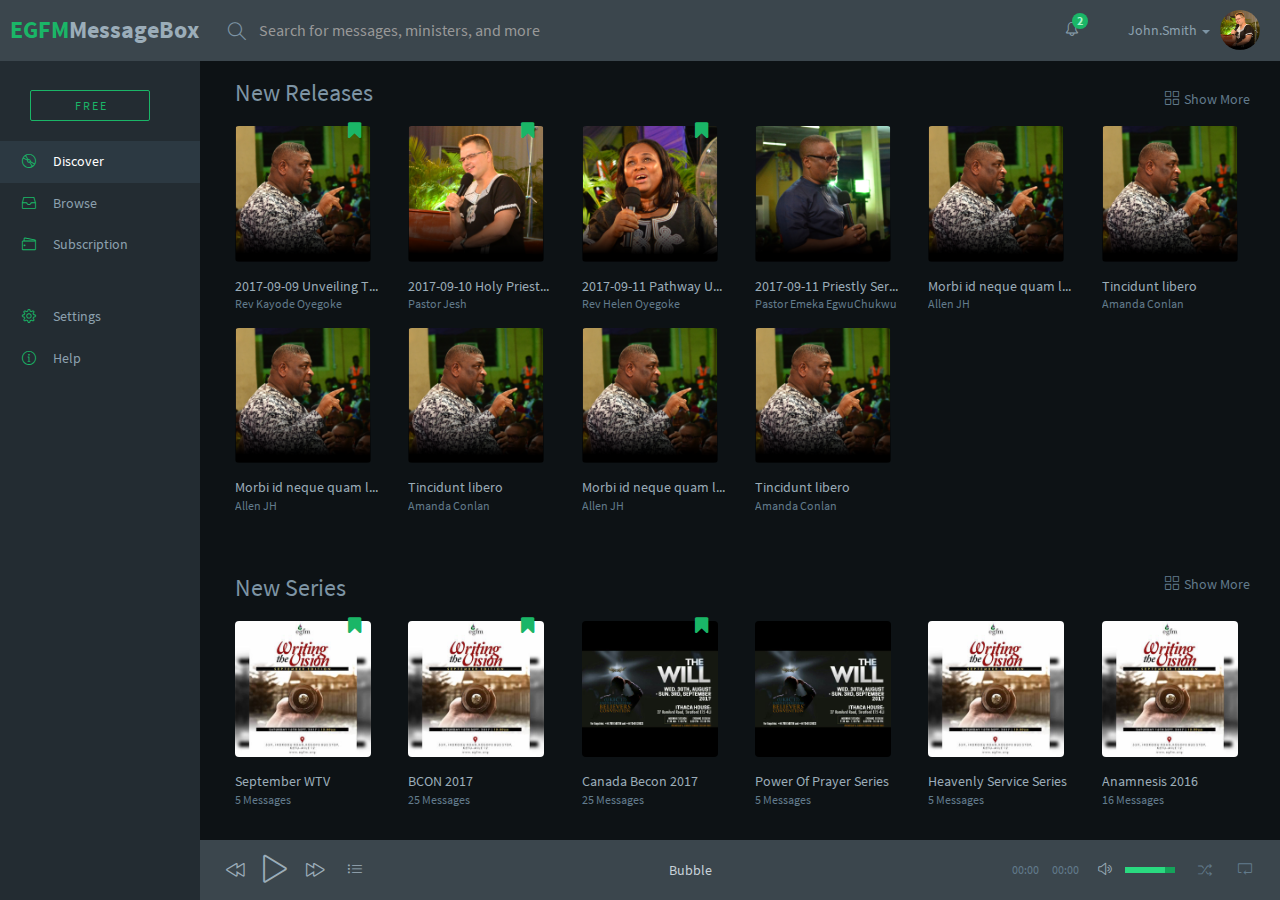
==== dashboard.html @ afb223a4 "Dashboard,browse and subscription pages" ====
<!DOCTYPE html>
<html lang="en" class="app">

<head>
  <meta charset="utf-8" />
  <title>Musik | Web Application</title>
  <meta name="description" content="app, web app, responsive, admin dashboard, admin, flat, flat ui, ui kit, off screen nav"
  />
  <meta name="viewport" content="width=device-width, initial-scale=1, maximum-scale=1" />
  <link rel="stylesheet" href="js/jPlayer/jplayer.flat.css" type="text/css" />
  <link rel="stylesheet" href="css/bootstrap.css" type="text/css" />
  <link rel="stylesheet" href="css/animate.css" type="text/css" />
  <link rel="stylesheet" href="css/eomp.css" type="text/css" />
  <link rel="stylesheet" href="css/font-awesome.min.css" type="text/css" />
  <link rel="stylesheet" href="css/simple-line-icons.css" type="text/css" />
  <link rel="stylesheet" href="css/font.css" type="text/css" />
  <link rel="stylesheet" href="css/app.css" type="text/css" />
  <!--[if lt IE 9]>
    <script src="js/ie/html5shiv.js"></script>
    <script src="js/ie/respond.min.js"></script>
    <script src="js/ie/excanvas.js"></script>
  <![endif]-->
</head>

<body class="">
  <section class="vbox">
    <header class="bg-black lter header header-md navbar navbar-fixed-top-xs">
    
      <form class="navbar-form navbar-left input-s-xl m-t m-l-n-xs hidden-xs" role="search">

        <div class="form-group block">
          <div class="input-group">
            <a class=" input-group-btn" href="index.html">
      <span class="h3 font-bold text-success">EGFM</span>
      <span class="h3 font-bold ">MessageBox</span>
      </a>
            <span class="input-group-btn">
                <button type="submit" class="btn btn-lg bg-empty btn-icon rounded m-t-xs m-l" style="
                padding: 0px;
            "><i class="icon-magnifier"></i></button>
            </span>
            <input type="text" class="form-control input-sm no-border rounded bg-empty text-md text-white p-l-0" placeholder="Search for messages, ministers, and more">
          </div>
        </div>
      </form>
      <div class="navbar-right ">
        <ul class="nav navbar-nav m-n hidden-xs nav-user user">
          <li class="hidden-xs">
            <a href="#" class="dropdown-toggle " data-toggle="dropdown">
              <i class="icon-bell"></i>
              <span class="badge badge-sm up bg-success count">2</span>
            </a>
            <section class="dropdown-menu aside-xl animated fadeInUp">
              <section class="panel bg-white">
                <div class="panel-heading b-light bg-light">
                  <strong>You have <span class="count">2</span> notifications</strong>
                </div>
                <div class="list-group list-group-alt">
                  <a href="#" class="media list-group-item">
                    <span class="pull-left thumb-sm">
                      <img src="images/a0.png" alt="..." class="img-circle">
                    </span>
                    <span class="media-body block m-b-none">
                      Use awesome animate.css<br>
                      <small class="text-muted">10 minutes ago</small>
                    </span>
                  </a>
                  <a href="#" class="media list-group-item">
                    <span class="media-body block m-b-none">
                      1.0 initial released<br>
                      <small class="text-muted">1 hour ago</small>
                    </span>
                  </a>
                </div>
                <div class="panel-footer text-sm">
                  <a href="#" class="pull-right"><i class="fa fa-cog"></i></a>
                  <a href="#notes" data-toggle="class:show animated fadeInRight">See all the notifications</a>
                </div>
              </section>
            </section>
          </li>
          <li class="dropdown">
            <a href="#" class="dropdown-toggle  clear" data-toggle="dropdown">
              <span class="thumb-sm avatar pull-right m-t-n-sm m-b-n-sm m-l-sm">
                <img src="images/a0.png" alt="...">
              </span>
              John.Smith <b class="caret"></b>
            </a>
            <ul class="dropdown-menu animated fadeInRight">            
              <li>
                <span class="arrow top"></span>
                <a href="#">Settings</a>
              </li>
              <li>
                <a href="profile.html">Profile</a>
              </li>
              <li>
                <a href="#">
                  <span class="badge bg-danger pull-right">3</span>
                  Notifications
                </a>
              </li>
              <li>
                <a href="docs.html">Help</a>
              </li>
              <li class="divider"></li>
              <li>
                <a href="modal.lockme.html" data-toggle="ajaxModal" >Logout</a>
              </li>
            </ul>
          </li>
        </ul>
      </div>  
    </header>
    <section>
      <section class="hbox stretch">
        <!-- .aside -->
        <aside class="bg-black bg  aside hidden-print" id="nav">
          <section class="vbox">
            <section class="w-f-md scrollable">
              <div class="slim-scroll" data-height="auto" data-disable-fade-out="true" data-distance="0" data-size="10px" data-railOpacity="0.2">



                <!-- nav -->
                <nav class="nav-primary hidden-xs">
                  <ul class="nav bg clearfix">
                    <a href="subscription.html" class="btn btn-s-md btn-success m-t-lg m-l-lg btn-transparent text-success text-xs">F R E E</a> 
                    <li class="m-t-md active">
                      <a href="index.html">
                        <i class="icon-disc icon text-success"></i>
                        <span >Discover</span>
                      </a>
                    </li>
                    <li>
                      <a href="browse.html">
                        <i class="icon-drawer icon text-success"></i>
                        <span class="font-normal">Browse</span>
                      </a>
                    </li>
                    <li>
                      <a href="subscription.html" data-target="#content" data-el="#bjax-el" data-replace="true">
                        <i class="icon-wallet icon  text-success"></i>
                        <span ></span>Subscription</span>
                      </a>
                    </li>
                    <li class="m-t-lg">
                      <a href="video.html" data-target="#content" data-el="#bjax-el" data-replace="true">
                        <i class="icon-settings icon  text-success"></i>
                        <span ></span>Settings</span>
                      </a>
                    </li>
                    <li>
                      <a href="video.html" data-target="#content" data-el="#bjax-el" data-replace="true">
                        <i class="icon-info icon  text-success"></i>
                        <span ></span>Help</span>
                      </a>
                    </li>
                    <li class="m-b hidden-nav-xs"></li>
                  </ul>
                </nav>
                <!-- / nav -->
              </div>
            </section>

            <footer class="footer hidden-xs no-padder text-center-nav-xs">
              <div class="bg hidden-xs ">

              </div>
            </footer>
          </section>
        </aside>
        <!-- /.aside -->
        <section id="content">
          <section class="hbox stretch">
            <section>
              <section class="vbox bg-black dker">
                <section class="scrollable padder-lg w-f-md" id="bjax-target">
                  <a href="#" class="pull-right text-muted m-t-lg" data-toggle="class:fa-spin"> <i class="icon-grid icon text-muted"></i><span class="text-muted m-l-xs m-b-lg" >Show More</span></i></a>
                  <h3 class="font-normal m-b-md m-t-md" style="margin-left: 5px;">New Releases </h3>
                  <div class="row row-sm">
                    <div class="col-xs-6 col-sm-4 col-md-3 col-lg-2">
                      <div class="item">
                        <div class="pos-rlt w-95p ">
                          <div class="item-overlay opacity animated fadeInUp r r-2x bg-black">

                            <div class="center text-center m-t-n">
                              <a href="#" data-toggle="class">
                                <i class="icon-control-play i-2x text"></i>
                                <i class="icon-control-pause i-2x text-active"></i>                                
                              </a>
                            </div>
                            <div class="bottom padder m-b-sm">
                              <a href="#" class="pull-right">
                                    <i class="icon-cloud-download"></i>
                                  </a>
                              <a href="#">
                                    <span class="text-ellipsis text-xs">Free</span>
                                  </a>
                            </div>
                          </div>
                          <div class="top">
                            <span class="pull-right m-t-n-xs m-r-sm text-success">
                                    <i class="fa fa-bookmark i-lg"></i>
                                  </span>
                          </div>
                          <a href="#"><img src="images/a2.png" alt="" class="r r-2x img-full"></a>
                        </div>
                        <div class="padder-v">
                          <a href="#" class="text-ellipsis">2017-09-09 Unveiling The Mysteries Of God</a>
                          <a href="#" class="text-ellipsis text-xs text-muted">Rev Kayode Oyegoke</a>
                        </div>
                      </div>
                    </div>
                    <div class="col-xs-6 col-sm-4 col-md-3 col-lg-2">
                      <div class="item">
                        <div class="pos-rlt w-95p">
                          <div class="item-overlay opacity animated fadeInUp r r-2x bg-black">

                            <div class="center text-center m-t-n">
                              <a href="#"><i class="icon-control-play i-2x"></i></a>
                            </div>
                            <div class="bottom padder m-b-sm">
                              <a href="#" class="pull-right">
                                             <i class="icon-cloud-download"></i>
                                           </a>
                              <a href="#">
                                             <span class="text-ellipsis text-xs">Paid</span>
                                           </a>
                            </div>
                          </div>
                          <div class="top">
                            <span class="pull-right m-t-n-xs m-r-sm text-success">
                                  <i class="fa fa-bookmark i-lg"></i>
                                </span>
                          </div>
                          <a href="#"><img src="images/a0.png" alt="" class="r r-2x img-full"></a>
                        </div>
                        <div class="padder-v">
                          <a href="#" class="text-ellipsis">2017-09-10 Holy Priesthood</a>
                          <a href="#" class="text-ellipsis text-xs text-muted">Pastor Jesh</a>
                        </div>
                      </div>
                    </div>
                    <div class="clearfix visible-xs"></div>
                    <div class="col-xs-6 col-sm-4 col-md-3 col-lg-2">
                      <div class="item">
                        <div class="pos-rlt w-95p">
                          <div class="item-overlay opacity animated fadeInUp r r-2x bg-black">

                            <div class="center text-center m-t-n">
                              <a href="#"><i class="icon-control-play i-2x"></i></a>
                            </div>
                            <div class="bottom padder m-b-sm">
                              <a href="#" class="pull-right">
                                             <i class="icon-cloud-download"></i>
                                           </a>
                              <a href="#">
                                             <span class="text-ellipsis text-xs">Free</span>
                                           </a>
                            </div>
                          </div>
                          <div class="top">
                            <span class="pull-right m-t-n-xs m-r-sm text-success">
                                    <i class="fa fa-bookmark i-lg"></i>
                                  </span>
                          </div>
                          <a href="#"><img src="images/a1.png" alt="" class="r r-2x img-full"></a>
                        </div>
                        <div class="padder-v">
                          <a href="#" class="text-ellipsis">2017-09-11 Pathway Unto Righteousness</a>
                          <a href="#" class="text-ellipsis text-xs text-muted">Rev Helen Oyegoke</a>
                        </div>
                      </div>
                    </div>
                    <div class="col-xs-6 col-sm-4 col-md-3 col-lg-2">
                      <div class="item">
                        <div class="pos-rlt w-95p">
                          <div class="item-overlay opacity animated fadeInUp r r-2x bg-black">

                            <div class="center text-center m-t-n">
                              <a href="#"><i class="icon-control-play i-2x"></i></a>
                            </div>
                            <div class="bottom padder m-b-sm">
                              <a href="#" class="pull-right">
                                             <i class="icon-cloud-download"></i>
                                           </a>
                              <a href="#">
                                             <span class="text-ellipsis text-xs">Paid</span>
                                           </a>
                            </div>
                          </div>
                          <a href="#"><img src="images/a3.png" alt="" class="r r-2x img-full"></a>
                        </div>
                        <div class="padder-v">
                          <a href="#" class="text-ellipsis">2017-09-11 Priestly Service 1</a>
                          <a href="#" class="text-ellipsis text-xs text-muted">Pastor Emeka EgwuChukwu</a>
                        </div>
                      </div>
                    </div>
                    <div class="clearfix visible-xs"></div>
                    <div class="col-xs-6 col-sm-4 col-md-3 col-lg-2">
                      <div class="item">
                        <div class="pos-rlt w-95p">
                          <div class="item-overlay opacity animated fadeInUp r r-2x bg-black">

                            <div class="center text-center m-t-n">
                              <a href="#"><i class="icon-control-play i-2x"></i></a>
                            </div>
                            <div class="bottom padder m-b-sm">
                              <a href="#" class="pull-right">
                                             <i class="icon-cloud-download"></i>
                                           </a>
                              <a href="#">
                                             <span class="text-ellipsis text-xs">Free</span>
                                           </a>
                            </div>
                          </div>
                          <a href="#"><img src="images/a2.png" alt="" class="r r-2x img-full"></a>
                        </div>
                        <div class="padder-v">
                          <a href="#" class="text-ellipsis">Morbi id neque quam liquam sollicitudin</a>
                          <a href="#" class="text-ellipsis text-xs text-muted">Allen JH</a>
                        </div>
                      </div>
                    </div>
                    <div class="col-xs-6 col-sm-4 col-md-3 col-lg-2">
                      <div class="item">
                        <div class="pos-rlt w-95p">
                          <div class="item-overlay opacity animated fadeInUp r r-2x bg-black">

                            <div class="center text-center m-t-n">
                              <a href="#"><i class="icon-control-play i-2x"></i></a>
                            </div>
                            <div class="bottom padder m-b-sm">
                              <a href="#" class="pull-right">
                                             <i class="icon-cloud-download"></i>
                                           </a>
                              <a href="#">
                                             <span class="text-ellipsis text-xs">Paid</span>
                                           </a>
                            </div>
                          </div>
                          <a href="#"><img src="images/a2.png" alt="" class="r r-2x img-full"></a>
                        </div>
                        <div class="padder-v">
                          <a href="#" class="text-ellipsis">Tincidunt libero</a>
                          <a href="#" class="text-ellipsis text-xs text-muted">Amanda Conlan</a>
                        </div>
                      </div>
                    </div>
                    <div class="clearfix visible-xs"></div>
                    <div class="col-xs-6 col-sm-4 col-md-3 col-lg-2">
                      <div class="item">
                        <div class="pos-rlt w-95p">
                          <div class="item-overlay opacity animated fadeInUp r r-2x bg-black">

                            <div class="center text-center m-t-n">
                              <a href="#"><i class="icon-control-play i-2x"></i></a>
                            </div>
                            <div class="bottom padder m-b-sm">
                              <a href="#" class="pull-right">
                                             <i class="icon-cloud-download"></i>
                                           </a>
                              <a href="#">
                                             <span class="text-ellipsis text-xs">Free</span>
                                           </a>
                            </div>
                          </div>
                          <a href="#"><img src="images/a2.png" alt="" class="r r-2x img-full"></a>
                        </div>
                        <div class="padder-v">
                          <a href="#" class="text-ellipsis">Morbi id neque quam liquam sollicitudin</a>
                          <a href="#" class="text-ellipsis text-xs text-muted">Allen JH</a>
                        </div>
                      </div>
                    </div>
                    <div class="col-xs-6 col-sm-4 col-md-3 col-lg-2">
                      <div class="item">
                        <div class="pos-rlt w-95p">
                          <div class="item-overlay opacity animated fadeInUp r r-2x bg-black">

                            <div class="center text-center m-t-n">
                              <a href="#"><i class="icon-control-play i-2x"></i></a>
                            </div>
                            <div class="bottom padder m-b-sm">
                              <a href="#" class="pull-right">
                                             <i class="icon-cloud-download"></i>
                                           </a>
                              <a href="#">
                                             <span class="text-ellipsis text-xs">Paid</span>
                                           </a>
                            </div>
                          </div>
                          <a href="#"><img src="images/a2.png" alt="" class="r r-2x img-full"></a>
                        </div>
                        <div class="padder-v">
                          <a href="#" class="text-ellipsis">Tincidunt libero</a>
                          <a href="#" class="text-ellipsis text-xs text-muted">Amanda Conlan</a>
                        </div>
                      </div>
                    </div>
                    <div class="clearfix visible-xs"></div>
                    <div class="col-xs-6 col-sm-4 col-md-3 col-lg-2">
                      <div class="item">
                        <div class="pos-rlt w-95p">
                          <div class="item-overlay opacity animated fadeInUp r r-2x bg-black">

                            <div class="center text-center m-t-n">
                              <a href="#"><i class="icon-control-play i-2x"></i></a>
                            </div>
                            <div class="bottom padder m-b-sm">
                              <a href="#" class="pull-right">
                                             <i class="icon-cloud-download"></i>
                                           </a>
                              <a href="#">
                                             <span class="text-ellipsis text-xs">Free</span>
                                           </a>
                            </div>
                          </div>
                          <a href="#"><img src="images/a2.png" alt="" class="r r-2x img-full"></a>
                        </div>
                        <div class="padder-v">
                          <a href="#" class="text-ellipsis">Morbi id neque quam liquam sollicitudin</a>
                          <a href="#" class="text-ellipsis text-xs text-muted">Allen JH</a>
                        </div>
                      </div>
                    </div>
                    <div class="col-xs-6 col-sm-4 col-md-3 col-lg-2">
                      <div class="item">
                        <div class="pos-rlt w-95p">
                          <div class="item-overlay opacity animated fadeInUp r r-2x bg-black">

                            <div class="center text-center m-t-n">
                              <a href="#"><i class="icon-control-play i-2x"></i></a>
                            </div>
                            <div class="bottom padder m-b-sm">
                              <a href="#" class="pull-right">
                                             <i class="icon-cloud-download"></i>
                                           </a>
                              <a href="#">
                                             <span class="text-ellipsis text-xs">Free</span>
                                           </a>
                            </div>
                          </div>
                          <a href="#"><img src="images/a2.png" alt="" class="r r-2x img-full"></a>
                        </div>
                        <div class="padder-v">
                          <a href="#" class="text-ellipsis">Tincidunt libero</a>
                          <a href="#" class="text-ellipsis text-xs text-muted">Amanda Conlan</a>
                        </div>
                      </div>
                    </div>
                    <div class="clearfix visible-xs"></div>

                  </div>
                  <div class="row m-t">
                    <div class="col-md-12">
                        <a href="#" class="pull-right text-muted m-t-lg" data-toggle="class:fa-spin"> <i class="icon-grid icon text-muted"></i><span class="text-muted m-l-xs m-b-lg" >Show More</span></i></a>                        
                      <h3 class="font-normal m-b-md m-t-lg " style="margin-left: 5px;">New Series </h3>
                      <div class="row row-sm">
                        <div class="col-xs-6 col-sm-4 col-md-3 col-lg-2">
                          <div class="item">
                            <div class="pos-rlt w-95p">
                              <div class="item-overlay opacity animated fadeInUp r r-2x bg-black">

                                <div class="center text-center m-t-n">
                                    <a href="#"><i class="icon-cloud-download i-2x"></i></a>
                                    
                                </div>
                              </div>
                              <div class="top">
                                <span class="pull-right m-t-n-xs m-r-sm text-success">
                                          <i class="fa fa-bookmark i-lg"></i>
                                        </span>
                              </div>
                              <a href="#"><img src="images/s0.jpeg" alt="" class="r r-2x img-full"></a>
                            </div>
                            <div class="padder-v">
                              <a href="#" class="text-ellipsis">September WTV</a>
                              <a href="#" class="text-ellipsis text-xs text-muted">5 Messages</a>                              
                              
                            </div>
                          </div>
                        </div>
                        <div class="col-xs-6 col-sm-4 col-md-3 col-lg-2">
                          <div class="item">
                            <div class="pos-rlt w-95p">
                              <div class="item-overlay opacity animated fadeInUp r r-2x bg-black">

                                <div class="center text-center m-t-n">
                                    <a href="#"><i class="icon-cloud-download i-2x"></i></a>
                                  </div>
                              </div>
                              <div class="top">
                                <span class="pull-right m-t-n-xs m-r-sm text-success">
                                        <i class="fa fa-bookmark i-lg"></i>
                                      </span>
                              </div>
                              <a href="#"><img src="images/s0.jpeg" alt="" class="r r-2x img-full"></a>
                            </div>
                            <div class="padder-v">
                              <a href="#" class="text-ellipsis">BCON 2017</a>
                              <a href="#" class="text-ellipsis text-xs text-muted">25 Messages</a>                              
                            </div>
                          </div>
                        </div>
                        <div class="clearfix visible-xs"></div>
                        <div class="col-xs-6 col-sm-4 col-md-3 col-lg-2">
                          <div class="item">
                            <div class="pos-rlt w-95p">
                              <div class="item-overlay opacity animated fadeInUp r r-2x bg-black">

                                <div class="center text-center m-t-n">
                                    <a href="#"><i class="icon-cloud-download i-2x"></i></a>
                                  </div>
                              </div>
                              <div class="top">
                                <span class="pull-right m-t-n-xs m-r-sm text-success">
                                          <i class="fa fa-bookmark i-lg"></i>
                                        </span>
                              </div>
                              <a href="#"><img src="images/s1.jpeg" alt="" class="r r-2x img-full"></a>
                            </div>
                            <div class="padder-v">
                              <a href="#" class="text-ellipsis">Canada Becon 2017</a>
                              <a href="#" class="text-ellipsis text-xs text-muted">25 Messages</a>
                            </div>
                          </div>
                        </div>
                        <div class="col-xs-6 col-sm-4 col-md-3 col-lg-2">
                          <div class="item">
                            <div class="pos-rlt w-95p">
                              <div class="item-overlay opacity animated fadeInUp r r-2x bg-black">

                                <div class="center text-center m-t-n">
                                  <a href="#"><i class="icon-cloud-download i-2x"></i></a>
                                </div>
                              </div>
                              <a href="#"><img src="images/s1.jpeg" alt="" class="r r-2x img-full"></a>
                            </div>
                            <div class="padder-v">
                                <a href="#" class="text-ellipsis">Power Of Prayer Series</a>
                                <a href="#" class="text-ellipsis text-xs text-muted">5 Messages</a>
                            </div>
                          </div>
                        </div>
                        <div class="clearfix visible-xs"></div>
                        <div class="col-xs-6 col-sm-4 col-md-3 col-lg-2">
                          <div class="item">
                            <div class="pos-rlt w-95p">
                              <div class="item-overlay opacity animated fadeInUp r r-2x bg-black">

                                <div class="center text-center m-t-n">
                                    <a href="#"><i class="icon-cloud-download i-2x"></i></a>
                                  </div>
                              </div>
                              <a href="#"><img src="images/s0.jpeg" alt="" class="r r-2x img-full"></a>
                            </div>
                            <div class="padder-v">
                                <a href="#" class="text-ellipsis">Heavenly Service Series</a>
                                <a href="#" class="text-ellipsis text-xs text-muted">5 Messages</a>
                            </div>
                          </div>
                        </div>
                        <div class="col-xs-6 col-sm-4 col-md-3 col-lg-2">
                          <div class="item">
                            <div class="pos-rlt w-95p">
                              <div class="item-overlay opacity animated fadeInUp r r-2x bg-black">

                                <div class="center text-center m-t-n">
                                    <a href="#"><i class="icon-cloud-download i-2x"></i></a>
                                  </div>
                              </div>
                              <a href="#"><img src="images/s0.jpeg" alt="" class="r r-2x img-full"></a>
                            </div>
                            <div class="padder-v">
                                <a href="#" class="text-ellipsis">Anamnesis 2016</a>
                                <a href="#" class="text-ellipsis text-xs text-muted">16 Messages</a>
                            </div>
                          </div>
                        </div>
                        <div class="clearfix visible-xs"></div>

                      </div>
                    </div>
                  </div>
                  <div class="row m-t m-b-lg">
                      <div class="col-md-12">
                        <div class="row row-sm">
                          <div class="col-sm-6 no-padder">
                            <h3 class="font-normal m-b-md m-t-lg " style="margin-left: 5px;">Top Downloads </h3>
                            <ul class="list-group list-group-lg no-bg auto m-b-none m-t-n-xxs">
                              <li class="list-group-item clearfix">
  
                                <a href="#" class="pull-right m-t-sm m-l text-md">
                                    <i class="icon-cloud-download"></i>
                                  </a>
                                <a href="#" class="jp-play-me pull-right m-t-sm m-l text-md">
                                      <i class="icon-control-play text"></i>
                                      <i class="icon-control-pause text-active"></i>
                                    </a>
                                <a class="pull-right m-t-sm m-r-sm m-l-lg">
                                        <small class="text-muted">52:71</small>
                                      </a>
                                <a class="pull-left m-t-sm m-r-sm">
                                          <small class="text-muted">01</small>
                                        </a>
                                <a href="#" class="pull-left thumb-sm m-r">
                                  <img src="images/a2.png" alt="...">
                                </a>
                                <a class="clear" href="#">
                                  <span class="block text-ellipsis">2017-09-09 Unveiling The Mysteries Of God</span>
                                  <small class="text-muted">Rev Kayode Oyegoke</small>
                                </a>
                              </li>
                              <li class="list-group-item clearfix">
  
                                <a href="#" class="pull-right m-t-sm m-l text-md">
                                                                    <i class="icon-cloud-download"></i>
                                                                  </a>
                                <a href="#" class="jp-play-me pull-right m-t-sm m-l text-md">
                                                                      <i class="icon-control-play text"></i>
                                                                      <i class="icon-control-pause text-active"></i>
                                                                    </a>
                                <a class="pull-right m-t-sm m-r-sm m-l-lg">
                                                                        <small class="text-muted">72:41</small>
                                                                      </a>
                                <a class="pull-left m-t-sm m-r-sm">
                                                                          <small class="text-muted">02</small>
                                                                        </a>
                                <a href="#" class="pull-left thumb-sm m-r">
                                                                  <img src="images/a0.png" alt="...">
                                                                </a>
                                <a class="clear" href="#">
                                                                  <span class="block text-ellipsis">2016-06-09 Sounding The Mysteries Of God</span>
                                                                  <small class="text-muted">Pastor Jesh</small>
                                                                </a>
                              </li>
                              <li class="list-group-item clearfix">
  
                                <a href="#" class="pull-right m-t-sm m-l text-md">
                                                                                                    <i class="icon-cloud-download"></i>
                                                                                                  </a>
                                <a href="#" class="jp-play-me pull-right m-t-sm m-l text-md">
                                                                                                      <i class="icon-control-play text"></i>
                                                                                                      <i class="icon-control-pause text-active"></i>
                                                                                                    </a>
                                <a class="pull-right m-t-sm m-r-sm m-l-lg">
                                                                                                        <small class="text-muted">92:71</small>
                                                                                                      </a>
                                <a class="pull-left m-t-sm m-r-sm">
                                                                                                          <small class="text-muted">03</small>
                                                                                                        </a>
                                <a href="#" class="pull-left thumb-sm m-r">
                                                                                                  <img src="images/a2.png" alt="...">
                                                                                                </a>
                                <a class="clear" href="#">
                                                                                                  <span class="block text-ellipsis">2017-01-05 Sons of Thunder</span>
                                                                                                  <small class="text-muted">Rev Kayode Oyegoke</small>
                                                                                                </a>
                              </li>
                              <li class="list-group-item clearfix">
  
                                <a href="#" class="pull-right m-t-sm m-l text-md">
                                                                                                                                    <i class="icon-cloud-download"></i>
                                                                                                                                  </a>
                                <a href="#" class="jp-play-me pull-right m-t-sm m-l text-md">
                                                                                                                                      <i class="icon-control-play text"></i>
                                                                                                                                      <i class="icon-control-pause text-active"></i>
                                                                                                                                    </a>
                                <a class="pull-right m-t-sm m-r-sm m-l-lg">
                                                                                                                                        <small class="text-muted">68:71</small>
                                                                                                                                      </a>
                                <a class="pull-left m-t-sm m-r-sm">
                                                                                                                                          <small class="text-muted">04</small>
                                                                                                                                        </a>
                                <a href="#" class="pull-left thumb-sm m-r">
                                                                                                                                  <img src="images/a1.png" alt="...">
                                                                                                                                </a>
                                <a class="clear" href="#">
                                                                                                                                  <span class="block text-ellipsis">2017-09-09 The process of faith</span>
                                                                                                                                  <small class="text-muted">Rev Helen Oyegoke</small>
                                                                                                                                </a>
                              </li>
                              <li class="list-group-item clearfix">
  
                                <a href="#" class="pull-right m-t-sm m-l text-md">
                                                                                                                                                                    <i class="icon-cloud-download"></i>
                                                                                                                                                                  </a>
                                <a href="#" class="jp-play-me pull-right m-t-sm m-l text-md">
                                                                                                                                                                      <i class="icon-control-play text"></i>
                                                                                                                                                                      <i class="icon-control-pause text-active"></i>
                                                                                                                                                                    </a>
                                <a class="pull-right m-t-sm m-r-sm m-l-lg">
                                                                                                                                                                        <small class="text-muted">52:71</small>
                                                                                                                                                                      </a>
                                <a class="pull-left m-t-sm m-r-sm">
                                                                                                                                                                          <small class="text-muted">05</small>
                                                                                                                                                                        </a>
                                <a href="#" class="pull-left thumb-sm m-r">
                                                                                                                                                                  <img src="images/a2.png" alt="...">
                                                                                                                                                                </a>
                                <a class="clear" href="#">
                                                                                                                                                                  <span class="block text-ellipsis">2017-09-09 Unveiling The Mysteries Of God</span>
                                                                                                                                                                  <small class="text-muted">Rev Kayode Oyegoke</small>
                                                                                                                                                                </a>
                              </li>
                            </ul>
                            <!-- <a href="#" class="text-center text-muted m-t-lg"> <span class="text-muted m-l-xs m-b-lg" >Show More</span><i class="icon-arrow-down icon text-muted"></i></a>                                                     -->
                          </div>
                          <div class="col-sm-6 no-padder">
                              <h3 class="font-normal m-b-md m-t-lg " style="margin-left: 5px;">Most Recommended </h3>
                              <ul class="list-group list-group-lg no-bg auto m-b-none m-t-n-xxs">
                                <li class="list-group-item clearfix">
    
                                  <a href="#" class="pull-right m-t-sm m-l text-md">
                                      <i class="icon-cloud-download"></i>
                                    </a>
                                  <a href="#" class="jp-play-me pull-right m-t-sm m-l text-md">
                                        <i class="icon-control-play text"></i>
                                        <i class="icon-control-pause text-active"></i>
                                      </a>
                                  <a class="pull-right m-t-sm m-r-sm m-l-lg">
                                          <small class="text-muted">52:71</small>
                                        </a>
                                  <a class="pull-left m-t-sm m-r-sm">
                                            <small class="text-muted">01</small>
                                          </a>
                                  <a href="#" class="pull-left thumb-sm m-r">
                                    <img src="images/a2.png" alt="...">
                                  </a>
                                  <a class="clear" href="#">
                                    <span class="block text-ellipsis">2017-09-09 Unveiling The Mysteries Of God</span>
                                    <small class="text-muted">Rev Kayode Oyegoke</small>
                                  </a>
                                </li>
                                <li class="list-group-item clearfix">
    
                                  <a href="#" class="pull-right m-t-sm m-l text-md">
                                                                      <i class="icon-cloud-download"></i>
                                                                    </a>
                                  <a href="#" class="jp-play-me pull-right m-t-sm m-l text-md">
                                                                        <i class="icon-control-play text"></i>
                                                                        <i class="icon-control-pause text-active"></i>
                                                                      </a>
                                  <a class="pull-right m-t-sm m-r-sm m-l-lg">
                                                                          <small class="text-muted">72:41</small>
                                                                        </a>
                                  <a class="pull-left m-t-sm m-r-sm">
                                                                            <small class="text-muted">02</small>
                                                                          </a>
                                  <a href="#" class="pull-left thumb-sm m-r">
                                                                    <img src="images/a0.png" alt="...">
                                                                  </a>
                                  <a class="clear" href="#">
                                                                    <span class="block text-ellipsis">2016-06-09 Sounding The Mysteries Of God</span>
                                                                    <small class="text-muted">Pastor Jesh</small>
                                                                  </a>
                                </li>
                                <li class="list-group-item clearfix">
    
                                  <a href="#" class="pull-right m-t-sm m-l text-md">
                                                                                                      <i class="icon-cloud-download"></i>
                                                                                                    </a>
                                  <a href="#" class="jp-play-me pull-right m-t-sm m-l text-md">
                                                                                                        <i class="icon-control-play text"></i>
                                                                                                        <i class="icon-control-pause text-active"></i>
                                                                                                      </a>
                                  <a class="pull-right m-t-sm m-r-sm m-l-lg">
                                                                                                          <small class="text-muted">92:71</small>
                                                                                                        </a>
                                  <a class="pull-left m-t-sm m-r-sm">
                                                                                                            <small class="text-muted">03</small>
                                                                                                          </a>
                                  <a href="#" class="pull-left thumb-sm m-r">
                                                                                                    <img src="images/a2.png" alt="...">
                                                                                                  </a>
                                  <a class="clear" href="#">
                                                                                                    <span class="block text-ellipsis">2017-01-05 Sons of Thunder</span>
                                                                                                    <small class="text-muted">Rev Kayode Oyegoke</small>
                                                                                                  </a>
                                </li>
                                <li class="list-group-item clearfix">
    
                                  <a href="#" class="pull-right m-t-sm m-l text-md">
                                                                                                                                      <i class="icon-cloud-download"></i>
                                                                                                                                    </a>
                                  <a href="#" class="jp-play-me pull-right m-t-sm m-l text-md">
                                                                                                                                        <i class="icon-control-play text"></i>
                                                                                                                                        <i class="icon-control-pause text-active"></i>
                                                                                                                                      </a>
                                  <a class="pull-right m-t-sm m-r-sm m-l-lg">
                                                                                                                                          <small class="text-muted">68:71</small>
                                                                                                                                        </a>
                                  <a class="pull-left m-t-sm m-r-sm">
                                                                                                                                            <small class="text-muted">04</small>
                                                                                                                                          </a>
                                  <a href="#" class="pull-left thumb-sm m-r">
                                                                                                                                    <img src="images/a1.png" alt="...">
                                                                                                                                  </a>
                                  <a class="clear" href="#">
                                                                                                                                    <span class="block text-ellipsis">2017-09-09 The process of faith</span>
                                                                                                                                    <small class="text-muted">Rev Helen Oyegoke</small>
                                                                                                                                  </a>
                                </li>
                                <li class="list-group-item clearfix">
    
                                  <a href="#" class="pull-right m-t-sm m-l text-md">
                                                                                                                                                                      <i class="icon-cloud-download"></i>
                                                                                                                                                                    </a>
                                  <a href="#" class="jp-play-me pull-right m-t-sm m-l text-md">
                                                                                                                                                                        <i class="icon-control-play text"></i>
                                                                                                                                                                        <i class="icon-control-pause text-active"></i>
                                                                                                                                                                      </a>
                                  <a class="pull-right m-t-sm m-r-sm m-l-lg">
                                                                                                                                                                          <small class="text-muted">52:71</small>
                                                                                                                                                                        </a>
                                  <a class="pull-left m-t-sm m-r-sm">
                                                                                                                                                                            <small class="text-muted">05</small>
                                                                                                                                                                          </a>
                                  <a href="#" class="pull-left thumb-sm m-r">
                                                                                                                                                                    <img src="images/a2.png" alt="...">
                                                                                                                                                                  </a>
                                  <a class="clear" href="#">
                                                                                                                                                                    <span class="block text-ellipsis">2017-09-09 Unveiling The Mysteries Of God</span>
                                                                                                                                                                    <small class="text-muted">Rev Kayode Oyegoke</small>
                                                                                                                                                                  </a>
                                </li>
                              </ul>
                            </div>
                        </div>
                      </div>
                    </div>
                 
                </section>
                <footer class="footer bg-dark lter">
                  <div id="jp_container_N">
                    <div class="jp-type-playlist">
                      <div id="jplayer_N" class="jp-jplayer hide"></div>
                      <div class="jp-gui">
                        <div class="jp-video-play hide">
                          <a class="jp-video-play-icon">play</a>
                        </div>
                        <div class="jp-interface">
                          <div class="jp-controls">
                            <div><a class="jp-previous"><i class="icon-control-rewind i-lg"></i></a></div>
                            <div>
                              <a class="jp-play"><i class="icon-control-play i-2x"></i></a>
                              <a class="jp-pause hid"><i class="icon-control-pause i-2x"></i></a>
                            </div>
                            <div><a class="jp-next"><i class="icon-control-forward i-lg"></i></a></div>
                            <div class="hide"><a class="jp-stop"><i class="fa fa-stop"></i></a></div>
                            <div><a class="" data-toggle="dropdown" data-target="#playlist"><i class="icon-list"></i></a></div>
                            <div class="jp-progress hidden-xs">
                              <div class="jp-seek-bar lter">
                                <div class="jp-play-bar bg-success">
                                </div>
                                <div class="jp-title text-lt">
                                  <ul>
                                    <li></li>
                                  </ul>
                                </div>
                              </div>
                            </div>
                            <div class="hidden-xs hidden-sm jp-current-time text-xs text-muted"></div>
                            <div class="hidden-xs hidden-sm jp-duration text-xs text-muted"></div>
                            <div class="hidden-xs hidden-sm">
                              <a class="jp-mute" title="mute"><i class="icon-volume-2"></i></a>
                              <a class="jp-unmute hid" title="unmute"><i class="icon-volume-off"></i></a>
                            </div>
                            <div class="hidden-xs hidden-sm jp-volume bg-success bg-empty">
                              <div class="jp-volume-bar dk">
                                <div class="jp-volume-bar-value lter"></div>
                              </div>
                            </div>
                            <div>
                              <a class="jp-shuffle" title="shuffle"><i class="icon-shuffle text-muted"></i></a>
                              <a class="jp-shuffle-off hid" title="shuffle off"><i class="icon-shuffle text-lt"></i></a>
                            </div>
                            <div>
                              <a class="jp-repeat" title="repeat"><i class="icon-loop text-muted"></i></a>
                              <a class="jp-repeat-off hid" title="repeat off"><i class="icon-loop text-lt"></i></a>
                            </div>
                            <div class="hide">
                              <a class="jp-full-screen" title="full screen"><i class="fa fa-expand"></i></a>
                              <a class="jp-restore-screen" title="restore screen"><i class="fa fa-compress text-lt"></i></a>
                            </div>
                          </div>
                        </div>
                      </div>
                      <div class="jp-playlist dropup" id="playlist">
                        <ul class="dropdown-menu aside-xl dker">
                          <!-- The method Playlist.displayPlaylist() uses this unordered list -->
                          <li class="list-group-item"></li>
                        </ul>
                      </div>
                      <div class="jp-no-solution hide">
                        <span>Update Required</span> To play the media you will need to either update your browser to a recent
                        version or update your <a href="http://get.adobe.com/flashplayer/" target="_blank">Flash plugin</a>.
                      </div>
                    </div>
                  </div>
                </footer>
              </section>
            </section>
            
          </section>
          <a href="#" class="hide nav-off-screen-block" data-toggle="class:nav-off-screen,open" data-target="#nav,html"></a>
        </section>
      </section>
    </section>
  </section>
  <script src="js/jquery.min.js"></script>
  <!-- Bootstrap -->
  <script src="js/bootstrap.js"></script>
  <!-- App -->
  <script src="js/app.js"></script>
  <script src="js/slimscroll/jquery.slimscroll.min.js"></script>
  <script src="js/app.plugin.js"></script>
  <script type="text/javascript" src="js/jPlayer/jquery.jplayer.min.js"></script>
  <script type="text/javascript" src="js/jPlayer/add-on/jplayer.playlist.min.js"></script>
  <script type="text/javascript" src="js/jPlayer/demo.js"></script>
</body>

</html>
---- js/jPlayer/jplayer.flat.css ----
/*controls*/
.jp-controls {
	display: table;
	table-layout: fixed;
	border-spacing: 0;
	width: 100%;
}
.jp-controls a{
	cursor: pointer;
	display: inline-block;
	padding: 10px 5px;
}

.jp-controls a i{
	line-height: inherit;
}
.jp-controls > div{
	display: table-cell;
	vertical-align: middle;
	text-align: center;
	width: 40px;
	height: 60px;
}
div.jp-progress{
	width: auto;
	padding: 0 15px;
	vertical-align: top;
	position: relative;
}
.jp-seek-bar{
	position: relative;
}
.jp-title{
	position: absolute;
	left: 25px;
	top: 0;
	right: 25px;
	display: block !important;
	line-height: 60px;
}
.jp-title ul{
	list-style: none;
	margin: 0;
	padding: 0;	
}

.jp-title li{
	overflow: hidden;
	text-overflow: ellipsis;
	white-space: nowrap;
}
.jp-artist{
	opacity: 0.6;
}

.jp-play-bar{
	height: 60px;
}
.jp-volume{
	width: 60px !important;
	padding-right:10px !important;
}
.jp-volume-bar-value{
  height: 6px;
}
a.hid{
	display: none;
}

/*video*/
.jp-video{
	font-size: 0;
	line-height: 0;
	min-height: 160px;
}
.jp-video-play{
	display: inline-block;
	position: absolute;
	left: 50%;
	top: 50%;
	cursor: pointer;
	margin-left: -30px;
	margin-top: -65px;
}
.jp-video-full {
	/* Rules for IE6 (full-screen) */
	width:480px;
	height:270px;
	/* Rules for IE7 (full-screen) - Otherwise the relative container causes other page items that are not position:static (default) to appear over the video/gui. */
	position:static !important; position:relative;
}

/* The z-index rule is defined in this manner to enable Popcorn plugins that add overlays to video area. EG. Subtitles. */
.jp-video-full div div {
	z-index:1000;
}

.jp-video-full .jp-jplayer {
	top: 0;
	left: 0;
	position: fixed !important; position: relative; /* Rules for IE6 (full-screen) */
	overflow: hidden;
}

.jp-video-full .jp-gui {
	position: fixed !important; position: static; /* Rules for IE6 (full-screen) */
	top: 0;
	left: 0;
	width:100%;
	height:100%;
	z-index:1001; /* 1 layer above the others. */
}

.jp-video-full .jp-interface {
	position: absolute !important; position: relative; /* Rules for IE6 (full-screen) */
	bottom: 0;
	left: 0;
}


/*playlist*/

.jp-playlist ul{
	max-height: 320px;
	overflow-x: hidden;
	overflow-y: auto; 
	padding: 0;
	display: none !important;
}

.jp-playlist.open ul{
	display: block !important;
	bottom: 60px;
	left: 180px;
}

.jp-playlist li{
	list-style: none;
	position: relative;
}

.jp-playlist-item{	
	display: block;
	overflow: hidden;
	text-overflow: ellipsis;
	white-space: nowrap;
	border-top: 1px solid rgba(255, 255, 255, .1);
	padding: 12px 40px 12px 8px;
}
.jp-playlist-item:focus{
	outline: 0;
}

.jp-playlist-item:before{
	display: inline-block;
	text-align: center;
	width: 30px;
	font-family: FontAwesome;
	content:"\f0da";
	opacity: 0.6;
}

a.jp-playlist-current:before{
	content:"\f144";
	opacity: 1;
}

.jp-playlist li:first-child .jp-playlist-item{
	border-width: 0;
}

.jp-playlist-item-remove{
	font-size: 15px;
	display: block;
	position: absolute;
	right: 0;
	top: 0;
	padding: 11px 18px;
	opacity: 0.6;
}


@media (max-width: 767px) {
	.footer .jp-gui{
		margin: 0 -10px;
	}
	div.jp-progress{
		padding: 0 10px;
	}
	.jp-playlist.open ul{
		display: block !important;
		bottom: 60px;
		left: 0px;
		right: 0px;
	}
}
---- css/eomp.css ----
.animated{
    animation-duration:0.2s;
}
@media (min-width: 1200px)
{
    .row-5 .col-lg-2 {
        width: 20%;
    }
}

/* @media (min-width: 768px)
{
.nav-xs {
    width: 100px !important;
}
} */
.row-sm > div {
    padding-left: 15px !important;
    padding-right: 15px !important;
}
.list-group-item {
    padding: 15px 15px;
}


.btn-transparent {
    color:  white ;
    background-color: transparent !important;
    border-color: #dbe2e7;
    border-bottom-color: #d5dde3;
  }
  .btn-transparent:hover,
  .btn-transparent:focus,
  .btn-transparent:active,
  .btn-transparent.active,
  .open .dropdown-toggle.btn-transparent {
    color: #D8DAED !important;
    background-color: #f2f2f2;
    border-color: #c2ced6;
  }
  .btn-transparent:active,
  .btn-transparent.active,
  .open .dropdown-toggle.btn-transparent {
    background-image: none;
  }

  .w-95p{
      width: 95%;
  }
 
  .input-s-xl {
    width: 800px;
  }

  .block
  {
      display: block !important
  }


.p-l-0
{
  padding-left: 0px;
}

.list-group-item {
    border: none;
    border-bottom: 1px solid #ddd;
}
.list-group-item.clear {
    border: none;
}

.list-group-item:last-child,
.list-group-item:first-child  {
    border-bottom-right-radius: 0px;
    border-bottom-left-radius: 0px;
}


.minister-pic{
width:81px !important;
}

@media (min-width: 768px)
{
.col-sm-2.fit {
    width: 18.66666667%;
}
}

.left-column{
border-right: 1px solid #232c32 ;
}

.border-top{
    border-top: 1px solid #232c32 ;
}

.border{
    border: 1px solid #232c32 ;
}

.item > img {
    height: 220px;
}

.btn-muted {
    color: #788188 !important;
    background-color: #627b8c;
    border-color: #627b8c;
    border-bottom-color: #627b8c;
    -webkit-box-shadow: 0 1px 1px rgba(90,90,90,0.1);
    box-shadow: 0 1px 1px rgba(90,90,90,0.1);
  }
  .btn-muted:hover,
  .btn-muted:focus,
  .btn-muted:active,
  .btn-muted.active,
  .open .dropdown-toggle.btn-muted {
    color: #788188 !important;
    background-color: #f2f2f2;
    border-color: #c2ced6;
  }
  .btn-muted:active,
  .btn-muted.active,
  .open .dropdown-toggle.btn-muted {
    background-image: none;
  }

  .btn-xs, .btn-group-xs > .btn {
    padding: 5px 8px;
    font-size: 10px;
    line-height: 1.0;
    border-radius: 3px;
}


.bg-info .text-muted {
    color: #627b8c !important; 
  }

.border-muted-light{
    border-color: #232c32 !important;
}

.bg-info .caret {
    border-top-color: #788188 !important;
    border-bottom-color: #788188 !important;
}

.pagination > li > a, .pagination > li > span {
    color: #7d93a3 !important;
}
---- css/simple-line-icons.css ----
@font-face {
	font-family: 'Simple-Line-Icons';
	src:url('../fonts/Simple-Line-Icons.eot');
	src:url('../fonts/Simple-Line-Icons.eot?#iefix') format('embedded-opentype'),
		url('../fonts/Simple-Line-Icons.woff') format('woff'),
		url('../fonts/Simple-Line-Icons.ttf') format('truetype'),
		url('../fonts/Simple-Line-Icons.svg#Simple-Line-Icons') format('svg');
	font-weight: normal;
	font-style: normal;
}

/* Use the following CSS code if you want to use data attributes for inserting your icons */
[data-icon]:before {
	font-family: 'Simple-Line-Icons';
	content: attr(data-icon);
	speak: none;
	font-weight: normal;
	font-variant: normal;
	text-transform: none;
	line-height: 1;
	-webkit-font-smoothing: antialiased;
	-moz-osx-font-smoothing: grayscale;
}

/* Use the following CSS code if you want to have a class per icon */
/*
Instead of a list of all class selectors,
you can use the generic selector below, but it's slower:
[class*="icon-"] {
*/
.icon-user-female, .icon-user-follow, .icon-user-following, .icon-user-unfollow, .icon-trophy, .icon-screen-smartphone, .icon-screen-desktop, .icon-plane, .icon-notebook, .icon-moustache, .icon-mouse, .icon-magnet, .icon-energy, .icon-emoticon-smile, .icon-disc, .icon-cursor-move, .icon-crop, .icon-credit-card, .icon-chemistry, .icon-user, .icon-speedometer, .icon-social-youtube, .icon-social-twitter, .icon-social-tumblr, .icon-social-facebook, .icon-social-dropbox, .icon-social-dribbble, .icon-shield, .icon-screen-tablet, .icon-magic-wand, .icon-hourglass, .icon-graduation, .icon-ghost, .icon-game-controller, .icon-fire, .icon-eyeglasses, .icon-envelope-open, .icon-envelope-letter, .icon-bell, .icon-badge, .icon-anchor, .icon-wallet, .icon-vector, .icon-speech, .icon-puzzle, .icon-printer, .icon-present, .icon-playlist, .icon-pin, .icon-picture, .icon-map, .icon-layers, .icon-handbag, .icon-globe-alt, .icon-globe, .icon-frame, .icon-folder-alt, .icon-film, .icon-feed, .icon-earphones-alt, .icon-earphones, .icon-drop, .icon-drawer, .icon-docs, .icon-directions, .icon-direction, .icon-diamond, .icon-cup, .icon-compass, .icon-call-out, .icon-call-in, .icon-call-end, .icon-calculator, .icon-bubbles, .icon-briefcase, .icon-book-open, .icon-basket-loaded, .icon-basket, .icon-bag, .icon-action-undo, .icon-action-redo, .icon-wrench, .icon-umbrella, .icon-trash, .icon-tag, .icon-support, .icon-size-fullscreen, .icon-size-actual, .icon-shuffle, .icon-share-alt, .icon-share, .icon-rocket, .icon-question, .icon-pie-chart, .icon-pencil, .icon-note, .icon-music-tone-alt, .icon-music-tone, .icon-microphone, .icon-loop, .icon-logout, .icon-login, .icon-list, .icon-like, .icon-home, .icon-grid, .icon-graph, .icon-equalizer, .icon-dislike, .icon-cursor, .icon-control-start, .icon-control-rewind, .icon-control-play, .icon-control-pause, .icon-control-forward, .icon-control-end, .icon-calendar, .icon-bulb, .icon-bar-chart, .icon-arrow-up, .icon-arrow-right, .icon-arrow-left, .icon-arrow-down, .icon-ban, .icon-bubble, .icon-camcorder, .icon-camera, .icon-check, .icon-clock, .icon-close, .icon-cloud-download, .icon-cloud-upload, .icon-doc, .icon-envelope, .icon-eye, .icon-flag, .icon-folder, .icon-heart, .icon-info, .icon-key, .icon-link, .icon-lock, .icon-lock-open, .icon-magnifier, .icon-magnifier-add, .icon-magnifier-remove, .icon-paper-clip, .icon-paper-plane, .icon-plus, .icon-pointer, .icon-power, .icon-refresh, .icon-reload, .icon-settings, .icon-star, .icon-symbol-female, .icon-symbol-male, .icon-target, .icon-volume-1, .icon-volume-2, .icon-volume-off, .icon-users {
	font-family: 'Simple-Line-Icons';
	speak: none;
	font-style: normal;
	font-weight: normal;
	font-variant: normal;
	text-transform: none;
	line-height: 1;
	-webkit-font-smoothing: antialiased;
}
.icon-user-female:before {
	content: "\e000";
}
.icon-user-follow:before {
	content: "\e002";
}
.icon-user-following:before {
	content: "\e003";
}
.icon-user-unfollow:before {
	content: "\e004";
}
.icon-trophy:before {
	content: "\e006";
}
.icon-screen-smartphone:before {
	content: "\e010";
}
.icon-screen-desktop:before {
	content: "\e011";
}
.icon-plane:before {
	content: "\e012";
}
.icon-notebook:before {
	content: "\e013";
}
.icon-moustache:before {
	content: "\e014";
}
.icon-mouse:before {
	content: "\e015";
}
.icon-magnet:before {
	content: "\e016";
}
.icon-energy:before {
	content: "\e020";
}
.icon-emoticon-smile:before {
	content: "\e021";
}
.icon-disc:before {
	content: "\e022";
}
.icon-cursor-move:before {
	content: "\e023";
}
.icon-crop:before {
	content: "\e024";
}
.icon-credit-card:before {
	content: "\e025";
}
.icon-chemistry:before {
	content: "\e026";
}
.icon-user:before {
	content: "\e005";
}
.icon-speedometer:before {
	content: "\e007";
}
.icon-social-youtube:before {
	content: "\e008";
}
.icon-social-twitter:before {
	content: "\e009";
}
.icon-social-tumblr:before {
	content: "\e00a";
}
.icon-social-facebook:before {
	content: "\e00b";
}
.icon-social-dropbox:before {
	content: "\e00c";
}
.icon-social-dribbble:before {
	content: "\e00d";
}
.icon-shield:before {
	content: "\e00e";
}
.icon-screen-tablet:before {
	content: "\e00f";
}
.icon-magic-wand:before {
	content: "\e017";
}
.icon-hourglass:before {
	content: "\e018";
}
.icon-graduation:before {
	content: "\e019";
}
.icon-ghost:before {
	content: "\e01a";
}
.icon-game-controller:before {
	content: "\e01b";
}
.icon-fire:before {
	content: "\e01c";
}
.icon-eyeglasses:before {
	content: "\e01d";
}
.icon-envelope-open:before {
	content: "\e01e";
}
.icon-envelope-letter:before {
	content: "\e01f";
}
.icon-bell:before {
	content: "\e027";
}
.icon-badge:before {
	content: "\e028";
}
.icon-anchor:before {
	content: "\e029";
}
.icon-wallet:before {
	content: "\e02a";
}
.icon-vector:before {
	content: "\e02b";
}
.icon-speech:before {
	content: "\e02c";
}
.icon-puzzle:before {
	content: "\e02d";
}
.icon-printer:before {
	content: "\e02e";
}
.icon-present:before {
	content: "\e02f";
}
.icon-playlist:before {
	content: "\e030";
}
.icon-pin:before {
	content: "\e031";
}
.icon-picture:before {
	content: "\e032";
}
.icon-map:before {
	content: "\e033";
}
.icon-layers:before {
	content: "\e034";
}
.icon-handbag:before {
	content: "\e035";
}
.icon-globe-alt:before {
	content: "\e036";
}
.icon-globe:before {
	content: "\e037";
}
.icon-frame:before {
	content: "\e038";
}
.icon-folder-alt:before {
	content: "\e039";
}
.icon-film:before {
	content: "\e03a";
}
.icon-feed:before {
	content: "\e03b";
}
.icon-earphones-alt:before {
	content: "\e03c";
}
.icon-earphones:before {
	content: "\e03d";
}
.icon-drop:before {
	content: "\e03e";
}
.icon-drawer:before {
	content: "\e03f";
}
.icon-docs:before {
	content: "\e040";
}
.icon-directions:before {
	content: "\e041";
}
.icon-direction:before {
	content: "\e042";
}
.icon-diamond:before {
	content: "\e043";
}
.icon-cup:before {
	content: "\e044";
}
.icon-compass:before {
	content: "\e045";
}
.icon-call-out:before {
	content: "\e046";
}
.icon-call-in:before {
	content: "\e047";
}
.icon-call-end:before {
	content: "\e048";
}
.icon-calculator:before {
	content: "\e049";
}
.icon-bubbles:before {
	content: "\e04a";
}
.icon-briefcase:before {
	content: "\e04b";
}
.icon-book-open:before {
	content: "\e04c";
}
.icon-basket-loaded:before {
	content: "\e04d";
}
.icon-basket:before {
	content: "\e04e";
}
.icon-bag:before {
	content: "\e04f";
}
.icon-action-undo:before {
	content: "\e050";
}
.icon-action-redo:before {
	content: "\e051";
}
.icon-wrench:before {
	content: "\e052";
}
.icon-umbrella:before {
	content: "\e053";
}
.icon-trash:before {
	content: "\e054";
}
.icon-tag:before {
	content: "\e055";
}
.icon-support:before {
	content: "\e056";
}
.icon-size-fullscreen:before {
	content: "\e057";
}
.icon-size-actual:before {
	content: "\e058";
}
.icon-shuffle:before {
	content: "\e059";
}
.icon-share-alt:before {
	content: "\e05a";
}
.icon-share:before {
	content: "\e05b";
}
.icon-rocket:before {
	content: "\e05c";
}
.icon-question:before {
	content: "\e05d";
}
.icon-pie-chart:before {
	content: "\e05e";
}
.icon-pencil:before {
	content: "\e05f";
}
.icon-note:before {
	content: "\e060";
}
.icon-music-tone-alt:before {
	content: "\e061";
}
.icon-music-tone:before {
	content: "\e062";
}
.icon-microphone:before {
	content: "\e063";
}
.icon-loop:before {
	content: "\e064";
}
.icon-logout:before {
	content: "\e065";
}
.icon-login:before {
	content: "\e066";
}
.icon-list:before {
	content: "\e067";
}
.icon-like:before {
	content: "\e068";
}
.icon-home:before {
	content: "\e069";
}
.icon-grid:before {
	content: "\e06a";
}
.icon-graph:before {
	content: "\e06b";
}
.icon-equalizer:before {
	content: "\e06c";
}
.icon-dislike:before {
	content: "\e06d";
}
.icon-cursor:before {
	content: "\e06e";
}
.icon-control-start:before {
	content: "\e06f";
}
.icon-control-rewind:before {
	content: "\e070";
}
.icon-control-play:before {
	content: "\e071";
}
.icon-control-pause:before {
	content: "\e072";
}
.icon-control-forward:before {
	content: "\e073";
}
.icon-control-end:before {
	content: "\e074";
}
.icon-calendar:before {
	content: "\e075";
}
.icon-bulb:before {
	content: "\e076";
}
.icon-bar-chart:before {
	content: "\e077";
}
.icon-arrow-up:before {
	content: "\e078";
}
.icon-arrow-right:before {
	content: "\e079";
}
.icon-arrow-left:before {
	content: "\e07a";
}
.icon-arrow-down:before {
	content: "\e07b";
}
.icon-ban:before {
	content: "\e07c";
}
.icon-bubble:before {
	content: "\e07d";
}
.icon-camcorder:before {
	content: "\e07e";
}
.icon-camera:before {
	content: "\e07f";
}
.icon-check:before {
	content: "\e080";
}
.icon-clock:before {
	content: "\e081";
}
.icon-close:before {
	content: "\e082";
}
.icon-cloud-download:before {
	content: "\e083";
}
.icon-cloud-upload:before {
	content: "\e084";
}
.icon-doc:before {
	content: "\e085";
}
.icon-envelope:before {
	content: "\e086";
}
.icon-eye:before {
	content: "\e087";
}
.icon-flag:before {
	content: "\e088";
}
.icon-folder:before {
	content: "\e089";
}
.icon-heart:before {
	content: "\e08a";
}
.icon-info:before {
	content: "\e08b";
}
.icon-key:before {
	content: "\e08c";
}
.icon-link:before {
	content: "\e08d";
}
.icon-lock:before {
	content: "\e08e";
}
.icon-lock-open:before {
	content: "\e08f";
}
.icon-magnifier:before {
	content: "\e090";
}
.icon-magnifier-add:before {
	content: "\e091";
}
.icon-magnifier-remove:before {
	content: "\e092";
}
.icon-paper-clip:before {
	content: "\e093";
}
.icon-paper-plane:before {
	content: "\e094";
}
.icon-plus:before {
	content: "\e095";
}
.icon-pointer:before {
	content: "\e096";
}
.icon-power:before {
	content: "\e097";
}
.icon-refresh:before {
	content: "\e098";
}
.icon-reload:before {
	content: "\e099";
}
.icon-settings:before {
	content: "\e09a";
}
.icon-star:before {
	content: "\e09b";
}
.icon-symbol-female:before {
	content: "\e09c";
}
.icon-symbol-male:before {
	content: "\e09d";
}
.icon-target:before {
	content: "\e09e";
}
.icon-volume-1:before {
	content: "\e09f";
}
.icon-volume-2:before {
	content: "\e0a0";
}
.icon-volume-off:before {
	content: "\e0a1";
}
.icon-users:before {
	content: "\e001";
}
---- css/font.css ----
@font-face {
  font-family: 'Source Sans Pro';
  font-style: normal;
  font-weight: 300;
  src: local('Source Sans Pro Light'), local('SourceSansPro-Light'), url('../fonts/sourcesanspro/sourcesanspro-light.woff') format('woff');
}
@font-face {
  font-family: 'Source Sans Pro';
  font-style: normal;
  font-weight: 400;
  src: local('Source Sans Pro'), local('SourceSansPro-Regular'), url('../fonts/sourcesanspro/sourcesanspro.woff') format('woff');
}
@font-face {
  font-family: 'Source Sans Pro';
  font-style: normal;
  font-weight: 700;
  src: local('Source Sans Pro Bold'), local('SourceSansPro-Bold'), url('../fonts/sourcesanspro/sourcesanspro-bold.woff') format('woff');
}
---- css/app.css ----
html {
  background-color: #f2f4f8;
  overflow-x: hidden;
}
body {
  font-family: "Source Sans Pro", "Helvetica Neue", Helvetica, Arial, sans-serif;
  font-size: 14px;
  color: #788188;
  background-color: transparent;
  -webkit-font-smoothing: antialiased;
  line-height: 1.40;
}
.h1,
.h2,
.h3,
.h4,
.h5,
.h6 {
  margin: 0;
}
a {
  color: #545a5f;
  text-decoration: none;
}
a:hover,
a:focus {
  color: #303437;
  text-decoration: none;
}
label {
  font-weight: normal;
}
small,
.small {
  font-size: 13px;
}
.badge,
.label {
  font-weight: bold;
}
.badge {
  background-color: #aac4c8;
}
.badge.up {
  position: relative;
  top: -10px;
  padding: 3px 6px;
  margin-left: -10px;
}
.badge-sm {
  font-size: 85%;
  padding: 2px 5px !important;
}
.label-sm {
  padding-top: 0;
  padding-bottom: 0;
}
.badge-white {
  background-color: transparent;
  border: 1px solid rgba(255,255,255,0.35);
  padding: 2px 6px;
}
.badge-empty {
  background-color: transparent;
  border: 1px solid rgba(0,0,0,0.15);
  color: inherit;
}
.caret-white {
  border-top-color: #fff;
  border-top-color: rgba(255,255,255,0.65);
}
a:hover .caret-white {
  border-top-color: #fff;
}
.tooltip-inner {
  background-color: rgba(0,0,0,0.9);
  background-color: #5a6a7a;
}
.tooltip.top .tooltip-arrow {
  border-top-color: rgba(0,0,0,0.9);
  border-top-color: #5a6a7a;
}
.tooltip.right .tooltip-arrow {
  border-right-color: rgba(0,0,0,0.9);
  border-right-color: #5a6a7a;
}
.tooltip.bottom .tooltip-arrow {
  border-bottom-color: rgba(0,0,0,0.9);
  border-bottom-color: #5a6a7a;
}
.tooltip.left .tooltip-arrow {
  border-left-color: rgba(0,0,0,0.9);
  border-left-color: #5a6a7a;
}
.thumbnail {
  border-color: #eaeef1;
}
.popover-content {
  font-size: 12px;
  line-height: 1.5;
}
.progress-xs {
  height: 6px;
}
.progress-sm {
  height: 10px;
}
.progress-sm .progress-bar {
  font-size: 10px;
  line-height: 1em;
}
.progress,
.progress-bar {
  -webkit-box-shadow: none;
  box-shadow: none;
}
.breadcrumb {
  background-color: #fff;
  border: 1px solid #eaeef1;
  padding-left: 10px;
  margin-bottom: 10px;
}
.breadcrumb > li + li:before,
.breadcrumb > .active {
  color: inherit;
}
.accordion-group,
.accordion-inner {
  border-color: #eaeef1;
  border-radius: 2px;
}
.alert {
  font-size: 13px;
  box-shadow: inset 0 1px 0 rgba(255,255,255,0.2);
}
.alert .close i {
  font-size: 12px;
  font-weight: normal;
  display: block;
}
.form-control {
  border-color: #cbd5dd;
  border-radius: 2px;
}
.form-control,
.form-control:focus {
  -webkit-box-shadow: none;
  box-shadow: none;
}
.form-control:focus {
  border-color: #545ca6;
}
.input-s-sm {
  width: 120px;
}
.input-s {
  width: 200px;
}
.input-s-lg {
  width: 250px;
}
.input-lg {
  height: 45px;
}
.input-group-addon {
  border-color: #cbd5dd;
  background-color: #f1f5f6;
}
.list-group {
  border-radius: 2px;
}
.list-group.no-radius .list-group-item {
  border-radius: 0 !important;
}
.list-group.no-borders .list-group-item {
  border: none;
}
.list-group.no-border .list-group-item {
  border-width: 1px 0;
}
.list-group.no-bg .list-group-item {
  background-color: transparent;
}
.list-group-item {
  border-color: #eaeef1;
  padding-right: 15px;
}
a.list-group-item:hover,
a.list-group-item:focus {
  background-color: #eef3f4;
}
.list-group-item.media {
  margin-top: 0;
}
.list-group-item.active {
  color: #fff;
  border-color: #4cb6cb !important;
  background-color: #4cb6cb !important;
}
.list-group-item.active .text-muted {
  color: #c3e6ed;
}
.list-group-item.active a {
  color: #fff;
}
.list-group-alt .list-group-item:nth-child(2n+2) {
  background-color: rgba(0,0,0,0.02) !important;
}
.list-group-lg .list-group-item {
  padding-top: 15px;
  padding-bottom: 15px;
}
.list-group-sp .list-group-item {
  margin-bottom: 5px;
  border-radius: 3px;
}
.list-group-item > .badge {
  margin-right: 0;
}
.list-group-item > .fa-chevron-right {
  float: right;
  margin-top: 4px;
  margin-right: -5px;
}
.list-group-item > .fa-chevron-right + .badge {
  margin-right: 5px;
}
.nav-pills.no-radius > li > a {
  border-radius: 0;
}
.nav-pills > li.active > a {
  color: #fff !important;
  background-color: #4cb6cb;
}
.nav > li > a:hover,
.nav > li > a:focus {
  background-color: #edf2f3;
}
.nav.nav-sm > li > a {
  padding: 6px 8px;
}
.nav .open > a,
.nav .open > a:hover,
.nav .open > a:focus {
  background-color: #edf2f3;
}
.nav-tabs {
  border-color: #eaeef1;
}
.nav-tabs > li > a {
  border-radius: 2px 2px 0 0;
  border-bottom-color: #eaeef1 !important;
}
.nav-tabs > li.active > a {
  border-color: #eaeef1 !important;
  border-bottom-color: #fff !important;
}
.pagination > li > a {
  border-color: #eaeef1;
}
.pagination > li > a:hover,
.pagination > li > a:focus {
  border-color: #eaeef1;
  background-color: #e8eff0;
}
.panel {
  border-radius: 2px;
}
.panel.panel-default {
  border-color: #eaeef1;
}
.panel.panel-default > .panel-heading,
.panel.panel-default > .panel-footer {
  border-color: #eaeef1;
}
.panel .list-group-item {
  border-color: #f3f5f7;
}
.panel.no-borders {
  border-width: 0;
}
.panel.no-borders .panel-heading,
.panel.no-borders .panel-footer {
  border-width: 0;
}
.panel .table td,
.panel .table th {
  padding: 8px 15px;
  border-top: 1px solid #eaeef1;
}
.panel .table thead > tr > th {
  border-bottom: 1px solid #eaeef1;
}
.panel .table-striped > tbody > tr:nth-child(odd) > td,
.panel .table-striped > tbody > tr:nth-child(odd) > th {
  background-color: #f7fafa;
}
.panel .table-striped > thead th {
  background-color: #f7fafa;
  border-right: 1px solid #eaeef1;
}
.panel .table-striped > thead th:last-child {
  border-right: none;
}
.panel-heading {
  border-radius: 2px 2px 0 0;
}
.panel-default .panel-heading {
  background-color: #f7fafa;
}
.panel-heading.no-border {
  margin: -1px -1px 0 -1px;
  border: none;
}
.panel-heading .nav {
  margin: -10px -15px;
}
.panel-heading .nav-tabs {
  margin: -11px -16px;
}
.panel-heading .nav-tabs.nav-justified {
  width: auto;
}
.panel-heading .nav-tabs > li > a {
  margin: 0;
  padding-top: 9px;
}
.panel-heading .list-group {
  background: transparent;
}
.panel-footer {
  border-color: #eaeef1;
  border-radius: 0 0 2px 2px;
  background-color: #f7fafa;
}
.panel-group .panel-heading + .panel-collapse .panel-body {
  border-top: 1px solid #eaedef;
}
.open {
  z-index: 1050;
  position: relative;
}
.dropdown-menu {
  border-radius: 2px;
  -webkit-box-shadow: 0 2px 6px rgba(0,0,0,0.1);
  box-shadow: 0 2px 6px rgba(0,0,0,0.1);
  border: 1px solid #ddd;
  border: 1px solid rgba(0,0,0,0.1);
}
.dropdown-menu.pull-left {
  left: 100%;
}
.dropdown-menu > .panel {
  border: none;
  margin: -5px 0;
}
.dropdown-menu > li > a {
  padding: 5px 15px;
}
.dropdown-menu > li > a:hover,
.dropdown-menu > li > a:focus,
.dropdown-menu > .active > a,
.dropdown-menu > .active > a:hover,
.dropdown-menu > .active > a:focus {
  background-image: none;
  filter: none;
  background-color: #e8eff0 !important;
  color: #303437;
}
.dropdown-header {
  padding: 5px 15px;
}
.dropdown-submenu {
  position: relative;
}
.dropdown-submenu:hover > a,
.dropdown-submenu:focus > a {
  background-color: #e8eff0 !important;
  color: #788188;
}
.dropdown-submenu:hover > .dropdown-menu,
.dropdown-submenu:focus > .dropdown-menu {
  display: block;
}
.dropdown-submenu.pull-left {
  float: none !important;
}
.dropdown-submenu.pull-left > .dropdown-menu {
  left: -100%;
  margin-left: 10px;
}
.dropdown-submenu .dropdown-menu {
  left: 100%;
  top: 0;
  margin-top: -6px;
  margin-left: -1px;
}
.dropup .dropdown-submenu > .dropdown-menu {
  top: auto;
  bottom: 0;
}
.dropdown-select > li input {
  position: absolute;
  left: -9999em;
}
.carousel-control {
  width: 40px;
  color: #999;
  text-shadow: none;
}
.carousel-control:hover,
.carousel-control:focus {
  color: #ccc;
  text-decoration: none;
  opacity: 0.9;
  filter: alpha(opacity=90);
}
.carousel-control.left,
.carousel-control.right {
  background-image: none;
  filter: none;
}
.carousel-control i {
  position: absolute;
  top: 50%;
  left: 50%;
  z-index: 5;
  display: inline-block;
  width: 20px;
  height: 20px;
  margin-top: -10px;
  margin-left: -10px;
}
.carousel-indicators.out {
  bottom: -5px;
}
.carousel-indicators li {
  -webkit-transition: background-color .25s;
  transition: background-color .25s;
  background: #ddd;
  background-color: rgba(0,0,0,0.2);
  border: none;
}
.carousel-indicators .active {
  background: #f0f0f0;
  background-color: rgba(200,200,200,0.2);
  width: 10px;
  height: 10px;
  margin: 1px;
}
.carousel.carousel-fade .item {
  -webkit-transition: opacity .25s;
  transition: opacity .25s;
  -webkit-backface-visibility: hidden;
  -moz-backface-visibility: hidden;
  backface-visibility: hidden;
  opacity: 0;
  filter: alpha(opacity=0);
}
.carousel.carousel-fade .active {
  opacity: 1;
  filter: alpha(opacity=1);
}
.carousel.carousel-fade .active.left,
.carousel.carousel-fade .active.right {
  left: 0;
  z-index: 2;
  opacity: 0;
  filter: alpha(opacity=0);
}
.carousel.carousel-fade .next,
.carousel.carousel-fade .prev {
  left: 0;
  z-index: 1;
}
.carousel.carousel-fade .carousel-control {
  z-index: 3;
}
.col-lg-2-4 {
  position: relative;
  min-height: 1px;
  padding-left: 15px;
  padding-right: 15px;
}
.col-0 {
  clear: left;
}
.row.no-gutter {
  margin-left: 0;
  margin-right: 0;
}
.no-gutter [class*="col"] {
  padding: 0;
}
.modal-backdrop {
  background-color: #5a6a7a;
}
.modal-backdrop.in {
  opacity: 0.8;
  filter: alpha(opacity=80);
}
.modal-over {
  width: 100%;
  height: 100%;
  position: relative;
  background: #5a6a7a;
}
.modal-center {
  position: absolute;
  left: 50%;
  top: 50%;
}
.modal-content {
  -webkit-box-shadow: 0 2px 10px rgba(0,0,0,0.25);
  box-shadow: 0 2px 10px rgba(0,0,0,0.25);
}
.icon-muted {
  color: #ccc;
}
.navbar-inverse .navbar-collapse,
.navbar-inverse .navbar-form {
  border-color: transparent;
}
.navbar-fixed-top,
.navbar-fixed-bottom {
  position: fixed !important;
}
.navbar-fixed-top + * {
  padding-top: 50px;
}
.navbar-fixed-top.header-md + * {
  padding-top: 60px;
}
.header,
.footer {
  min-height: 50px;
  padding: 0 15px;
}
.header > p,
.footer > p {
  margin-top: 15px;
  display: inline-block;
}
.header > .btn,
.header > .btn-group,
.header > .btn-toolbar,
.footer > .btn,
.footer > .btn-group,
.footer > .btn-toolbar {
  margin-top: 10px;
}
.header > .btn-lg,
.footer > .btn-lg {
  margin-top: 0;
}
.header .nav-tabs,
.footer .nav-tabs {
  border: none;
  margin-left: -15px;
  margin-right: -15px;
}
.header .nav-tabs > li a,
.footer .nav-tabs > li a {
  border: none !important;
  border-radius: 0;
  padding-top: 15px;
  padding-bottom: 15px;
  line-height: 20px;
}
.header .nav-tabs > li a:hover,
.header .nav-tabs > li a:focus,
.footer .nav-tabs > li a:hover,
.footer .nav-tabs > li a:focus {
  background-color: transparent;
}
.header .nav-tabs > li.active a,
.footer .nav-tabs > li.active a {
  color: #788188;
}
.header .nav-tabs > li.active a,
.header .nav-tabs > li.active a:hover,
.footer .nav-tabs > li.active a,
.footer .nav-tabs > li.active a:hover {
  background-color: #f2f4f8;
}
.header .nav-tabs.nav-white > li.active a,
.header .nav-tabs.nav-white > li.active a:hover,
.footer .nav-tabs.nav-white > li.active a,
.footer .nav-tabs.nav-white > li.active a:hover {
  background-color: #fff;
}
.header.navbar,
.footer.navbar {
  border-radius: 0;
  border: none;
  margin-bottom: 0;
  padding: 0;
  position: relative;
  z-index: 1000;
}
body.container {
  padding: 0;
}
@media (orientation: landscape) {
  html.ios7.ipad > body {
    padding-bottom: 20px;
  }
}
@media (min-width: 768px) {
  body.container {
    -webkit-box-shadow: 0 3px 60px rgba(0,0,0,0.3);
    box-shadow: 0 3px 60px rgba(0,0,0,0.3);
    border-left: 1px solid #cbd5dd;
    border-right: 1px solid #cbd5dd;
  }
  .app,
  .app body {
    height: 100%;
    overflow: hidden;
  }
  .app .hbox.stretch {
    height: 100%;
  }
  .app .vbox > section,
  .app .vbox > footer {
    position: absolute;
  }
  .app .vbox.flex > section > section {
    overflow: auto;
  }
  .hbox {
    display: table;
    table-layout: fixed;
    border-spacing: 0;
    width: 100%;
  }
  .hbox > aside,
  .hbox > section {
    display: table-cell;
    vertical-align: top;
    height: 100%;
    float: none;
  }
  .hbox > aside.show,
  .hbox > aside.hidden-sm,
  .hbox > section.show,
  .hbox > section.hidden-sm {
    display: table-cell !important;
  }
  .vbox {
    display: table;
    border-spacing: 0;
    position: relative;
    height: 100%;
    width: 100%;
  }
  .vbox > section,
  .vbox > footer {
    top: 0;
    bottom: 0;
    width: 100%;
  }
  .vbox > header ~ section {
    top: 50px;
  }
  .vbox > header.header-md ~ section {
    top: 60px;
  }
  .vbox > section.w-f {
    bottom: 50px;
  }
  .vbox > section.w-f-md {
    bottom: 60px;
  }
  .vbox > footer {
    top: auto;
    z-index: 1000;
  }
  .vbox.flex > header,
  .vbox.flex > section,
  .vbox.flex > footer {
    position: inherit;
  }
  .vbox.flex > section {
    display: table-row;
    height: 100%;
  }
  .vbox.flex > section > section {
    position: relative;
    height: 100%;
    -webkit-overflow-scrolling: touch;
  }
  .ie .vbox.flex > section > section {
    display: table-cell;
  }
  .vbox.flex > section > section > section {
    position: absolute;
    top: 0;
    bottom: 0;
    left: 0;
    right: 0;
  }
  .aside-xs {
    width: 60px;
  }
  .aside-sm {
    width: 150px;
  }
  .aside {
    width: 200px;
  }
  .aside-md {
    width: 240px;
  }
  .aside-lg {
    width: 300px;
  }
  .aside-xl {
    width: 360px;
  }
  .aside-xxl {
    width: 480px;
  }
  .header-md {
    min-height: 60px;
  }
  .header-md .navbar-form {
    margin-top: 15px;
    margin-bottom: 15px;
  }
  .footer-md {
    min-height: 60px;
  }
  .scrollable {
    -webkit-overflow-scrolling: touch;
  }
  ::-webkit-scrollbar {
    width: 10px;
    height: 10px;
  }
  ::-webkit-scrollbar-thumb {
    background-color: rgba(50,50,50,0.25);
    border: 2px solid transparent;
    border-radius: 10px;
    background-clip: padding-box;
  }
  ::-webkit-scrollbar-thumb:hover {
    background-color: rgba(50,50,50,0.5);
  }
  ::-webkit-scrollbar-track {
    background-color: rgba(50,50,50,0.05);
  }
}
.scrollable {
  overflow-x: hidden;
  overflow-y: auto;
}
.no-touch .scrollable.hover {
  overflow-y: hidden;
}
.no-touch .scrollable.hover:hover {
  overflow: visible;
  overflow-y: auto;
}
.no-touch ::-webkit-scrollbar-button {
  width: 10px;
  height: 6px;
  background-color: rgba(50,50,50,0.05);
}
.slimScrollBar {
  border-radius: 5px;
  border: 2px solid transparent;
  border-radius: 10px;
  background-clip: padding-box !important;
}
@media print {
  html,
  body,
  .hbox,
  .vbox {
    height: auto;
  }
  .vbox > section,
  .vbox > footer {
    position: relative;
  }
}
.navbar-header {
  position: relative;
}
.navbar-header > .btn {
  position: absolute;
  font-size: 1.3em;
  padding: 9px 16px;
  line-height: 30px;
  left: 0;
  text-decoration: none !important;
}
.navbar-header .navbar-brand + .btn {
  right: 0;
  top: 0;
  left: auto;
}
.navbar-brand {
  float: none;
  text-align: center;
  font-size: 20px;
  font-weight: 700;
  height: auto;
  line-height: 50px;
  display: inline-block;
  padding: 0 20px;
}
.navbar-brand:hover {
  text-decoration: none;
}
.navbar-brand img {
  max-height: 20px;
  margin-top: -4px;
  vertical-align: middle;
}
.nav-primary li > a > i {
  margin: -10px -10px;
  line-height: 38px;
  width: 38px;
  float: left;
  margin-right: 5px;
  text-align: center;
  position: relative;
  overflow: hidden;
}
.nav-primary li > a > i:before {
  position: relative;
  z-index: 2;
}
.nav-primary ul.nav > li > a {
  padding: 11px 20px;
  position: relative;
  -webkit-transition: background-color .2s ease-in-out 0s;
  transition: background-color .2s ease-in-out 0s;
}
.no-borders .nav-primary ul.nav > li > a {
  border-width: 0 !important;
}
.nav-primary ul.nav > li > a > .badge {
  font-size: 11px;
  padding: 2px 5px 2px 4px;
  margin-top: 2px;
}
.nav-primary ul.nav > li > a > .text-muted {
  margin: 0 3px;
}
.nav-primary ul.nav > li > a.active .text {
  display: none;
}
.nav-primary ul.nav > li > a.active .text-active {
  display: inline-block !important;
}
.nav-primary ul.nav > li li a {
  font-weight: normal;
  text-transform: none;
}
.nav-primary ul.nav > li.active > ul {
  display: block;
}
.nav-primary ul.nav ul {
  display: none;
}
@media (min-width: 768px) {
  .visible-nav-xs {
    display: none;
  }
  .nav-xs {
    width: 70px;
  }
  .nav-xs .slimScrollDiv,
  .nav-xs .slim-scroll {
    overflow: visible !important;
  }
  .nav-xs .slimScrollBar,
  .nav-xs .slimScrollRail {
    display: none !important;
  }
  .nav-xs .scrollable {
    overflow: visible;
  }
  .nav-xs .nav-primary > ul > li > a {
    position: relative;
    padding: 0;
    font-size: 11px;
    text-align: center;
    height: 50px;
    overflow-y: hidden;
    border: none;
  }
  .nav-xs .nav-primary > ul > li > a span {
    display: table-cell;
    vertical-align: middle;
    height: 50px;
    width: 70px;
    padding: 0 5px;
  }
  .nav-xs .nav-primary > ul > li > a span.pull-right {
    display: none !important;
  }
  .nav-xs .nav-primary > ul > li > a i {
    width: auto;
    float: none;
    display: block;
    font-size: 16px;
    margin: 0;
    line-height: 50px;
    border: none !important;
    -webkit-transition: margin-top 0.2s;
    transition: margin-top 0.2s;
  }
  .nav-xs .nav-primary > ul > li > a i b {
    left: 0 !important;
  }
  .nav-xs .nav-primary > ul > li > a .badge {
    position: absolute;
    right: 10px;
    top: 4px;
    z-index: 3;
  }
  .nav-xs .nav-primary > ul > li:hover > a i,
  .nav-xs .nav-primary > ul > li:focus > a i,
  .nav-xs .nav-primary > ul > li:active > a i,
  .nav-xs .nav-primary > ul > li.active > a i {
    margin-top: -50px;
  }
  .nav-xs .nav-primary > ul ul {
    display: none !important;
    position: absolute;
    left: 100%;
    top: 0;
    z-index: 1050;
    width: 220px;
    -webkit-box-shadow: 0 2px 6px rgba(0,0,0,0.1);
    box-shadow: 0 2px 6px rgba(0,0,0,0.1);
  }
  .nav-xs .nav-primary li:hover > ul,
  .nav-xs .nav-primary li:focus > ul,
  .nav-xs .nav-primary li:active > ul {
    display: block !important;
  }
  .nav-xs.nav-xs-right .nav-primary > ul ul {
    left: auto;
    right: 100%;
  }
  .nav-xs > .vbox > .header,
  .nav-xs > .vbox > .footer {
    padding: 0 20px;
  }
  .nav-xs .hidden-nav-xs {
    display: none;
  }
  .nav-xs .visible-nav-xs {
    display: inherit;
  }
  .nav-xs .text-center-nav-xs {
    text-align: center;
  }
  .nav-xs .nav-user {
    padding-left: 0;
    padding-right: 0;
  }
  .nav-xs .nav-user .avatar {
    float: none !important;
    margin-right: 0;
  }
  .nav-xs .nav-user .dropdown > a {
    display: block;
    text-align: center;
  }
  .nav-xs .navbar-header {
    float: none;
  }
  .nav-xs .navbar-brand {
    display: block;
    padding: 0;
  }
  .nav-xs .navbar-brand img {
    margin-right: 0;
  }
  .nav-xs .navbar {
    padding: 0;
  }
  .header-md .navbar-brand {
    line-height: 60px;
  }
  .header-md .navbar-brand img {
    max-height: 30px;
  }
  .header-md .navbar-nav > li > a {
    padding: 20px;
  }
}
@media (max-width: 767px) {
  .navbar-fixed-top-xs {
    position: fixed !important;
    left: 0;
    width: 100%;
    z-index: 1100;
  }
  .navbar-fixed-top-xs + * {
    padding-top: 50px !important;
  }
  .nav-bar-fixed-bottom {
    position: fixed;
    left: 0;
    bottom: 0;
    width: 100%;
    z-index: 1100;
  }
  html,
  body {
    overflow-x: hidden;
    min-height: 100%;
  }
  .open,
  .open body {
    height: 100%;
  }
  .nav-primary .dropdown-menu {
    position: relative;
    float: none;
    left: 0;
    margin-left: 0;
    padding: 0;
  }
  .nav-primary .dropdown-menu a {
    padding: 15px;
    border-bottom: 1px solid #eee;
  }
  .nav-primary .dropdown-menu li:last-child a {
    border-bottom: none;
  }
  .navbar-header {
    text-align: center;
  }
  .nav-user {
    margin: 0;
    padding: 15px;
  }
  .nav-user.open {
    display: inherit !important;
  }
  .nav-user .dropdown-menu {
    display: block;
    position: static;
    float: none;
  }
  .nav-user .dropdown > a {
    display: block;
    text-align: center;
    font-size: 18px;
    padding-bottom: 10px;
  }
  .nav-user .avatar {
    width: 160px !important;
    float: none !important;
    display: block;
    margin: 20px auto;
    padding: 5px;
    background-color: rgba(255,255,255,0.1);
    position: relative;
  }
  .nav-user .avatar:before {
    content: "";
    position: absolute;
    left: 5px;
    right: 5px;
    bottom: 5px;
    top: 5px;
    border: 4px solid #fff;
    border-radius: 500px;
  }
  .nav-off-screen {
    display: block !important;
    position: absolute;
    left: 0;
    top: 0px;
    bottom: 0;
    width: 75%;
    visibility: visible;
    overflow-x: hidden;
    overflow-y: auto;
    -webkit-overflow-scrolling: touch;
  }
  .nav-off-screen .nav-primary {
    display: block !important;
  }
  .nav-off-screen .navbar-fixed-top-xs {
    width: 75%;
  }
  .nav-off-screen.push-right .navbar-fixed-top-xs {
    left: 25%;
  }
  .nav-off-screen.push-right {
    left: auto;
    right: 0;
  }
  .nav-off-screen.push-right + * {
    -webkit-transform: translate3d(-75%,0px,0px);
    transform: translate3d(-75%,0px,0px);
  }
  .nav-off-screen + * {
    background-color: #f2f4f8;
    -webkit-transition: -webkit-transform 0.2s ease-in-out;
    -moz-transition: -moz-transform 0.2s ease-in-out;
    -o-transition: -o-transform 0.2s ease-in-out;
    transition: transform 0.2s ease-in-out;
    -webkit-transition-delay: 0s;
    transition-delay: 0s;
    -webkit-transform: translate3d(0px,0px,0px);
    transform: translate3d(0px,0px,0px);
    -webkit-backface-visibility: hidden;
    -moz-backface-visibility: hidden;
    backface-visibility: hidden;
    -webkit-transform: translate3d(75%,0px,0px);
    transform: translate3d(75%,0px,0px);
    overflow: hidden;
    position: absolute;
    width: 100%;
    top: 0px;
    bottom: 0;
    left: 0;
    right: 0;
    z-index: 2;
  }
  .nav-off-screen + * .nav-off-screen-block {
    display: block !important;
    position: absolute;
    left: 0;
    right: 0;
    top: 0;
    bottom: 0;
    z-index: 1950;
  }
  .navbar + section .nav-off-screen {
    top: 50px;
  }
  .navbar + section .nav-off-screen + * {
    top: 50px;
  }
  .slimScrollDiv,
  .slim-scroll {
    overflow: visible !important;
    height: auto !important;
  }
  .slimScrollBar,
  .slimScrollRail {
    display: none !important;
  }
}
.arrow {
  border-width: 8px;
  z-index: 10;
}
.arrow,
.arrow:after {
  position: absolute;
  display: block;
  width: 0;
  height: 0;
  border-color: transparent;
  border-style: solid;
}
.arrow:after {
  border-width: 7px;
  content: "";
}
.arrow.top {
  left: 50%;
  margin-left: -8px;
  border-top-width: 0;
  border-bottom-color: #eee;
  border-bottom-color: rgba(0,0,0,0.1);
  top: -8px;
}
.arrow.top:after {
  content: " ";
  top: 1px;
  margin-left: -7px;
  border-top-width: 0;
  border-bottom-color: #fff;
}
.arrow.right {
  top: 50%;
  right: -8px;
  margin-top: -8px;
  border-right-width: 0;
  border-left-color: #eee;
  border-left-color: rgba(0,0,0,0.1);
}
.arrow.right:after {
  content: " ";
  right: 1px;
  border-right-width: 0;
  border-left-color: #fff;
  bottom: -7px;
}
.arrow.bottom {
  left: 50%;
  margin-left: -8px;
  border-bottom-width: 0;
  border-top-color: #eee;
  border-top-color: rgba(0,0,0,0.1);
  bottom: -8px;
}
.arrow.bottom:after {
  content: " ";
  bottom: 1px;
  margin-left: -7px;
  border-bottom-width: 0;
  border-top-color: #fff;
}
.arrow.left {
  top: 50%;
  left: -8px;
  margin-top: -8px;
  border-left-width: 0;
  border-right-color: #eee;
  border-right-color: rgba(0,0,0,0.1);
}
.arrow.left:after {
  content: " ";
  left: 1px;
  border-left-width: 0;
  border-right-color: #fff;
  bottom: -7px;
}
.btn-link {
  color: #788188;
}
.btn-link.active {
  webkit-box-shadow: none;
  box-shadow: none;
}
.btn-default {
  color: #788188 !important;
  background-color: #fff;
  border-color: #dbe2e7;
  border-bottom-color: #d5dde3;
  -webkit-box-shadow: 0 1px 1px rgba(90,90,90,0.1);
  box-shadow: 0 1px 1px rgba(90,90,90,0.1);
}
.btn-default:hover,
.btn-default:focus,
.btn-default:active,
.btn-default.active,
.open .dropdown-toggle.btn-default {
  color: #788188 !important;
  background-color: #f2f2f2;
  border-color: #c2ced6;
}
.btn-default:active,
.btn-default.active,
.open .dropdown-toggle.btn-default {
  background-image: none;
}
.btn-default.disabled,
.btn-default.disabled:hover,
.btn-default.disabled:focus,
.btn-default.disabled:active,
.btn-default.disabled.active,
.btn-default[disabled],
.btn-default[disabled]:hover,
.btn-default[disabled]:focus,
.btn-default[disabled]:active,
.btn-default[disabled].active,
fieldset[disabled] .btn-default,
fieldset[disabled] .btn-default:hover,
fieldset[disabled] .btn-default:focus,
fieldset[disabled] .btn-default:active,
fieldset[disabled] .btn-default.active {
  background-color: #fff;
  border-color: #dbe2e7;
}
.btn-default.btn-bg {
  border-color: rgba(0,0,0,0.1);
  background-clip: padding-box;
}
.btn-primary {
  color: #fff !important;
  background-color: #545ca6;
  border-color: #545ca6;
}
.btn-primary:hover,
.btn-primary:focus,
.btn-primary:active,
.btn-primary.active,
.open .dropdown-toggle.btn-primary {
  color: #fff !important;
  background-color: #4b5395;
  border-color: #464d8b;
}
.btn-primary:active,
.btn-primary.active,
.open .dropdown-toggle.btn-primary {
  background-image: none;
}
.btn-primary.disabled,
.btn-primary.disabled:hover,
.btn-primary.disabled:focus,
.btn-primary.disabled:active,
.btn-primary.disabled.active,
.btn-primary[disabled],
.btn-primary[disabled]:hover,
.btn-primary[disabled]:focus,
.btn-primary[disabled]:active,
.btn-primary[disabled].active,
fieldset[disabled] .btn-primary,
fieldset[disabled] .btn-primary:hover,
fieldset[disabled] .btn-primary:focus,
fieldset[disabled] .btn-primary:active,
fieldset[disabled] .btn-primary.active {
  background-color: #545ca6;
  border-color: #545ca6;
}
.btn-success {
  color: #fff !important;
  background-color: #1ab667;
  border-color: #1ab667;
}
.btn-success:hover,
.btn-success:focus,
.btn-success:active,
.btn-success.active,
.open .dropdown-toggle.btn-success {
  color: #fff !important;
  background-color: #17a05a;
  border-color: #159253;
  outline: none !important;
}
.btn-success:active,
.btn-success.active,
.open .dropdown-toggle.btn-success {
  background-image: none;
  outline: none !important;
}
.btn-success.disabled,
.btn-success.disabled:hover,
.btn-success.disabled:focus,
.btn-success.disabled:active,
.btn-success.disabled.active,
.btn-success[disabled],
.btn-success[disabled]:hover,
.btn-success[disabled]:focus,
.btn-success[disabled]:active,
.btn-success[disabled].active,
fieldset[disabled] .btn-success,
fieldset[disabled] .btn-success:hover,
fieldset[disabled] .btn-success:focus,
fieldset[disabled] .btn-success:active,
fieldset[disabled] .btn-success.active {
  background-color: #1ab667;
  border-color: #1ab667;
}
.btn-info {
  color: #fff !important;
  background-color: #4cb6cb;
  border-color: #4cb6cb;
}
.btn-info:hover,
.btn-info:focus,
.btn-info:active,
.btn-info.active,
.open .dropdown-toggle.btn-info {
  color: #fff !important;
  background-color: #39adc4;
  border-color: #36a3b9;
}
.btn-info:active,
.btn-info.active,
.open .dropdown-toggle.btn-info {
  background-image: none;
}
.btn-info.disabled,
.btn-info.disabled:hover,
.btn-info.disabled:focus,
.btn-info.disabled:active,
.btn-info.disabled.active,
.btn-info[disabled],
.btn-info[disabled]:hover,
.btn-info[disabled]:focus,
.btn-info[disabled]:active,
.btn-info[disabled].active,
fieldset[disabled] .btn-info,
fieldset[disabled] .btn-info:hover,
fieldset[disabled] .btn-info:focus,
fieldset[disabled] .btn-info:active,
fieldset[disabled] .btn-info.active {
  background-color: #4cb6cb;
  border-color: #4cb6cb;
}
.btn-warning {
  color: #fff !important;
  background-color: #fad733;
  border-color: #fad733;
}
.btn-warning:hover,
.btn-warning:focus,
.btn-warning:active,
.btn-warning.active,
.open .dropdown-toggle.btn-warning {
  color: #fff !important;
  background-color: #f9d21a;
  border-color: #f9cf0b;
}
.btn-warning:active,
.btn-warning.active,
.open .dropdown-toggle.btn-warning {
  background-image: none;
}
.btn-warning.disabled,
.btn-warning.disabled:hover,
.btn-warning.disabled:focus,
.btn-warning.disabled:active,
.btn-warning.disabled.active,
.btn-warning[disabled],
.btn-warning[disabled]:hover,
.btn-warning[disabled]:focus,
.btn-warning[disabled]:active,
.btn-warning[disabled].active,
fieldset[disabled] .btn-warning,
fieldset[disabled] .btn-warning:hover,
fieldset[disabled] .btn-warning:focus,
fieldset[disabled] .btn-warning:active,
fieldset[disabled] .btn-warning.active {
  background-color: #fad733;
  border-color: #fad733;
}
.btn-danger {
  color: #fff !important;
  background-color: #f05050;
  border-color: #f05050;
}
.btn-danger:hover,
.btn-danger:focus,
.btn-danger:active,
.btn-danger.active,
.open .dropdown-toggle.btn-danger {
  color: #fff !important;
  background-color: #ee3939;
  border-color: #ed2a2a;
}
.btn-danger:active,
.btn-danger.active,
.open .dropdown-toggle.btn-danger {
  background-image: none;
}
.btn-danger.disabled,
.btn-danger.disabled:hover,
.btn-danger.disabled:focus,
.btn-danger.disabled:active,
.btn-danger.disabled.active,
.btn-danger[disabled],
.btn-danger[disabled]:hover,
.btn-danger[disabled]:focus,
.btn-danger[disabled]:active,
.btn-danger[disabled].active,
fieldset[disabled] .btn-danger,
fieldset[disabled] .btn-danger:hover,
fieldset[disabled] .btn-danger:focus,
fieldset[disabled] .btn-danger:active,
fieldset[disabled] .btn-danger.active {
  background-color: #f05050;
  border-color: #f05050;
}
.btn-dark {
  color: #fff !important;
  background-color: #5a6a7a;
  border-color: #5a6a7a;
}
.btn-dark:hover,
.btn-dark:focus,
.btn-dark:active,
.btn-dark.active,
.open .dropdown-toggle.btn-dark {
  color: #fff !important;
  background-color: #4f5d6b;
  border-color: #495663;
}
.btn-dark:active,
.btn-dark.active,
.open .dropdown-toggle.btn-dark {
  background-image: none;
}
.btn-dark.disabled,
.btn-dark.disabled:hover,
.btn-dark.disabled:focus,
.btn-dark.disabled:active,
.btn-dark.disabled.active,
.btn-dark[disabled],
.btn-dark[disabled]:hover,
.btn-dark[disabled]:focus,
.btn-dark[disabled]:active,
.btn-dark[disabled].active,
fieldset[disabled] .btn-dark,
fieldset[disabled] .btn-dark:hover,
fieldset[disabled] .btn-dark:focus,
fieldset[disabled] .btn-dark:active,
fieldset[disabled] .btn-dark.active {
  background-color: #5a6a7a;
  border-color: #5a6a7a;
}
.btn {
  font-weight: 500;
  border-radius: 2px;
}
.btn-icon {
  padding-left: 0 !important;
  padding-right: 0 !important;
  width: 34px;
  text-align: center;
}
.btn-icon.b-2x {
  width: 36px;
}
.btn-icon.btn-sm {
  width: 30px;
}
.btn-icon.btn-sm.b-2x {
  width: 32px;
}
.btn-icon.btn-lg {
  width: 45px;
}
.btn-icon.btn-lg.b-2x {
  width: 47px;
}
.btn-group-justified {
  border-collapse: separate;
}
.btn-rounded {
  border-radius: 50px;
  padding-left: 15px;
  padding-right: 15px;
}
.btn-rounded.btn-lg {
  padding-left: 25px;
  padding-right: 25px;
}
.btn > i.pull-left,
.btn > i.pull-right {
  line-height: 1.428571429;
}
.btn-block {
  padding-left: 12px;
  padding-right: 12px;
}
.btn-group-vertical > .btn:first-child:not(:last-child) {
  border-top-right-radius: 2px;
}
.btn-group-vertical > .btn:last-child:not(:first-child) {
  border-bottom-left-radius: 2px;
}
.btn-inactive {
  -webkit-box-shadow: none !important;
  box-shadow: none !important;
}
.chat-item:before,
.chat-item:after {
  content: " ";
  display: table;
}
.chat-item:after {
  clear: both;
}
.chat-item .arrow {
  top: 20px;
}
.chat-item .arrow.right:after {
  border-left-color: #e8eff0;
}
.chat-item .chat-body {
  position: relative;
  margin-left: 50px;
  min-height: 30px;
}
.chat-item .chat-body .panel {
  margin: 0 -1px;
}
.chat-item.right .chat-body {
  margin-left: 0;
  margin-right: 50px;
}
.chat-item+.chat-item {
  margin-top: 15px;
}
.comment-list {
  position: relative;
}
.comment-list .comment-item {
  margin-top: 0;
  position: relative;
}
.comment-list .comment-item > .thumb-sm {
  width: 36px;
}
.comment-list .comment-item .arrow.left {
  top: 20px;
  left: 39px;
}
.comment-list .comment-item .comment-body {
  margin-left: 46px;
}
.comment-list .comment-item .panel-body {
  padding: 10px 15px;
}
.comment-list .comment-item .panel-heading,
.comment-list .comment-item .panel-footer {
  position: relative;
  font-size: 12px;
  background-color: #fff;
}
.comment-list .comment-reply {
  margin-left: 46px;
}
.comment-list:before {
  position: absolute;
  top: 0;
  bottom: 35px;
  left: 18px;
  width: 1px;
  background: #e0e4e8;
  content: '';
}
.timeline {
  display: table;
  width: 100%;
  border-spacing: 0;
  table-layout: fixed;
  position: relative;
  border-collapse: collapse;
}
.timeline:before {
  content: "";
  width: 1px;
  margin-left: -1px;
  position: absolute;
  left: 50%;
  top: 0;
  bottom: 30px;
  background-color: #ddd;
  z-index: 0;
}
.timeline .timeline-date {
  position: absolute;
  width: 150px;
  left: -200px;
  top: 50%;
  margin-top: -9px;
  text-align: right;
}
.timeline .timeline-icon {
  position: absolute;
  left: -41px;
  top: -2px;
  top: 50%;
  margin-top: -15px;
}
.timeline .time-icon {
  width: 30px;
  height: 30px;
  line-height: 30px;
  display: inline-block !important;
  z-index: 10;
  border-radius: 20px;
  text-align: center;
}
.timeline .time-icon:before {
  font-size: 14px;
  margin-top: 5px;
}
.timeline-item {
  display: table-row;
}
.timeline-item:before,
.timeline-item.alt:after {
  content: "";
  display: block;
  width: 50%;
}
.timeline-item.alt {
  text-align: right;
}
.timeline-item.alt:before {
  display: none;
}
.timeline-item.alt .panel {
  margin-right: 25px;
  margin-left: 0;
}
.timeline-item.alt .timeline-date {
  left: auto;
  right: -200px;
  text-align: left;
}
.timeline-item.alt .timeline-icon {
  left: auto;
  right: -41px;
}
.timeline-item.active {
  display: table-caption;
  text-align: center;
}
.timeline-item.active:before {
  width: 1%;
}
.timeline-item.active .timeline-caption {
  display: inline-block;
  width: auto;
}
.timeline-item.active .timeline-caption h5 span {
  color: #fff;
}
.timeline-item.active .panel {
  margin-left: 0;
}
.timeline-item.active .timeline-date,
.timeline-item.active .timeline-icon {
  position: static;
  margin-bottom: 10px;
  display: inline-block;
  width: auto;
}
.timeline-caption {
  display: table-cell;
  vertical-align: top;
  width: 50%;
}
.timeline-caption .panel {
  position: relative;
  margin-left: 25px;
  text-align: left;
}
.timeline-caption h5 {
  margin: 0;
}
.timeline-caption h5 span {
  display: block;
  color: #999;
  margin-bottom: 4px;
  font-size: 12px;
}
.timeline-caption p {
  font-size: 12px;
  margin-bottom: 0;
  margin-top: 10px;
}
.timeline-footer {
  display: table-row;
}
.timeline-footer a {
  display: table-cell;
  text-align: right;
}
.timeline-footer .time-icon {
  margin-right: -15px;
  z-index: 5;
}
.post-item {
  border-radius: 3px;
  background-color: #fff;
  -webkit-box-shadow: 0px 1px 2px rgba(0,0,0,0.15);
  box-shadow: 0px 1px 2px rgba(0,0,0,0.15);
  margin-bottom: 15px;
}
.post-item .post-title {
  margin-top: 0;
}
.post-item .post-media {
  text-align: center;
}
.post-item .post-media img {
  border-radius: 3px 3px 0 0;
}
.i-fw {
  width: 1.2857142857143em;
  text-align: center;
}
.i-lg {
  font-size: 1.3333333333333em;
  line-height: 0.75em;
  vertical-align: -15%;
}
.i-md {
  font-size: 1.2em;
}
.i-sm {
  font-size: 0.75em;
}
.i-1x {
  font-size: 1em;
}
.i-2x {
  font-size: 2em;
}
.i-3x {
  font-size: 3em;
}
.i-4x {
  font-size: 4em;
}
.i-5x {
  font-size: 5em;
}
.i-s {
  position: relative;
  display: inline-block;
  vertical-align: middle;
}
.i-s > i {
  position: absolute;
  left: 0;
  width: 100%;
  text-align: center;
  line-height: inherit;
}
.i-s-2x {
  width: 2em;
  height: 2em;
  font-size: 2em;
  line-height: 2em;
}
.i-s-2x .i-s-base {
  font-size: 2em;
}
.i-s-3x {
  width: 2.5em;
  height: 2.5em;
  font-size: 2.5em;
  line-height: 2.5em;
}
.i-s-3x .i-s-base {
  font-size: 2.5em;
}
.i-s-4x {
  width: 3em;
  height: 3em;
  font-size: 3em;
  line-height: 3em;
}
.i-s-4x .i-s-base {
  font-size: 3em;
}
.i-s-5x {
  width: 3.5em;
  height: 3.5em;
  font-size: 3.5em;
  line-height: 3.5em;
}
.i-s-5x .i-s-base {
  font-size: 3.5em;
}
.switch {
  cursor: pointer;
  position: relative;
}
.switch input {
  position: absolute;
  opacity: 0;
  filter: alpha(opacity=0);
}
.switch input:checked + span {
  background-color: #1ab667;
}
.switch input:checked + span:after {
  left: 31px;
}
.switch span {
  position: relative;
  width: 60px;
  height: 30px;
  border-radius: 30px;
  background-color: #fff;
  border: 1px solid #eee;
  border-color: rgba(0,0,0,0.1);
  display: inline-block;
  -webkit-transition: background-color 0.2s;
  transition: background-color 0.2s;
}
.switch span:after {
  content: "";
  position: absolute;
  background-color: #fff;
  width: 26px;
  top: 1px;
  bottom: 1px;
  border-radius: 30px;
  -webkit-box-shadow: 1px 1px 3px rgba(0,0,0,0.25);
  box-shadow: 1px 1px 3px rgba(0,0,0,0.25);
  -webkit-transition: left 0.2s;
  transition: left 0.2s;
}
.nav-docs > ul > li > a {
  padding-top: 5px !important;
  padding-bottom: 5px !important;
}
.dropfile {
  border: 2px dashed #e0e4e8;
  text-align: center;
  min-height: 20px;
}
.dropfile.hover {
  border-color: #aac3cc;
}
.dropfile small {
  margin: 50px 0;
  display: block;
}
.portlet {
  min-height: 30px;
}
.jqstooltip {
  -webkit-box-sizing: content-box;
  -moz-box-sizing: content-box;
  box-sizing: content-box;
}
.easypiechart {
  position: relative;
  text-align: center;
}
.easypiechart > div {
  position: relative;
  z-index: 1;
}
.easypiechart > div .text {
  position: absolute;
  width: 100%;
  top: 60%;
  line-height: 1;
}
.easypiechart > div img {
  margin-top: -4px;
}
.easypiechart canvas {
  position: absolute;
  top: 0;
  left: 0;
  z-index: 0;
}
.flot-legend .legend > div {
  display: none;
}
.flot-legend .legend .legendColorBox > div {
  border: none !important;
  margin: 5px;
}
.flot-legend .legend .legendColorBox > div > div {
  border-radius: 10px;
}
.doc-buttons .btn {
  margin-bottom: 5px;
}
.list-icon i {
  font-size: 14px;
  width: 40px;
  vertical-align: middle;
  margin: 0;
  display: inline-block;
  text-align: center;
  -webkit-transition: font-size .2s;
  transition: font-size .2s;
}
.list-icon div {
  line-height: 40px;
  white-space: nowrap;
}
.list-icon div:hover i {
  font-size: 26px;
}
.th-sortable {
  cursor: pointer;
}
.th-sortable .th-sort {
  float: right;
  position: relative;
}
.th-sort i {
  position: relative;
  z-index: 1;
}
.th-sort .fa-sort {
  position: absolute;
  left: 0;
  top: 3px;
  color: #bac3cc;
  z-index: 0;
}
.th-sortable.active .text {
  display: none !important;
}
.th-sortable.active .text-active {
  display: inline-block !important;
}
.sortable-placeholder {
  list-style: none;
  border: 1px dashed #CCC;
  min-height: 50px;
  margin-bottom: 5px;
}
.input-append.date .add-on i,
.input-prepend.date .add-on i {
  display: block;
  cursor: pointer;
  width: 16px;
  height: 16px;
}
.parsley-error-list {
  margin: 0;
  padding: 0;
  list-style: none;
  margin-top: 6px;
  font-size: 12px;
}
.parsley-error {
  border-color: #ff5f5f !important;
}
.datepicker td.active,
.datepicker td.active:hover,
.datepicker td.active:hover.active,
.datepicker td.active.active {
  background: #545ca6;
}
#flotTip {
  padding: 3px 5px;
  background-color: #000;
  z-index: 100;
  color: #fff;
  opacity: .7;
  filter: alpha(opacity=70);
  -webkit-border-radius: 4px;
  -moz-border-radius: 4px;
  border-radius: 4px;
}
.bg-gradient {
  background-image: -webkit-gradient(linear,left 0,left 100%,from(rgba(40,50,60,0)),to(rgba(40,50,60,0.05)));
  background-image: -webkit-linear-gradient(top,rgba(40,50,60,0),0,rgba(40,50,60,0.05),100%);
  background-image: -moz-linear-gradient(top,rgba(40,50,60,0) 0,rgba(40,50,60,0.05) 100%);
  background-image: linear-gradient(to bottom,rgba(40,50,60,0) 0,rgba(40,50,60,0.05) 100%);
  background-repeat: repeat-x;
  filter: progid:DXImageTransform.Microsoft.gradient(startColorstr='#0028323c', endColorstr='#0c28323c', GradientType=0);
  filter: none;
}
.bg-light {
  background-color: #e8eff0;
  color: #788188;
}
.bg-light.lt,
.bg-light .lt {
  background-color: #edf2f3;
}
.bg-light.lter,
.bg-light .lter {
  background-color: #f2f5f5;
}
.bg-light.dk,
.bg-light .dk {
  background-color: #e0eaec;
}
.bg-light.dker,
.bg-light .dker {
  background-color: #d7e5e8;
}
.bg-light.bg,
.bg-light .bg {
  background-color: #e8eff0;
}
.bg-dark {
  background-color: #5a6a7a;
  color: #c9d0d7;
}
.bg-dark.lt,
.bg-dark .lt {
  background-color: #687786;
}
.bg-dark.lter,
.bg-dark .lter {
  background-color: #778490;
}
.bg-dark.dk,
.bg-dark .dk {
  background-color: #4d5d6e;
}
.bg-dark.dker,
.bg-dark .dker {
  background-color: #405161;
}
.bg-dark.bg,
.bg-dark .bg {
  background-color: #5a6a7a;
}
.bg-dark a {
  color: #e6eaed;
}
.bg-dark a:hover {
  color: #fff;
}
.bg-dark a.list-group-item:hover,
.bg-dark a.list-group-item:focus {
  background-color: inherit;
}
.bg-dark .nav > li:hover > a,
.bg-dark .nav > li:focus > a,
.bg-dark .nav > li:active > a,
.bg-dark .nav > li.active > a {
  color: #fff;
  background-color: #62778c;
}
.bg-dark .nav > li > a {
  color: #d8dde2;
}
.bg-dark .nav > li > a:hover,
.bg-dark .nav > li > a:focus {
  background-color: #62778c;
}
.bg-dark .nav .open > a {
  background-color: #62778c;
}
.bg-dark .caret {
  border-top-color: #c9d0d7;
  border-bottom-color: #c9d0d7;
}
.bg-dark.navbar .nav > li.active > a {
  color: #fff;
  background-color: #4d5d6e;
}
.bg-dark .open > a,
.bg-dark .open > a:hover,
.bg-dark .open > a:focus {
  color: #fff;
}
.bg-dark .text-muted {
  color: #acb7c1 !important;
}
.bg-dark .text-lt {
  color: #ffffff !important;
}
.bg-dark .icon-muted {
  color: #acb7c1 !important;
}
.bg-dark.auto .list-group-item,
.bg-dark .auto .list-group-item {
  border-color: #4f5d6b !important;
  background-color: transparent;
}
.bg-dark.auto .list-group-item:hover,
.bg-dark.auto .list-group-item:focus,
.bg-dark.auto .list-group-item:active,
.bg-dark.auto .list-group-item.active,
.bg-dark .auto .list-group-item:hover,
.bg-dark .auto .list-group-item:focus,
.bg-dark .auto .list-group-item:active,
.bg-dark .auto .list-group-item.active {
  background-color: #4d5d6e !important;
}
.bg-black {
  background-color: #232c32;
  color: #7d94a4;
}
.bg-black.lt,
.bg-black .lt {
  background-color: #2f3940;
}
.bg-black.lter,
.bg-black .lter {
  background-color: #3b464d;
}
.bg-black.dk,
.bg-black .dk {
  background-color: #181f24;
}
.bg-black.dker,
.bg-black .dker {
  background-color: #0d1215;
}
.bg-black.bg,
.bg-black .bg {
  background-color: #232c32;
}
.bg-black a {
  color: #9badb9;
}
.bg-black a:hover {
  color: #fff;
}
.bg-black a.list-group-item:hover,
.bg-black a.list-group-item:focus {
  background-color: inherit;
}
.bg-black .nav > li:hover > a,
.bg-black .nav > li:focus > a,
.bg-black .nav > li:active > a,
.bg-black .nav > li.active > a {
  color: #fff;
  background-color: #2c3942;
}
.bg-black .nav > li > a {
  color: #8ca1af;
}
.bg-black .nav > li > a:hover,
.bg-black .nav > li > a:focus {
  background-color: #2c3942;
}
.bg-black .nav .open > a {
  background-color: #2c3942;
}
.bg-black .caret {
  border-top-color: #7d94a4;
  border-bottom-color: #7d94a4;
}
.bg-black.navbar .nav > li.active > a {
  color: #fff;
  background-color: #181f24;
}
.bg-black .open > a,
.bg-black .open > a:hover,
.bg-black .open > a:focus {
  color: #fff;
}
.bg-black .text-muted {
  color: #627b8c !important;
}
.bg-black .text-lt {
  color: #c8d2d9 !important;
}
.bg-black .icon-muted {
  color: #627b8c !important;
}
.bg-black.auto .list-group-item,
.bg-black .auto .list-group-item {
  border-color: #191f23 !important;
  background-color: transparent;
}
.bg-black.auto .list-group-item:hover,
.bg-black.auto .list-group-item:focus,
.bg-black.auto .list-group-item:active,
.bg-black.auto .list-group-item.active,
.bg-black .auto .list-group-item:hover,
.bg-black .auto .list-group-item:focus,
.bg-black .auto .list-group-item:active,
.bg-black .auto .list-group-item.active {
  background-color: #181f24 !important;
}
.bg-primary {
  background-color: #545ca6;
  color: #dadcec;
}
.bg-primary.lt,
.bg-primary .lt {
  background-color: #666dad;
}
.bg-primary.lter,
.bg-primary .lter {
  background-color: #797fb4;
}
.bg-primary.dk,
.bg-primary .dk {
  background-color: #495098;
}
.bg-primary.dker,
.bg-primary .dker {
  background-color: #3e4589;
}
.bg-primary.bg,
.bg-primary .bg {
  background-color: #545ca6;
}
.bg-primary-ltest {
  background-color: #ecf6fb;
}
.bg-primary a {
  color: #fcfcfd;
}
.bg-primary a:hover {
  color: #fff;
}
.bg-primary a.list-group-item:hover,
.bg-primary a.list-group-item:focus {
  background-color: inherit;
}
.bg-primary .nav > li:hover > a,
.bg-primary .nav > li:focus > a,
.bg-primary .nav > li:active > a,
.bg-primary .nav > li.active > a {
  color: #fff;
  background-color: #6068b3;
}
.bg-primary .nav > li > a {
  color: #ebecf5;
}
.bg-primary .nav > li > a:hover,
.bg-primary .nav > li > a:focus {
  background-color: #6068b3;
}
.bg-primary .nav .open > a {
  background-color: #6068b3;
}
.bg-primary .caret {
  border-top-color: #dadcec;
  border-bottom-color: #dadcec;
}
.bg-primary.navbar .nav > li.active > a {
  color: #fff;
  background-color: #495098;
}
.bg-primary .open > a,
.bg-primary .open > a:hover,
.bg-primary .open > a:focus {
  color: #fff;
}
.bg-primary .text-muted {
  color: #b8bbdb !important;
}
.bg-primary .text-lt {
  color: #ffffff !important;
}
.bg-primary .icon-muted {
  color: #b8bbdb !important;
}
.bg-primary.auto .list-group-item,
.bg-primary .auto .list-group-item {
  border-color: #4b5395 !important;
  background-color: transparent;
}
.bg-primary.auto .list-group-item:hover,
.bg-primary.auto .list-group-item:focus,
.bg-primary.auto .list-group-item:active,
.bg-primary.auto .list-group-item.active,
.bg-primary .auto .list-group-item:hover,
.bg-primary .auto .list-group-item:focus,
.bg-primary .auto .list-group-item:active,
.bg-primary .auto .list-group-item.active {
  background-color: #495098 !important;
}
.bg-success {
  background-color: #1ab667;
  color: #a9f3ce;
}
.bg-success.lt,
.bg-success .lt {
  background-color: #20c974;
}
.bg-success.lter,
.bg-success .lter {
  background-color: #2ad980;
}
.bg-success.dk,
.bg-success .dk {
  background-color: #15a25a;
}
.bg-success.dker,
.bg-success .dker {
  background-color: #108d4e;
}
.bg-success.bg,
.bg-success .bg {
  background-color: #1ab667;
}
.bg-success-ltest {
  background-color: #f1ffed;
}
.bg-success a {
  color: #d6f9e7;
}
.bg-success a:hover {
  color: #fff;
}
.bg-success a.list-group-item:hover,
.bg-success a.list-group-item:focus {
  background-color: inherit;
}
.bg-success .nav > li:hover > a,
.bg-success .nav > li:focus > a,
.bg-success .nav > li:active > a,
.bg-success .nav > li.active > a {
  color: #fff;
  background-color: #1acf74;
}
.bg-success .nav > li > a {
  color: #c0f6da;
}
.bg-success .nav > li > a:hover,
.bg-success .nav > li > a:focus {
  background-color: #1acf74;
}
.bg-success .nav .open > a {
  background-color: #1acf74;
}
.bg-success .caret {
  border-top-color: #a9f3ce;
  border-bottom-color: #a9f3ce;
}
.bg-success.navbar .nav > li.active > a {
  color: #fff;
  background-color: #15a25a;
}
.bg-success .open > a,
.bg-success .open > a:hover,
.bg-success .open > a:focus {
  color: #fff;
}
.bg-success .text-muted {
  color: #7decb4 !important;
}
.bg-success .text-lt {
  color: #ffffff !important;
}
.bg-success .icon-muted {
  color: #7decb4 !important;
}
.bg-success.auto .list-group-item,
.bg-success .auto .list-group-item {
  border-color: #17a05a !important;
  background-color: transparent;
}
.bg-success.auto .list-group-item:hover,
.bg-success.auto .list-group-item:focus,
.bg-success.auto .list-group-item:active,
.bg-success.auto .list-group-item.active,
.bg-success .auto .list-group-item:hover,
.bg-success .auto .list-group-item:focus,
.bg-success .auto .list-group-item:active,
.bg-success .auto .list-group-item.active {
  background-color: #15a25a !important;
}
.bg-info {
  background-color: #4cb6cb;
  color: #eaf6f9;
}
.bg-info.lt,
.bg-info .lt {
  background-color: #62bcce;
}
.bg-info.lter,
.bg-info .lter {
  background-color: #78c3d2;
}
.bg-info.dk,
.bg-info .dk {
  background-color: #36b0c8;
}
.bg-info.dker,
.bg-info .dker {
  background-color: #2ea0b6;
}
.bg-info.bg,
.bg-info .bg {
  background-color: #4cb6cb;
}
.bg-info-ltest {
  background-color: #ecfcff;
}
.bg-info a {
  color: #ffffff;
}
.bg-info a:hover {
  color: #fff;
}
.bg-info a.list-group-item:hover,
.bg-info a.list-group-item:focus {
  background-color: inherit;
}
.bg-info .nav > li:hover > a,
.bg-info .nav > li:focus > a,
.bg-info .nav > li:active > a,
.bg-info .nav > li.active > a {
  color: #fff;
  background-color: #5dc0d3;
}
.bg-info .nav > li > a {
  color: #f2f2f2;
}
.bg-info .nav > li > a:hover,
.bg-info .nav > li > a:focus {
  background-color: #5dc0d3;
}
.bg-info .nav .open > a {
  background-color: #5dc0d3;
}
.bg-info .caret {
  border-top-color: #eaf6f9;
  border-bottom-color: #eaf6f9;
}
.bg-info.navbar .nav > li.active > a {
  color: #fff;
  background-color: #36b0c8;
}
.bg-info .open > a,
.bg-info .open > a:hover,
.bg-info .open > a:focus {
  color: #fff;
}
.bg-info .text-muted {
  color: #c3e6ed !important;
}
.bg-info .text-lt {
  color: #ffffff !important;
}
.bg-info .icon-muted {
  color: #c3e6ed !important;
}
.bg-info.auto .list-group-item,
.bg-info .auto .list-group-item {
  border-color: #39adc4 !important;
  background-color: transparent;
}
.bg-info.auto .list-group-item:hover,
.bg-info.auto .list-group-item:focus,
.bg-info.auto .list-group-item:active,
.bg-info.auto .list-group-item.active,
.bg-info .auto .list-group-item:hover,
.bg-info .auto .list-group-item:focus,
.bg-info .auto .list-group-item:active,
.bg-info .auto .list-group-item.active {
  background-color: #36b0c8 !important;
}
.bg-warning {
  background-color: #fad733;
  color: #fffefa;
}
.bg-warning.lt,
.bg-warning .lt {
  background-color: #f8da4e;
}
.bg-warning.lter,
.bg-warning .lter {
  background-color: #f7de69;
}
.bg-warning.dk,
.bg-warning .dk {
  background-color: #fcd417;
}
.bg-warning.dker,
.bg-warning .dker {
  background-color: #face00;
}
.bg-warning.bg,
.bg-warning .bg {
  background-color: #fad733;
}
.bg-warning-ltest {
  background-color: #fffee6;
}
.bg-warning a {
  color: #ffffff;
}
.bg-warning a:hover {
  color: #fff;
}
.bg-warning a.list-group-item:hover,
.bg-warning a.list-group-item:focus {
  background-color: inherit;
}
.bg-warning .nav > li:hover > a,
.bg-warning .nav > li:focus > a,
.bg-warning .nav > li:active > a,
.bg-warning .nav > li.active > a {
  color: #fff;
  background-color: #fddd4a;
}
.bg-warning .nav > li > a {
  color: #f2f2f2;
}
.bg-warning .nav > li > a:hover,
.bg-warning .nav > li > a:focus {
  background-color: #fddd4a;
}
.bg-warning .nav .open > a {
  background-color: #fddd4a;
}
.bg-warning .caret {
  border-top-color: #fffefa;
  border-bottom-color: #fffefa;
}
.bg-warning.navbar .nav > li.active > a {
  color: #fff;
  background-color: #fcd417;
}
.bg-warning .open > a,
.bg-warning .open > a:hover,
.bg-warning .open > a:focus {
  color: #fff;
}
.bg-warning .text-muted {
  color: #fef4c8 !important;
}
.bg-warning .text-lt {
  color: #ffffff !important;
}
.bg-warning .icon-muted {
  color: #fef4c8 !important;
}
.bg-warning.auto .list-group-item,
.bg-warning .auto .list-group-item {
  border-color: #f9d21a !important;
  background-color: transparent;
}
.bg-warning.auto .list-group-item:hover,
.bg-warning.auto .list-group-item:focus,
.bg-warning.auto .list-group-item:active,
.bg-warning.auto .list-group-item.active,
.bg-warning .auto .list-group-item:hover,
.bg-warning .auto .list-group-item:focus,
.bg-warning .auto .list-group-item:active,
.bg-warning .auto .list-group-item.active {
  background-color: #fcd417 !important;
}
.bg-danger {
  background-color: #f05050;
  color: #ffffff;
}
.bg-danger.lt,
.bg-danger .lt {
  background-color: #f06a6a;
}
.bg-danger.lter,
.bg-danger .lter {
  background-color: #f18282;
}
.bg-danger.dk,
.bg-danger .dk {
  background-color: #f13636;
}
.bg-danger.dker,
.bg-danger .dker {
  background-color: #f21b1b;
}
.bg-danger.bg,
.bg-danger .bg {
  background-color: #f05050;
}
.bg-danger-ltest {
  background-color: #fbedec;
}
.bg-danger a {
  color: #ffffff;
}
.bg-danger a:hover {
  color: #fff;
}
.bg-danger a.list-group-item:hover,
.bg-danger a.list-group-item:focus {
  background-color: inherit;
}
.bg-danger .nav > li:hover > a,
.bg-danger .nav > li:focus > a,
.bg-danger .nav > li:active > a,
.bg-danger .nav > li.active > a {
  color: #fff;
  background-color: #f46565;
}
.bg-danger .nav > li > a {
  color: #f2f2f2;
}
.bg-danger .nav > li > a:hover,
.bg-danger .nav > li > a:focus {
  background-color: #f46565;
}
.bg-danger .nav .open > a {
  background-color: #f46565;
}
.bg-danger .caret {
  border-top-color: #ffffff;
  border-bottom-color: #ffffff;
}
.bg-danger.navbar .nav > li.active > a {
  color: #fff;
  background-color: #f13636;
}
.bg-danger .open > a,
.bg-danger .open > a:hover,
.bg-danger .open > a:focus {
  color: #fff;
}
.bg-danger .text-muted {
  color: #e6e6e6 !important;
}
.bg-danger .text-lt {
  color: #ffffff !important;
}
.bg-danger .icon-muted {
  color: #e6e6e6 !important;
}
.bg-danger.auto .list-group-item,
.bg-danger .auto .list-group-item {
  border-color: #ee3939 !important;
  background-color: transparent;
}
.bg-danger.auto .list-group-item:hover,
.bg-danger.auto .list-group-item:focus,
.bg-danger.auto .list-group-item:active,
.bg-danger.auto .list-group-item.active,
.bg-danger .auto .list-group-item:hover,
.bg-danger .auto .list-group-item:focus,
.bg-danger .auto .list-group-item:active,
.bg-danger .auto .list-group-item.active {
  background-color: #f13636 !important;
}
.bg-white {
  background-color: #fff;
  color: #788188;
}
.bg-white a {
  color: #545a5f;
}
.bg-white a:hover {
  color: #3c4144;
}
.bg-white .text-muted {
  color: #939aa0 !important;
}
.bg-white-only {
  background-color: #fff;
}
.bg-empty {
  background-color: transparent;
}
a.bg-light:hover,
a.bg-light:focus {
  color: #545a5f;
}
.text-primary {
  color: #545ca6;
}
.text-primary-lt {
  color: #636bb0;
}
.text-primary-lter {
  color: #747bb9;
}
.text-primary-dk {
  color: #4b5395;
}
.text-primary-dker {
  color: #434984;
}
.text-info {
  color: #4cb6cb;
}
.text-info-lt {
  color: #60bed1;
}
.text-info-lter {
  color: #74c6d6;
}
.text-info-dk {
  color: #39adc4;
}
.text-info-dker {
  color: #339cb1;
}
.text-success {
  color: #1ab667 !important;
}
.text-success-lt {
  color: #1dcc74;
}
.text-success-lter {
  color: #23e080;
}
.text-success-dk {
  color: #17a05a;
}
.text-success-dker {
  color: #14894e;
}
.text-warning {
  color: #fad733;
}
.text-warning-lt {
  color: #fbdc4c;
}
.text-warning-lter {
  color: #fbe165;
}
.text-warning-dk {
  color: #f9d21a;
}
.text-warning-dker {
  color: #f4ca06;
}
.text-danger {
  color: #f05050;
}
.text-danger-lt {
  color: #f26767;
}
.text-danger-lter {
  color: #f47f7f;
}
.text-danger-dk {
  color: #ee3939;
}
.text-danger-dker {
  color: #ec2121;
}
.text-dark {
  color: #5a6a7a;
}
.text-dark-lt {
  color: #657789;
}
.text-dark-lter {
  color: #718496;
}
.text-dark-dk {
  color: #4f5d6b;
}
.text-dark-dker {
  color: #44515d;
}
.text-black {
  color: #000;
}
.text-white {
  color: #fff;
}
.text-muted {
  color: #939aa0;
}
.pos-rlt {
  position: relative;
}
.pos-stc {
  position: static;
}
.pos-abt {
  position: absolute;
}
.line {
  *width: 100%;
  height: 2px;
  margin: 10px 0;
  font-size: 0;
  overflow: hidden;
}
.line-xs {
  margin: 0;
}
.line-lg {
  margin-top: 15px;
  margin-bottom: 15px;
}
.line-dashed {
  border-style: dashed !important;
  background-color: transparent;
  border-width: 0;
}
.no-line {
  border-width: 0;
}
.no-border,
.no-borders {
  border-color: transparent;
  border-width: 0;
}
.no-radius {
  border-radius: 0;
}
.block {
  display: block;
}
.block.hide {
  display: none;
}
.inline {
  display: inline-block !important;
}
.none {
  display: none;
}
.pull-right-lg {
  float: right;
}
.pull-none {
  float: none;
}
.rounded {
  border-radius: 500px;
}
.btn-s-xs {
  min-width: 90px;
}
.btn-s-sm {
  min-width: 100px;
}
.btn-s-md {
  min-width: 120px;
}
.btn-s-lg {
  min-width: 150px;
}
.btn-s-xl {
  min-width: 200px;
}
.l-h-2x {
  line-height: 2em;
}
.l-h-1x {
  line-height: 1.2;
}
.l-h {
  line-height: 1.5;
}
.v-middle {
  vertical-align: middle !important;
}
.v-top {
  vertical-align: top !important;
}
.v-bottom {
  vertical-align: bottom !important;
}
.font-normal {
  font-weight: normal;
}
.font-thin {
  font-weight: 300;
}
.font-bold {
  font-weight: 700;
}
.text-lg {
  font-size: 18px;
}
.text-md {
  font-size: 16px;
}
.text-sm {
  font-size: 13px;
}
.text-xs {
  font-size: 12px;
}
.text-ellipsis {
  display: block;
  white-space: nowrap;
  overflow: hidden;
  text-overflow: ellipsis;
}
.text-u-c {
  text-transform: uppercase;
}
.text-l-t {
  text-decoration: line-through;
}
.text-u-l {
  text-decoration: underline;
}
.text-active,
.active > .text,
.active > .auto .text {
  display: none !important;
}
.active > .text-active,
.active > .auto .text-active {
  display: inline-block !important;
}
.box-shadow {
  box-shadow: 0 2px 2px rgba(0,0,0,0.05), 0 1px 0 rgba(0,0,0,0.05);
}
.wrapper-xs {
  padding: 5px;
}
.wrapper-sm {
  padding: 10px;
}
.wrapper {
  padding: 15px;
}
.wrapper-md {
  padding: 20px;
}
.wrapper-lg {
  padding: 30px;
}
.wrapper-xl {
  padding: 50px;
}
.padder-lg {
  padding-left: 30px;
  padding-right: 30px;
}
.padder-md {
  padding-left: 20px;
  padding-right: 20px;
}
.padder {
  padding-left: 15px;
  padding-right: 15px;
}
.padder-v {
  padding-top: 15px;
  padding-bottom: 15px;
}
.no-padder {
  padding: 0 !important;
}
.pull-in {
  margin-left: -15px;
  margin-right: -15px;
}
.pull-out {
  margin: -10px -15px;
}
.b {
  border: 1px solid rgba(0,0,0,0.05);
}
.b-a {
  border: 1px solid #eaeef1;
}
.b-t {
  border-top: 1px solid #eaeef1;
}
.b-r {
  border-right: 1px solid #eaeef1;
}
.b-b {
  border-bottom: 1px solid #eaeef1;
}
.b-l {
  border-left: 1px solid #eaeef1;
}
.b-light {
  border-color: #d9e4e6;
}
.b-dark {
  border-color: #657789;
}
.b-primary {
  border-color: #636bb0;
}
.b-success {
  border-color: #1dcc74;
}
.b-info {
  border-color: #60bed1;
}
.b-warning {
  border-color: #fbdc4c;
}
.b-danger {
  border-color: #f26767;
}
.b-black {
  border-color: #2e3941;
}
.b-white {
  border-color: #fff;
}
.b-dashed {
  border-style: dashed !important;
}
.b-2x {
  border-width: 2px;
}
.b-3x {
  border-width: 3px;
}
.b-4x {
  border-width: 4px;
}
.b-5x {
  border-width: 5px;
}
.r {
  border-radius: 2px 2px 2px 2px;
}
.r-2x {
  border-radius: 4px;
}
.r-3x {
  border-radius: 6px;
}
.r-l {
  border-radius: 2px 0 0 2px;
}
.r-r {
  border-radius: 0 2px 2px 0;
}
.r-t {
  border-radius: 2px 2px 0 0;
}
.r-b {
  border-radius: 0 0 2px 2px;
}
.m-xxs {
  margin: 2px 4px;
}
.m-xs {
  margin: 5px;
}
.m-sm {
  margin: 10px;
}
.m {
  margin: 15px;
}
.m-md {
  margin: 20px;
}
.m-lg {
  margin: 30px;
}
.m-xl {
  margin: 50px;
}
.m-n {
  margin: 0 !important;
}
.m-l-none {
  margin-left: 0;
}
.m-l-xs {
  margin-left: 5px;
}
.m-l-sm {
  margin-left: 10px;
}
.m-l {
  margin-left: 15px;
}
.m-l-md {
  margin-left: 20px;
}
.m-l-lg {
  margin-left: 30px;
}
.m-l-xl {
  margin-left: 40px;
}
.m-l-n-xxs {
  margin-left: -1px;
}
.m-l-n-xs {
  margin-left: -5px;
}
.m-l-n-sm {
  margin-left: -10px;
}
.m-l-n {
  margin-left: -15px;
}
.m-l-n-md {
  margin-left: -20px;
}
.m-l-n-lg {
  margin-left: -30px;
}
.m-l-n-xl {
  margin-left: -40px;
}
.m-t-none {
  margin-top: 0;
}
.m-t-xxs {
  margin-top: 1px;
}
.m-t-xs {
  margin-top: 5px;
}
.m-t-sm {
  margin-top: 10px;
}
.m-t {
  margin-top: 15px;
}
.m-t-md {
  margin-top: 20px;
}
.m-t-lg {
  margin-top: 30px;
}
.m-t-xl {
  margin-top: 40px;
}
.m-t-n-xxs {
  margin-top: -1px;
}
.m-t-n-xs {
  margin-top: -5px;
}
.m-t-n-sm {
  margin-top: -10px;
}
.m-t-n {
  margin-top: -15px;
}
.m-t-n-md {
  margin-top: -20px;
}
.m-t-n-lg {
  margin-top: -30px;
}
.m-t-n-xl {
  margin-top: -40px;
}
.m-r-none {
  margin-right: 0;
}
.m-r-xxs {
  margin-right: 1px;
}
.m-r-xs {
  margin-right: 5px;
}
.m-r-sm {
  margin-right: 10px;
}
.m-r {
  margin-right: 15px;
}
.m-r-md {
  margin-right: 20px;
}
.m-r-lg {
  margin-right: 30px;
}
.m-r-xl {
  margin-right: 40px;
}
.m-r-n-xxs {
  margin-right: -1px;
}
.m-r-n-xs {
  margin-right: -5px;
}
.m-r-n-sm {
  margin-right: -10px;
}
.m-r-n {
  margin-right: -15px;
}
.m-r-n-md {
  margin-right: -20px;
}
.m-r-n-lg {
  margin-right: -30px;
}
.m-r-n-xl {
  margin-right: -40px;
}
.m-b-none {
  margin-bottom: 0;
}
.m-b-xxs {
  margin-bottom: 1px;
}
.m-b-xs {
  margin-bottom: 5px;
}
.m-b-sm {
  margin-bottom: 10px;
}
.m-b {
  margin-bottom: 15px;
}
.m-b-md {
  margin-bottom: 20px;
}
.m-b-lg {
  margin-bottom: 30px;
}
.m-b-xl {
  margin-bottom: 40px;
}
.m-b-n-xxs {
  margin-bottom: -1px;
}
.m-b-n-xs {
  margin-bottom: -5px;
}
.m-b-n-sm {
  margin-bottom: -10px;
}
.m-b-n {
  margin-bottom: -15px;
}
.m-b-n-md {
  margin-bottom: -20px;
}
.m-b-n-lg {
  margin-bottom: -30px;
}
.m-b-n-xl {
  margin-bottom: -40px;
}
.media-xs {
  min-width: 50px;
}
.media-sm {
  min-width: 80px;
}
.media-md {
  min-width: 90px;
}
.media-lg {
  min-width: 120px;
}
.avatar {
  position: relative;
  display: block;
  border-radius: 500px;
  white-space: nowrap;
}
.avatar img {
  border-radius: 500px;
  width: 100%;
}
.avatar i {
  position: absolute;
  left: 0;
  top: 0;
  width: 10px;
  height: 10px;
  border-width: 2px;
  border-style: solid;
  border-radius: 100%;
}
.avatar i.md {
  width: 12px;
  height: 12px;
  margin: 1px;
}
.avatar i.sm {
  margin: -1px;
}
.avatar i.right {
  left: auto;
  right: 0;
}
.avatar i.bottom {
  left: auto;
  top: auto;
  bottom: 0;
  right: 0;
}
.avatar i.on {
  background-color: #1ab667;
}
.avatar i.off {
  background-color: #939aa0;
}
.avatar i.busy {
  background-color: #f05050;
}
.avatar i.away {
  background-color: #fad733;
}
.thumb-lg {
  width: 128px;
  display: inline-block;
}
.thumb-md {
  width: 64px;
  display: inline-block;
}
.thumb {
  width: 50px;
  display: inline-block;
}
.thumb-sm {
  width: 40px;
  display: inline-block;
}
.thumb-xs {
  width: 30px;
  display: inline-block;
}
.thumb-wrapper {
  padding: 2px;
  border: 1px solid #dbe2e7;
}
.thumb img,
.thumb-xs img,
.thumb-sm img,
.thumb-md img,
.thumb-lg img,
.thumb-btn img {
  height: auto;
  max-width: 100%;
  vertical-align: middle;
}
.img-full {
  width: 100%;
}
.img-full img {
  width: 100%;
}
.clear {
  display: block;
  overflow: hidden;
}
.row-sm {
  margin-left: -10px;
  margin-right: -10px;
}
.row-sm > div {
  padding-left: 10px;
  padding-right: 10px;
}
.i-checks input {
  opacity: 0;
}
.i-checks input:checked + i {
  border-color: #545ca6;
}
.i-checks input:checked + i:before {
  position: absolute;
  left: 0px;
  width: 100%;
  top: 2px;
  text-align: center;
  font-family: "FontAwesome";
  font-style: normal;
  font-weight: normal;
  color: #545ca6;
}
.i-checks input[type="radio"] + i {
  border-radius: 100%;
}
.i-checks input[type="checkbox"]:checked + i:before {
  content: "\f00c";
}
.i-checks input[type="radio"]:checked + i:before {
  content: "\f111";
}
.i-checks input[disabled] + i,
fieldset[disabled] .i-checks input + i {
  border-color: #dbe2e7;
}
.i-checks input[disabled] + i:before,
fieldset[disabled] .i-checks input + i:before {
  color: #cbd5dd;
}
.i-checks i {
  width: 18px;
  height: 18px;
  line-height: 1;
  border: 1px solid #cbd5dd;
  background-color: #fff;
  margin-left: -20px;
  margin-top: -2px;
  display: inline-block;
  vertical-align: middle;
  margin-right: 4px;
  position: relative;
  font-size: 12px;
}
.ie8 .i-checks i {
  display: none;
}
.scroll-x,
.scroll-y {
  overflow: hidden;
  -webkit-overflow-scrolling: touch;
}
.scroll-y {
  overflow-y: auto;
}
.scroll-x {
  overflow-x: auto;
}
.no-touch .scroll-x,
.no-touch .scroll-y {
  overflow: hidden;
}
.no-touch .scroll-x:hover,
.no-touch .scroll-x:focus,
.no-touch .scroll-x:active {
  overflow-x: auto;
}
.no-touch .scroll-y:hover,
.no-touch .scroll-y:focus,
.no-touch .scroll-y:active {
  overflow-y: auto;
}
.no-touch .hover-action {
  display: none;
}
.no-touch .hover:hover .hover-action {
  display: inherit;
}
.hover-rotate {
  -webkit-transition: all .2s ease-in-out .1s;
  transition: all .2s ease-in-out .1s;
}
.hover:hover .hover-rotate,
.hover:active .hover-rotate {
  -webkit-transform: rotate(90deg);
  -ms-transform: rotate(90deg);
  transform: rotate(90deg);
}
.item .top {
  position: absolute;
  top: 0;
  left: 0;
  right: 0;
}
.item .bottom {
  position: absolute;
  bottom: 0;
  left: 0;
  right: 0;
}
.item .center {
  position: absolute;
  top: 50%;
  left: 0;
  right: 0;
}
.item .gd {
  background-color: transparent;
  background-image: -webkit-gradient(linear,0 0,0 100%,from(rgba(0,0,0,0)),color-stop(20%,rgba(0,0,0,0.25)),to(rgba(0,0,0,0.75)));
  background-image: -webkit-linear-gradient(rgba(0,0,0,0),rgba(0,0,0,0.25) 20%,rgba(0,0,0,0.75));
  background-image: -moz-linear-gradient(top,rgba(0,0,0,0),rgba(0,0,0,0.25) 20%,rgba(0,0,0,0.75));
  background-image: linear-gradient(rgba(0,0,0,0),rgba(0,0,0,0.25) 20%,rgba(0,0,0,0.75));
  background-repeat: no-repeat;
}
.item .opacity {
  background-color: rgba(0,0,0,0.75);
}
.item-overlay {
  display: none;
  position: absolute;
  top: 0;
  right: 0;
  bottom: 0;
  left: 0;
}
.item-overlay.active,
.item:hover .item-overlay {
  display: block;
}
.backdrop {
  position: absolute;
  top: 0;
  right: 0;
  bottom: 0;
  left: 0;
  z-index: 1050;
}
.backdrop.fade {
  opacity: 0;
  filter: alpha(opacity=0);
}
.backdrop.in {
  opacity: 0.8;
  filter: alpha(opacity=80);
}
.h {
  font-size: 170px;
  text-shadow: 0 1px 0 #d9d9d9, 0 2px 0 #d0d0d0, 0 5px 10px rgba(0,0,0,0.125), 0 10px 20px rgba(0,0,0,0.2);
}
@media screen and (min-width: 992px) {
  .col-lg-2-4 {
    width: 20.000%;
    float: left;
  }
}
@media (max-width: 767px) {
  .shift {
    display: none !important;
  }
  .shift.in {
    display: block !important;
  }
  .row-2 [class*="col"] {
    width: 50%;
    float: left;
  }
  .row-2 .col-0 {
    clear: none;
  }
  .row-2 li:nth-child(odd) {
    clear: left;
    margin-left: 0;
  }
  .text-center-xs {
    text-align: center;
  }
  .text-left-xs {
    text-align: left;
  }
  .text-right-xs {
    text-align: right;
  }
  .pull-none-xs {
    float: none !important;
  }
  .dropdown-menu.pull-none-xs {
    left: 0;
  }
  .hidden-xs.show {
    display: inherit !important;
  }
  .wrapper-lg {
    padding: 15px;
  }
  .padder-lg {
    padding-left: 15px;
    padding-right: 15px;
  }
}
.musicbar {
  position: relative;
}
.musicbar span {
  position: absolute;
  bottom: 0;
  width: 15%;
  text-indent: -9999px;
}
.bar1 {
  left: 0%;
  height: 60%;
}
.bar2 {
  left: 20%;
  height: 45%;
}
.bar3 {
  left: 40%;
  height: 90%;
}
.bar4 {
  left: 60%;
  height: 60%;
}
.bar5 {
  left: 80%;
  height: 40%;
}
.animate .a1 {
  -webkit-animation: movingbar1 1s infinite alternate both;
  -moz-animation: movingbar1 1s infinite alternate both;
  animation: movingbar1 1s infinite alternate both;
}
.animate .a2 {
  -webkit-animation: movingbar2 1.5s infinite alternate both;
  -moz-animation: movingbar2 1.5s infinite alternate both;
  animation: movingbar2 1.5s infinite alternate both;
}
.animate .a3 {
  -webkit-animation: movingbar3 1.2s infinite alternate both;
  -moz-animation: movingbar3 1.2s infinite alternate both;
  animation: movingbar3 1.2s infinite alternate both;
}
.animate .a4 {
  -webkit-animation: movingbar4 1.1s infinite alternate both;
  -moz-animation: movingbar4 1.1s infinite alternate both;
  animation: movingbar4 1.1s infinite alternate both;
}
.animate .a5 {
  -webkit-animation: movingbar5 1.2s infinite alternate both;
  -moz-animation: movingbar5 1.2s infinite alternate both;
  animation: movingbar5 1.2s infinite alternate both;
}
@-webkit-keyframes movingbar1 {
  0% {
    height: 32%;
  }
  25% {
    height: 80%;
  }
  50% {
    height: 56%;
  }
  75% {
    height: 100%;
  }
  100% {
    height: 84%;
  }
}
@-moz-keyframes movingbar1 {
  0% {
    height: 32%;
  }
  25% {
    height: 80%;
  }
  50% {
    height: 56%;
  }
  75% {
    height: 100%;
  }
  100% {
    height: 84%;
  }
}
@keyframes movingbar1 {
  0% {
    height: 32%;
  }
  25% {
    height: 80%;
  }
  50% {
    height: 56%;
  }
  75% {
    height: 100%;
  }
  100% {
    height: 84%;
  }
}
@-webkit-keyframes movingbar2 {
  0% {
    height: 20%;
  }
  25% {
    height: 58%;
  }
  50% {
    height: 90%;
  }
  75% {
    height: 74%;
  }
  100% {
    height: 53%;
  }
}
@-moz-keyframes movingbar2 {
  0% {
    height: 20%;
  }
  25% {
    height: 58%;
  }
  50% {
    height: 90%;
  }
  75% {
    height: 74%;
  }
  100% {
    height: 53%;
  }
}
@keyframes movingbar2 {
  0% {
    height: 20%;
  }
  25% {
    height: 58%;
  }
  50% {
    height: 90%;
  }
  75% {
    height: 74%;
  }
  100% {
    height: 53%;
  }
}
@-webkit-keyframes movingbar3 {
  0% {
    height: 34%;
  }
  25% {
    height: 69%;
  }
  50% {
    height: 100%;
  }
  75% {
    height: 82%;
  }
  100% {
    height: 41%;
  }
}
@-moz-keyframes movingbar3 {
  0% {
    height: 34%;
  }
  25% {
    height: 69%;
  }
  50% {
    height: 100%;
  }
  75% {
    height: 82%;
  }
  100% {
    height: 41%;
  }
}
@keyframes movingbar3 {
  0% {
    height: 34%;
  }
  25% {
    height: 69%;
  }
  50% {
    height: 100%;
  }
  75% {
    height: 82%;
  }
  100% {
    height: 41%;
  }
}
@-webkit-keyframes movingbar4 {
  0% {
    height: 80%;
  }
  25% {
    height: 49%;
  }
  50% {
    height: 59%;
  }
  75% {
    height: 82%;
  }
  100% {
    height: 65%;
  }
}
@-moz-keyframes movingbar4 {
  0% {
    height: 80%;
  }
  25% {
    height: 49%;
  }
  50% {
    height: 59%;
  }
  75% {
    height: 82%;
  }
  100% {
    height: 65%;
  }
}
@keyframes movingbar4 {
  0% {
    height: 80%;
  }
  25% {
    height: 49%;
  }
  50% {
    height: 59%;
  }
  75% {
    height: 82%;
  }
  100% {
    height: 65%;
  }
}
@-webkit-keyframes movingbar5 {
  0% {
    height: 50%;
  }
  25% {
    height: 30%;
  }
  50% {
    height: 90%;
  }
  75% {
    height: 50%;
  }
  100% {
    height: 65%;
  }
}
@-moz-keyframes movingbar5 {
  0% {
    height: 50%;
  }
  25% {
    height: 30%;
  }
  50% {
    height: 90%;
  }
  75% {
    height: 50%;
  }
  100% {
    height: 65%;
  }
}
@keyframes movingbar5 {
  0% {
    height: 50%;
  }
  25% {
    height: 30%;
  }
  50% {
    height: 90%;
  }
  75% {
    height: 50%;
  }
  100% {
    height: 65%;
  }
}
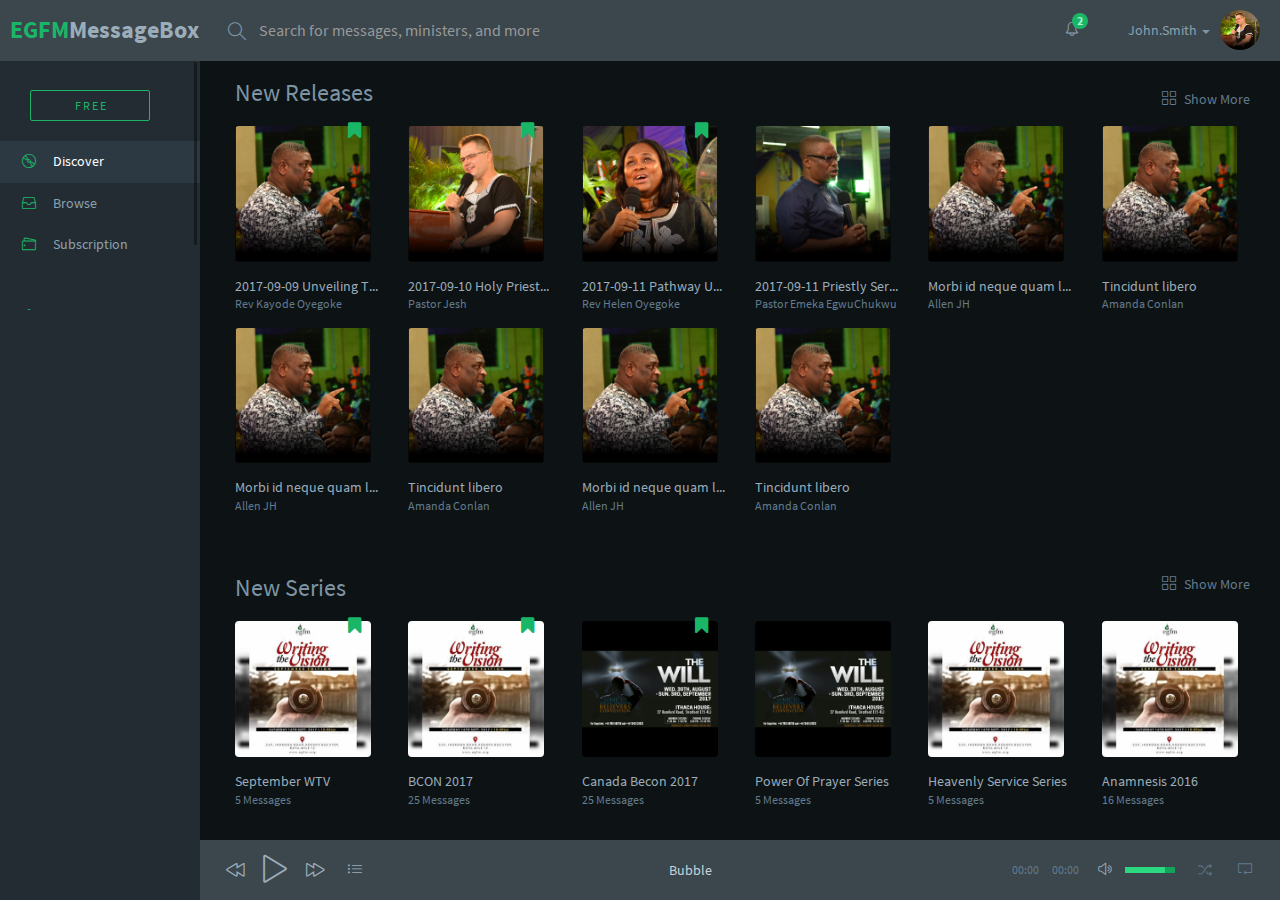
==== commit dc5dcdf0: "Removing of ajax loading" ====
--- a/dashboard.html
+++ b/dashboard.html
@@ -25,19 +25,21 @@
 <body class="">
   <section class="vbox">
     <header class="bg-black lter header header-md navbar navbar-fixed-top-xs">
-    
+
       <form class="navbar-form navbar-left input-s-xl m-t m-l-n-xs hidden-xs" role="search">
 
         <div class="form-group block">
           <div class="input-group">
             <a class=" input-group-btn" href="index.html">
-      <span class="h3 font-bold text-success">EGFM</span>
-      <span class="h3 font-bold ">MessageBox</span>
-      </a>
+              <span class="h3 font-bold text-success">EGFM</span>
+              <span class="h3 font-bold ">MessageBox</span>
+            </a>
             <span class="input-group-btn">
-                <button type="submit" class="btn btn-lg bg-empty btn-icon rounded m-t-xs m-l" style="
+              <button type="submit" class="btn btn-lg bg-empty btn-icon rounded m-t-xs m-l" style="
                 padding: 0px;
-            "><i class="icon-magnifier"></i></button>
+            ">
+                <i class="icon-magnifier"></i>
+              </button>
             </span>
             <input type="text" class="form-control input-sm no-border rounded bg-empty text-md text-white p-l-0" placeholder="Search for messages, ministers, and more">
           </div>
@@ -53,7 +55,8 @@
             <section class="dropdown-menu aside-xl animated fadeInUp">
               <section class="panel bg-white">
                 <div class="panel-heading b-light bg-light">
-                  <strong>You have <span class="count">2</span> notifications</strong>
+                  <strong>You have
+                    <span class="count">2</span> notifications</strong>
                 </div>
                 <div class="list-group list-group-alt">
                   <a href="#" class="media list-group-item">
@@ -61,19 +64,23 @@
                       <img src="images/a0.png" alt="..." class="img-circle">
                     </span>
                     <span class="media-body block m-b-none">
-                      Use awesome animate.css<br>
+                      Use awesome animate.css
+                      <br>
                       <small class="text-muted">10 minutes ago</small>
                     </span>
                   </a>
                   <a href="#" class="media list-group-item">
                     <span class="media-body block m-b-none">
-                      1.0 initial released<br>
+                      1.0 initial released
+                      <br>
                       <small class="text-muted">1 hour ago</small>
                     </span>
                   </a>
                 </div>
                 <div class="panel-footer text-sm">
-                  <a href="#" class="pull-right"><i class="fa fa-cog"></i></a>
+                  <a href="#" class="pull-right">
+                    <i class="fa fa-cog"></i>
+                  </a>
                   <a href="#notes" data-toggle="class:show animated fadeInRight">See all the notifications</a>
                 </div>
               </section>
@@ -84,9 +91,10 @@
               <span class="thumb-sm avatar pull-right m-t-n-sm m-b-n-sm m-l-sm">
                 <img src="images/a0.png" alt="...">
               </span>
-              John.Smith <b class="caret"></b>
+              John.Smith
+              <b class="caret"></b>
             </a>
-            <ul class="dropdown-menu animated fadeInRight">            
+            <ul class="dropdown-menu animated fadeInRight">
               <li>
                 <span class="arrow top"></span>
                 <a href="#">Settings</a>
@@ -105,12 +113,12 @@
               </li>
               <li class="divider"></li>
               <li>
-                <a href="modal.lockme.html" data-toggle="ajaxModal" >Logout</a>
+                <a href="modal.lockme.html" data-toggle="ajaxModal">Logout</a>
               </li>
             </ul>
           </li>
         </ul>
-      </div>  
+      </div>
     </header>
     <section>
       <section class="hbox stretch">
@@ -118,18 +126,18 @@
         <aside class="bg-black bg  aside hidden-print" id="nav">
           <section class="vbox">
             <section class="w-f-md scrollable">
-              <div class="slim-scroll" data-height="auto" data-disable-fade-out="true" data-distance="0" data-size="10px" data-railOpacity="0.2">
+              <div class="slim-scroll">
 
 
 
                 <!-- nav -->
                 <nav class="nav-primary hidden-xs">
                   <ul class="nav bg clearfix">
-                    <a href="subscription.html" class="btn btn-s-md btn-success m-t-lg m-l-lg btn-transparent text-success text-xs">F R E E</a> 
+                    <a href="subscription.html" class="btn btn-s-md btn-success m-t-lg m-l-lg btn-transparent text-success text-xs">F R E E</a>
                     <li class="m-t-md active">
                       <a href="index.html">
                         <i class="icon-disc icon text-success"></i>
-                        <span >Discover</span>
+                        <span>Discover</span>
                       </a>
                     </li>
                     <li>
@@ -139,21 +147,21 @@
                       </a>
                     </li>
                     <li>
-                      <a href="subscription.html" data-target="#content" data-el="#bjax-el" data-replace="true">
+                      <a href="subscription.html">
                         <i class="icon-wallet icon  text-success"></i>
-                        <span ></span>Subscription</span>
+                        <span></span>Subscription</span>
                       </a>
                     </li>
                     <li class="m-t-lg">
-                      <a href="video.html" data-target="#content" data-el="#bjax-el" data-replace="true">
+                      <a href="">
                         <i class="icon-settings icon  text-success"></i>
-                        <span ></span>Settings</span>
+                        <span></span>Settings</span>
                       </a>
                     </li>
                     <li>
-                      <a href="video.html" data-target="#content" data-el="#bjax-el" data-replace="true">
+                      <a href="">
                         <i class="icon-info icon  text-success"></i>
-                        <span ></span>Help</span>
+                        <span></span>Help</span>
                       </a>
                     </li>
                     <li class="m-b hidden-nav-xs"></li>
@@ -176,7 +184,11 @@
             <section>
               <section class="vbox bg-black dker">
                 <section class="scrollable padder-lg w-f-md" id="bjax-target">
-                  <a href="#" class="pull-right text-muted m-t-lg" data-toggle="class:fa-spin"> <i class="icon-grid icon text-muted"></i><span class="text-muted m-l-xs m-b-lg" >Show More</span></i></a>
+                  <a href="#" class="pull-right text-muted m-t-lg" data-toggle="class:fa-spin">
+                    <i class="icon-grid icon text-muted"></i>
+                    <span class="text-muted m-l-xs m-b-lg">Show More</span>
+                    </i>
+                  </a>
                   <h3 class="font-normal m-b-md m-t-md" style="margin-left: 5px;">New Releases </h3>
                   <div class="row row-sm">
                     <div class="col-xs-6 col-sm-4 col-md-3 col-lg-2">
@@ -187,24 +199,26 @@
                             <div class="center text-center m-t-n">
                               <a href="#" data-toggle="class">
                                 <i class="icon-control-play i-2x text"></i>
-                                <i class="icon-control-pause i-2x text-active"></i>                                
+                                <i class="icon-control-pause i-2x text-active"></i>
                               </a>
                             </div>
                             <div class="bottom padder m-b-sm">
                               <a href="#" class="pull-right">
-                                    <i class="icon-cloud-download"></i>
-                                  </a>
-                              <a href="#">
-                                    <span class="text-ellipsis text-xs">Free</span>
-                                  </a>
+                                <i class="icon-cloud-download"></i>
+                              </a>
+                              <a href="#">
+                                <span class="text-ellipsis text-xs">Free</span>
+                              </a>
                             </div>
                           </div>
                           <div class="top">
                             <span class="pull-right m-t-n-xs m-r-sm text-success">
-                                    <i class="fa fa-bookmark i-lg"></i>
-                                  </span>
-                          </div>
-                          <a href="#"><img src="images/a2.png" alt="" class="r r-2x img-full"></a>
+                              <i class="fa fa-bookmark i-lg"></i>
+                            </span>
+                          </div>
+                          <a href="#">
+                            <img src="images/a2.png" alt="" class="r r-2x img-full">
+                          </a>
                         </div>
                         <div class="padder-v">
                           <a href="#" class="text-ellipsis">2017-09-09 Unveiling The Mysteries Of God</a>
@@ -218,23 +232,27 @@
                           <div class="item-overlay opacity animated fadeInUp r r-2x bg-black">
 
                             <div class="center text-center m-t-n">
-                              <a href="#"><i class="icon-control-play i-2x"></i></a>
+                              <a href="#">
+                                <i class="icon-control-play i-2x"></i>
+                              </a>
                             </div>
                             <div class="bottom padder m-b-sm">
                               <a href="#" class="pull-right">
-                                             <i class="icon-cloud-download"></i>
-                                           </a>
-                              <a href="#">
-                                             <span class="text-ellipsis text-xs">Paid</span>
-                                           </a>
+                                <i class="icon-cloud-download"></i>
+                              </a>
+                              <a href="#">
+                                <span class="text-ellipsis text-xs">Paid</span>
+                              </a>
                             </div>
                           </div>
                           <div class="top">
                             <span class="pull-right m-t-n-xs m-r-sm text-success">
-                                  <i class="fa fa-bookmark i-lg"></i>
-                                </span>
-                          </div>
-                          <a href="#"><img src="images/a0.png" alt="" class="r r-2x img-full"></a>
+                              <i class="fa fa-bookmark i-lg"></i>
+                            </span>
+                          </div>
+                          <a href="#">
+                            <img src="images/a0.png" alt="" class="r r-2x img-full">
+                          </a>
                         </div>
                         <div class="padder-v">
                           <a href="#" class="text-ellipsis">2017-09-10 Holy Priesthood</a>
@@ -249,23 +267,27 @@
                           <div class="item-overlay opacity animated fadeInUp r r-2x bg-black">
 
                             <div class="center text-center m-t-n">
-                              <a href="#"><i class="icon-control-play i-2x"></i></a>
+                              <a href="#">
+                                <i class="icon-control-play i-2x"></i>
+                              </a>
                             </div>
                             <div class="bottom padder m-b-sm">
                               <a href="#" class="pull-right">
-                                             <i class="icon-cloud-download"></i>
-                                           </a>
-                              <a href="#">
-                                             <span class="text-ellipsis text-xs">Free</span>
-                                           </a>
+                                <i class="icon-cloud-download"></i>
+                              </a>
+                              <a href="#">
+                                <span class="text-ellipsis text-xs">Free</span>
+                              </a>
                             </div>
                           </div>
                           <div class="top">
                             <span class="pull-right m-t-n-xs m-r-sm text-success">
-                                    <i class="fa fa-bookmark i-lg"></i>
-                                  </span>
-                          </div>
-                          <a href="#"><img src="images/a1.png" alt="" class="r r-2x img-full"></a>
+                              <i class="fa fa-bookmark i-lg"></i>
+                            </span>
+                          </div>
+                          <a href="#">
+                            <img src="images/a1.png" alt="" class="r r-2x img-full">
+                          </a>
                         </div>
                         <div class="padder-v">
                           <a href="#" class="text-ellipsis">2017-09-11 Pathway Unto Righteousness</a>
@@ -279,18 +301,22 @@
                           <div class="item-overlay opacity animated fadeInUp r r-2x bg-black">
 
                             <div class="center text-center m-t-n">
-                              <a href="#"><i class="icon-control-play i-2x"></i></a>
+                              <a href="#">
+                                <i class="icon-control-play i-2x"></i>
+                              </a>
                             </div>
                             <div class="bottom padder m-b-sm">
                               <a href="#" class="pull-right">
-                                             <i class="icon-cloud-download"></i>
-                                           </a>
-                              <a href="#">
-                                             <span class="text-ellipsis text-xs">Paid</span>
-                                           </a>
-                            </div>
-                          </div>
-                          <a href="#"><img src="images/a3.png" alt="" class="r r-2x img-full"></a>
+                                <i class="icon-cloud-download"></i>
+                              </a>
+                              <a href="#">
+                                <span class="text-ellipsis text-xs">Paid</span>
+                              </a>
+                            </div>
+                          </div>
+                          <a href="#">
+                            <img src="images/a3.png" alt="" class="r r-2x img-full">
+                          </a>
                         </div>
                         <div class="padder-v">
                           <a href="#" class="text-ellipsis">2017-09-11 Priestly Service 1</a>
@@ -305,18 +331,22 @@
                           <div class="item-overlay opacity animated fadeInUp r r-2x bg-black">
 
                             <div class="center text-center m-t-n">
-                              <a href="#"><i class="icon-control-play i-2x"></i></a>
+                              <a href="#">
+                                <i class="icon-control-play i-2x"></i>
+                              </a>
                             </div>
                             <div class="bottom padder m-b-sm">
                               <a href="#" class="pull-right">
-                                             <i class="icon-cloud-download"></i>
-                                           </a>
-                              <a href="#">
-                                             <span class="text-ellipsis text-xs">Free</span>
-                                           </a>
-                            </div>
-                          </div>
-                          <a href="#"><img src="images/a2.png" alt="" class="r r-2x img-full"></a>
+                                <i class="icon-cloud-download"></i>
+                              </a>
+                              <a href="#">
+                                <span class="text-ellipsis text-xs">Free</span>
+                              </a>
+                            </div>
+                          </div>
+                          <a href="#">
+                            <img src="images/a2.png" alt="" class="r r-2x img-full">
+                          </a>
                         </div>
                         <div class="padder-v">
                           <a href="#" class="text-ellipsis">Morbi id neque quam liquam sollicitudin</a>
@@ -330,18 +360,22 @@
                           <div class="item-overlay opacity animated fadeInUp r r-2x bg-black">
 
                             <div class="center text-center m-t-n">
-                              <a href="#"><i class="icon-control-play i-2x"></i></a>
+                              <a href="#">
+                                <i class="icon-control-play i-2x"></i>
+                              </a>
                             </div>
                             <div class="bottom padder m-b-sm">
                               <a href="#" class="pull-right">
-                                             <i class="icon-cloud-download"></i>
-                                           </a>
-                              <a href="#">
-                                             <span class="text-ellipsis text-xs">Paid</span>
-                                           </a>
-                            </div>
-                          </div>
-                          <a href="#"><img src="images/a2.png" alt="" class="r r-2x img-full"></a>
+                                <i class="icon-cloud-download"></i>
+                              </a>
+                              <a href="#">
+                                <span class="text-ellipsis text-xs">Paid</span>
+                              </a>
+                            </div>
+                          </div>
+                          <a href="#">
+                            <img src="images/a2.png" alt="" class="r r-2x img-full">
+                          </a>
                         </div>
                         <div class="padder-v">
                           <a href="#" class="text-ellipsis">Tincidunt libero</a>
@@ -356,18 +390,22 @@
                           <div class="item-overlay opacity animated fadeInUp r r-2x bg-black">
 
                             <div class="center text-center m-t-n">
-                              <a href="#"><i class="icon-control-play i-2x"></i></a>
+                              <a href="#">
+                                <i class="icon-control-play i-2x"></i>
+                              </a>
                             </div>
                             <div class="bottom padder m-b-sm">
                               <a href="#" class="pull-right">
-                                             <i class="icon-cloud-download"></i>
-                                           </a>
-                              <a href="#">
-                                             <span class="text-ellipsis text-xs">Free</span>
-                                           </a>
-                            </div>
-                          </div>
-                          <a href="#"><img src="images/a2.png" alt="" class="r r-2x img-full"></a>
+                                <i class="icon-cloud-download"></i>
+                              </a>
+                              <a href="#">
+                                <span class="text-ellipsis text-xs">Free</span>
+                              </a>
+                            </div>
+                          </div>
+                          <a href="#">
+                            <img src="images/a2.png" alt="" class="r r-2x img-full">
+                          </a>
                         </div>
                         <div class="padder-v">
                           <a href="#" class="text-ellipsis">Morbi id neque quam liquam sollicitudin</a>
@@ -381,18 +419,22 @@
                           <div class="item-overlay opacity animated fadeInUp r r-2x bg-black">
 
                             <div class="center text-center m-t-n">
-                              <a href="#"><i class="icon-control-play i-2x"></i></a>
+                              <a href="#">
+                                <i class="icon-control-play i-2x"></i>
+                              </a>
                             </div>
                             <div class="bottom padder m-b-sm">
                               <a href="#" class="pull-right">
-                                             <i class="icon-cloud-download"></i>
-                                           </a>
-                              <a href="#">
-                                             <span class="text-ellipsis text-xs">Paid</span>
-                                           </a>
-                            </div>
-                          </div>
-                          <a href="#"><img src="images/a2.png" alt="" class="r r-2x img-full"></a>
+                                <i class="icon-cloud-download"></i>
+                              </a>
+                              <a href="#">
+                                <span class="text-ellipsis text-xs">Paid</span>
+                              </a>
+                            </div>
+                          </div>
+                          <a href="#">
+                            <img src="images/a2.png" alt="" class="r r-2x img-full">
+                          </a>
                         </div>
                         <div class="padder-v">
                           <a href="#" class="text-ellipsis">Tincidunt libero</a>
@@ -407,18 +449,22 @@
                           <div class="item-overlay opacity animated fadeInUp r r-2x bg-black">
 
                             <div class="center text-center m-t-n">
-                              <a href="#"><i class="icon-control-play i-2x"></i></a>
+                              <a href="#">
+                                <i class="icon-control-play i-2x"></i>
+                              </a>
                             </div>
                             <div class="bottom padder m-b-sm">
                               <a href="#" class="pull-right">
-                                             <i class="icon-cloud-download"></i>
-                                           </a>
-                              <a href="#">
-                                             <span class="text-ellipsis text-xs">Free</span>
-                                           </a>
-                            </div>
-                          </div>
-                          <a href="#"><img src="images/a2.png" alt="" class="r r-2x img-full"></a>
+                                <i class="icon-cloud-download"></i>
+                              </a>
+                              <a href="#">
+                                <span class="text-ellipsis text-xs">Free</span>
+                              </a>
+                            </div>
+                          </div>
+                          <a href="#">
+                            <img src="images/a2.png" alt="" class="r r-2x img-full">
+                          </a>
                         </div>
                         <div class="padder-v">
                           <a href="#" class="text-ellipsis">Morbi id neque quam liquam sollicitudin</a>
@@ -432,18 +478,22 @@
                           <div class="item-overlay opacity animated fadeInUp r r-2x bg-black">
 
                             <div class="center text-center m-t-n">
-                              <a href="#"><i class="icon-control-play i-2x"></i></a>
+                              <a href="#">
+                                <i class="icon-control-play i-2x"></i>
+                              </a>
                             </div>
                             <div class="bottom padder m-b-sm">
                               <a href="#" class="pull-right">
-                                             <i class="icon-cloud-download"></i>
-                                           </a>
-                              <a href="#">
-                                             <span class="text-ellipsis text-xs">Free</span>
-                                           </a>
-                            </div>
-                          </div>
-                          <a href="#"><img src="images/a2.png" alt="" class="r r-2x img-full"></a>
+                                <i class="icon-cloud-download"></i>
+                              </a>
+                              <a href="#">
+                                <span class="text-ellipsis text-xs">Free</span>
+                              </a>
+                            </div>
+                          </div>
+                          <a href="#">
+                            <img src="images/a2.png" alt="" class="r r-2x img-full">
+                          </a>
                         </div>
                         <div class="padder-v">
                           <a href="#" class="text-ellipsis">Tincidunt libero</a>
@@ -456,7 +506,11 @@
                   </div>
                   <div class="row m-t">
                     <div class="col-md-12">
-                        <a href="#" class="pull-right text-muted m-t-lg" data-toggle="class:fa-spin"> <i class="icon-grid icon text-muted"></i><span class="text-muted m-l-xs m-b-lg" >Show More</span></i></a>                        
+                      <a href="#" class="pull-right text-muted m-t-lg" data-toggle="class:fa-spin">
+                        <i class="icon-grid icon text-muted"></i>
+                        <span class="text-muted m-l-xs m-b-lg">Show More</span>
+                        </i>
+                      </a>
                       <h3 class="font-normal m-b-md m-t-lg " style="margin-left: 5px;">New Series </h3>
                       <div class="row row-sm">
                         <div class="col-xs-6 col-sm-4 col-md-3 col-lg-2">
@@ -465,21 +519,25 @@
                               <div class="item-overlay opacity animated fadeInUp r r-2x bg-black">
 
                                 <div class="center text-center m-t-n">
-                                    <a href="#"><i class="icon-cloud-download i-2x"></i></a>
-                                    
+                                  <a href="#">
+                                    <i class="icon-cloud-download i-2x"></i>
+                                  </a>
+
                                 </div>
                               </div>
                               <div class="top">
                                 <span class="pull-right m-t-n-xs m-r-sm text-success">
-                                          <i class="fa fa-bookmark i-lg"></i>
-                                        </span>
+                                  <i class="fa fa-bookmark i-lg"></i>
+                                </span>
                               </div>
-                              <a href="#"><img src="images/s0.jpeg" alt="" class="r r-2x img-full"></a>
+                              <a href="#">
+                                <img src="images/s0.jpeg" alt="" class="r r-2x img-full">
+                              </a>
                             </div>
                             <div class="padder-v">
                               <a href="#" class="text-ellipsis">September WTV</a>
-                              <a href="#" class="text-ellipsis text-xs text-muted">5 Messages</a>                              
-                              
+                              <a href="#" class="text-ellipsis text-xs text-muted">5 Messages</a>
+
                             </div>
                           </div>
                         </div>
@@ -489,19 +547,23 @@
                               <div class="item-overlay opacity animated fadeInUp r r-2x bg-black">
 
                                 <div class="center text-center m-t-n">
-                                    <a href="#"><i class="icon-cloud-download i-2x"></i></a>
-                                  </div>
+                                  <a href="#">
+                                    <i class="icon-cloud-download i-2x"></i>
+                                  </a>
+                                </div>
                               </div>
                               <div class="top">
                                 <span class="pull-right m-t-n-xs m-r-sm text-success">
-                                        <i class="fa fa-bookmark i-lg"></i>
-                                      </span>
+                                  <i class="fa fa-bookmark i-lg"></i>
+                                </span>
                               </div>
-                              <a href="#"><img src="images/s0.jpeg" alt="" class="r r-2x img-full"></a>
+                              <a href="#">
+                                <img src="images/s0.jpeg" alt="" class="r r-2x img-full">
+                              </a>
                             </div>
                             <div class="padder-v">
                               <a href="#" class="text-ellipsis">BCON 2017</a>
-                              <a href="#" class="text-ellipsis text-xs text-muted">25 Messages</a>                              
+                              <a href="#" class="text-ellipsis text-xs text-muted">25 Messages</a>
                             </div>
                           </div>
                         </div>
@@ -512,15 +574,19 @@
                               <div class="item-overlay opacity animated fadeInUp r r-2x bg-black">
 
                                 <div class="center text-center m-t-n">
-                                    <a href="#"><i class="icon-cloud-download i-2x"></i></a>
-                                  </div>
+                                  <a href="#">
+                                    <i class="icon-cloud-download i-2x"></i>
+                                  </a>
+                                </div>
                               </div>
                               <div class="top">
                                 <span class="pull-right m-t-n-xs m-r-sm text-success">
-                                          <i class="fa fa-bookmark i-lg"></i>
-                                        </span>
+                                  <i class="fa fa-bookmark i-lg"></i>
+                                </span>
                               </div>
-                              <a href="#"><img src="images/s1.jpeg" alt="" class="r r-2x img-full"></a>
+                              <a href="#">
+                                <img src="images/s1.jpeg" alt="" class="r r-2x img-full">
+                              </a>
                             </div>
                             <div class="padder-v">
                               <a href="#" class="text-ellipsis">Canada Becon 2017</a>
@@ -534,14 +600,18 @@
                               <div class="item-overlay opacity animated fadeInUp r r-2x bg-black">
 
                                 <div class="center text-center m-t-n">
-                                  <a href="#"><i class="icon-cloud-download i-2x"></i></a>
+                                  <a href="#">
+                                    <i class="icon-cloud-download i-2x"></i>
+                                  </a>
                                 </div>
                               </div>
-                              <a href="#"><img src="images/s1.jpeg" alt="" class="r r-2x img-full"></a>
+                              <a href="#">
+                                <img src="images/s1.jpeg" alt="" class="r r-2x img-full">
+                              </a>
                             </div>
                             <div class="padder-v">
-                                <a href="#" class="text-ellipsis">Power Of Prayer Series</a>
-                                <a href="#" class="text-ellipsis text-xs text-muted">5 Messages</a>
+                              <a href="#" class="text-ellipsis">Power Of Prayer Series</a>
+                              <a href="#" class="text-ellipsis text-xs text-muted">5 Messages</a>
                             </div>
                           </div>
                         </div>
@@ -552,14 +622,18 @@
                               <div class="item-overlay opacity animated fadeInUp r r-2x bg-black">
 
                                 <div class="center text-center m-t-n">
-                                    <a href="#"><i class="icon-cloud-download i-2x"></i></a>
-                                  </div>
+                                  <a href="#">
+                                    <i class="icon-cloud-download i-2x"></i>
+                                  </a>
+                                </div>
                               </div>
-                              <a href="#"><img src="images/s0.jpeg" alt="" class="r r-2x img-full"></a>
+                              <a href="#">
+                                <img src="images/s0.jpeg" alt="" class="r r-2x img-full">
+                              </a>
                             </div>
                             <div class="padder-v">
-                                <a href="#" class="text-ellipsis">Heavenly Service Series</a>
-                                <a href="#" class="text-ellipsis text-xs text-muted">5 Messages</a>
+                              <a href="#" class="text-ellipsis">Heavenly Service Series</a>
+                              <a href="#" class="text-ellipsis text-xs text-muted">5 Messages</a>
                             </div>
                           </div>
                         </div>
@@ -569,14 +643,18 @@
                               <div class="item-overlay opacity animated fadeInUp r r-2x bg-black">
 
                                 <div class="center text-center m-t-n">
-                                    <a href="#"><i class="icon-cloud-download i-2x"></i></a>
-                                  </div>
+                                  <a href="#">
+                                    <i class="icon-cloud-download i-2x"></i>
+                                  </a>
+                                </div>
                               </div>
-                              <a href="#"><img src="images/s0.jpeg" alt="" class="r r-2x img-full"></a>
+                              <a href="#">
+                                <img src="images/s0.jpeg" alt="" class="r r-2x img-full">
+                              </a>
                             </div>
                             <div class="padder-v">
-                                <a href="#" class="text-ellipsis">Anamnesis 2016</a>
-                                <a href="#" class="text-ellipsis text-xs text-muted">16 Messages</a>
+                              <a href="#" class="text-ellipsis">Anamnesis 2016</a>
+                              <a href="#" class="text-ellipsis text-xs text-muted">16 Messages</a>
                             </div>
                           </div>
                         </div>
@@ -586,253 +664,253 @@
                     </div>
                   </div>
                   <div class="row m-t m-b-lg">
-                      <div class="col-md-12">
-                        <div class="row row-sm">
-                          <div class="col-sm-6 no-padder">
-                            <h3 class="font-normal m-b-md m-t-lg " style="margin-left: 5px;">Top Downloads </h3>
-                            <ul class="list-group list-group-lg no-bg auto m-b-none m-t-n-xxs">
-                              <li class="list-group-item clearfix">
-  
-                                <a href="#" class="pull-right m-t-sm m-l text-md">
-                                    <i class="icon-cloud-download"></i>
-                                  </a>
-                                <a href="#" class="jp-play-me pull-right m-t-sm m-l text-md">
-                                      <i class="icon-control-play text"></i>
-                                      <i class="icon-control-pause text-active"></i>
-                                    </a>
-                                <a class="pull-right m-t-sm m-r-sm m-l-lg">
-                                        <small class="text-muted">52:71</small>
-                                      </a>
-                                <a class="pull-left m-t-sm m-r-sm">
-                                          <small class="text-muted">01</small>
-                                        </a>
-                                <a href="#" class="pull-left thumb-sm m-r">
-                                  <img src="images/a2.png" alt="...">
-                                </a>
-                                <a class="clear" href="#">
-                                  <span class="block text-ellipsis">2017-09-09 Unveiling The Mysteries Of God</span>
-                                  <small class="text-muted">Rev Kayode Oyegoke</small>
-                                </a>
-                              </li>
-                              <li class="list-group-item clearfix">
-  
-                                <a href="#" class="pull-right m-t-sm m-l text-md">
-                                                                    <i class="icon-cloud-download"></i>
-                                                                  </a>
-                                <a href="#" class="jp-play-me pull-right m-t-sm m-l text-md">
-                                                                      <i class="icon-control-play text"></i>
-                                                                      <i class="icon-control-pause text-active"></i>
-                                                                    </a>
-                                <a class="pull-right m-t-sm m-r-sm m-l-lg">
-                                                                        <small class="text-muted">72:41</small>
-                                                                      </a>
-                                <a class="pull-left m-t-sm m-r-sm">
-                                                                          <small class="text-muted">02</small>
-                                                                        </a>
-                                <a href="#" class="pull-left thumb-sm m-r">
-                                                                  <img src="images/a0.png" alt="...">
-                                                                </a>
-                                <a class="clear" href="#">
-                                                                  <span class="block text-ellipsis">2016-06-09 Sounding The Mysteries Of God</span>
-                                                                  <small class="text-muted">Pastor Jesh</small>
-                                                                </a>
-                              </li>
-                              <li class="list-group-item clearfix">
-  
-                                <a href="#" class="pull-right m-t-sm m-l text-md">
-                                                                                                    <i class="icon-cloud-download"></i>
-                                                                                                  </a>
-                                <a href="#" class="jp-play-me pull-right m-t-sm m-l text-md">
-                                                                                                      <i class="icon-control-play text"></i>
-                                                                                                      <i class="icon-control-pause text-active"></i>
-                                                                                                    </a>
-                                <a class="pull-right m-t-sm m-r-sm m-l-lg">
-                                                                                                        <small class="text-muted">92:71</small>
-                                                                                                      </a>
-                                <a class="pull-left m-t-sm m-r-sm">
-                                                                                                          <small class="text-muted">03</small>
-                                                                                                        </a>
-                                <a href="#" class="pull-left thumb-sm m-r">
-                                                                                                  <img src="images/a2.png" alt="...">
-                                                                                                </a>
-                                <a class="clear" href="#">
-                                                                                                  <span class="block text-ellipsis">2017-01-05 Sons of Thunder</span>
-                                                                                                  <small class="text-muted">Rev Kayode Oyegoke</small>
-                                                                                                </a>
-                              </li>
-                              <li class="list-group-item clearfix">
-  
-                                <a href="#" class="pull-right m-t-sm m-l text-md">
-                                                                                                                                    <i class="icon-cloud-download"></i>
-                                                                                                                                  </a>
-                                <a href="#" class="jp-play-me pull-right m-t-sm m-l text-md">
-                                                                                                                                      <i class="icon-control-play text"></i>
-                                                                                                                                      <i class="icon-control-pause text-active"></i>
-                                                                                                                                    </a>
-                                <a class="pull-right m-t-sm m-r-sm m-l-lg">
-                                                                                                                                        <small class="text-muted">68:71</small>
-                                                                                                                                      </a>
-                                <a class="pull-left m-t-sm m-r-sm">
-                                                                                                                                          <small class="text-muted">04</small>
-                                                                                                                                        </a>
-                                <a href="#" class="pull-left thumb-sm m-r">
-                                                                                                                                  <img src="images/a1.png" alt="...">
-                                                                                                                                </a>
-                                <a class="clear" href="#">
-                                                                                                                                  <span class="block text-ellipsis">2017-09-09 The process of faith</span>
-                                                                                                                                  <small class="text-muted">Rev Helen Oyegoke</small>
-                                                                                                                                </a>
-                              </li>
-                              <li class="list-group-item clearfix">
-  
-                                <a href="#" class="pull-right m-t-sm m-l text-md">
-                                                                                                                                                                    <i class="icon-cloud-download"></i>
-                                                                                                                                                                  </a>
-                                <a href="#" class="jp-play-me pull-right m-t-sm m-l text-md">
-                                                                                                                                                                      <i class="icon-control-play text"></i>
-                                                                                                                                                                      <i class="icon-control-pause text-active"></i>
-                                                                                                                                                                    </a>
-                                <a class="pull-right m-t-sm m-r-sm m-l-lg">
-                                                                                                                                                                        <small class="text-muted">52:71</small>
-                                                                                                                                                                      </a>
-                                <a class="pull-left m-t-sm m-r-sm">
-                                                                                                                                                                          <small class="text-muted">05</small>
-                                                                                                                                                                        </a>
-                                <a href="#" class="pull-left thumb-sm m-r">
-                                                                                                                                                                  <img src="images/a2.png" alt="...">
-                                                                                                                                                                </a>
-                                <a class="clear" href="#">
-                                                                                                                                                                  <span class="block text-ellipsis">2017-09-09 Unveiling The Mysteries Of God</span>
-                                                                                                                                                                  <small class="text-muted">Rev Kayode Oyegoke</small>
-                                                                                                                                                                </a>
-                              </li>
-                            </ul>
-                            <!-- <a href="#" class="text-center text-muted m-t-lg"> <span class="text-muted m-l-xs m-b-lg" >Show More</span><i class="icon-arrow-down icon text-muted"></i></a>                                                     -->
-                          </div>
-                          <div class="col-sm-6 no-padder">
-                              <h3 class="font-normal m-b-md m-t-lg " style="margin-left: 5px;">Most Recommended </h3>
-                              <ul class="list-group list-group-lg no-bg auto m-b-none m-t-n-xxs">
-                                <li class="list-group-item clearfix">
-    
-                                  <a href="#" class="pull-right m-t-sm m-l text-md">
-                                      <i class="icon-cloud-download"></i>
-                                    </a>
-                                  <a href="#" class="jp-play-me pull-right m-t-sm m-l text-md">
-                                        <i class="icon-control-play text"></i>
-                                        <i class="icon-control-pause text-active"></i>
-                                      </a>
-                                  <a class="pull-right m-t-sm m-r-sm m-l-lg">
-                                          <small class="text-muted">52:71</small>
-                                        </a>
-                                  <a class="pull-left m-t-sm m-r-sm">
-                                            <small class="text-muted">01</small>
-                                          </a>
-                                  <a href="#" class="pull-left thumb-sm m-r">
-                                    <img src="images/a2.png" alt="...">
-                                  </a>
-                                  <a class="clear" href="#">
-                                    <span class="block text-ellipsis">2017-09-09 Unveiling The Mysteries Of God</span>
-                                    <small class="text-muted">Rev Kayode Oyegoke</small>
-                                  </a>
-                                </li>
-                                <li class="list-group-item clearfix">
-    
-                                  <a href="#" class="pull-right m-t-sm m-l text-md">
-                                                                      <i class="icon-cloud-download"></i>
-                                                                    </a>
-                                  <a href="#" class="jp-play-me pull-right m-t-sm m-l text-md">
-                                                                        <i class="icon-control-play text"></i>
-                                                                        <i class="icon-control-pause text-active"></i>
-                                                                      </a>
-                                  <a class="pull-right m-t-sm m-r-sm m-l-lg">
-                                                                          <small class="text-muted">72:41</small>
-                                                                        </a>
-                                  <a class="pull-left m-t-sm m-r-sm">
-                                                                            <small class="text-muted">02</small>
-                                                                          </a>
-                                  <a href="#" class="pull-left thumb-sm m-r">
-                                                                    <img src="images/a0.png" alt="...">
-                                                                  </a>
-                                  <a class="clear" href="#">
-                                                                    <span class="block text-ellipsis">2016-06-09 Sounding The Mysteries Of God</span>
-                                                                    <small class="text-muted">Pastor Jesh</small>
-                                                                  </a>
-                                </li>
-                                <li class="list-group-item clearfix">
-    
-                                  <a href="#" class="pull-right m-t-sm m-l text-md">
-                                                                                                      <i class="icon-cloud-download"></i>
-                                                                                                    </a>
-                                  <a href="#" class="jp-play-me pull-right m-t-sm m-l text-md">
-                                                                                                        <i class="icon-control-play text"></i>
-                                                                                                        <i class="icon-control-pause text-active"></i>
-                                                                                                      </a>
-                                  <a class="pull-right m-t-sm m-r-sm m-l-lg">
-                                                                                                          <small class="text-muted">92:71</small>
-                                                                                                        </a>
-                                  <a class="pull-left m-t-sm m-r-sm">
-                                                                                                            <small class="text-muted">03</small>
-                                                                                                          </a>
-                                  <a href="#" class="pull-left thumb-sm m-r">
-                                                                                                    <img src="images/a2.png" alt="...">
-                                                                                                  </a>
-                                  <a class="clear" href="#">
-                                                                                                    <span class="block text-ellipsis">2017-01-05 Sons of Thunder</span>
-                                                                                                    <small class="text-muted">Rev Kayode Oyegoke</small>
-                                                                                                  </a>
-                                </li>
-                                <li class="list-group-item clearfix">
-    
-                                  <a href="#" class="pull-right m-t-sm m-l text-md">
-                                                                                                                                      <i class="icon-cloud-download"></i>
-                                                                                                                                    </a>
-                                  <a href="#" class="jp-play-me pull-right m-t-sm m-l text-md">
-                                                                                                                                        <i class="icon-control-play text"></i>
-                                                                                                                                        <i class="icon-control-pause text-active"></i>
-                                                                                                                                      </a>
-                                  <a class="pull-right m-t-sm m-r-sm m-l-lg">
-                                                                                                                                          <small class="text-muted">68:71</small>
-                                                                                                                                        </a>
-                                  <a class="pull-left m-t-sm m-r-sm">
-                                                                                                                                            <small class="text-muted">04</small>
-                                                                                                                                          </a>
-                                  <a href="#" class="pull-left thumb-sm m-r">
-                                                                                                                                    <img src="images/a1.png" alt="...">
-                                                                                                                                  </a>
-                                  <a class="clear" href="#">
-                                                                                                                                    <span class="block text-ellipsis">2017-09-09 The process of faith</span>
-                                                                                                                                    <small class="text-muted">Rev Helen Oyegoke</small>
-                                                                                                                                  </a>
-                                </li>
-                                <li class="list-group-item clearfix">
-    
-                                  <a href="#" class="pull-right m-t-sm m-l text-md">
-                                                                                                                                                                      <i class="icon-cloud-download"></i>
-                                                                                                                                                                    </a>
-                                  <a href="#" class="jp-play-me pull-right m-t-sm m-l text-md">
-                                                                                                                                                                        <i class="icon-control-play text"></i>
-                                                                                                                                                                        <i class="icon-control-pause text-active"></i>
-                                                                                                                                                                      </a>
-                                  <a class="pull-right m-t-sm m-r-sm m-l-lg">
-                                                                                                                                                                          <small class="text-muted">52:71</small>
-                                                                                                                                                                        </a>
-                                  <a class="pull-left m-t-sm m-r-sm">
-                                                                                                                                                                            <small class="text-muted">05</small>
-                                                                                                                                                                          </a>
-                                  <a href="#" class="pull-left thumb-sm m-r">
-                                                                                                                                                                    <img src="images/a2.png" alt="...">
-                                                                                                                                                                  </a>
-                                  <a class="clear" href="#">
-                                                                                                                                                                    <span class="block text-ellipsis">2017-09-09 Unveiling The Mysteries Of God</span>
-                                                                                                                                                                    <small class="text-muted">Rev Kayode Oyegoke</small>
-                                                                                                                                                                  </a>
-                                </li>
-                              </ul>
-                            </div>
-                        </div>
-                      </div>
-                    </div>
-                 
+                    <div class="col-md-12">
+                      <div class="row row-sm">
+                        <div class="col-sm-6 no-padder">
+                          <h3 class="font-normal m-b-md m-t-lg " style="margin-left: 5px;">Top Downloads </h3>
+                          <ul class="list-group list-group-lg no-bg auto m-b-none m-t-n-xxs">
+                            <li class="list-group-item clearfix">
+
+                              <a href="#" class="pull-right m-t-sm m-l text-md">
+                                <i class="icon-cloud-download"></i>
+                              </a>
+                              <a href="#" class="jp-play-me pull-right m-t-sm m-l text-md">
+                                <i class="icon-control-play text"></i>
+                                <i class="icon-control-pause text-active"></i>
+                              </a>
+                              <a class="pull-right m-t-sm m-r-sm m-l-lg">
+                                <small class="text-muted">52:71</small>
+                              </a>
+                              <a class="pull-left m-t-sm m-r-sm">
+                                <small class="text-muted">01</small>
+                              </a>
+                              <a href="#" class="pull-left thumb-sm m-r">
+                                <img src="images/a2.png" alt="...">
+                              </a>
+                              <a class="clear" href="#">
+                                <span class="block text-ellipsis">2017-09-09 Unveiling The Mysteries Of God</span>
+                                <small class="text-muted">Rev Kayode Oyegoke</small>
+                              </a>
+                            </li>
+                            <li class="list-group-item clearfix">
+
+                              <a href="#" class="pull-right m-t-sm m-l text-md">
+                                <i class="icon-cloud-download"></i>
+                              </a>
+                              <a href="#" class="jp-play-me pull-right m-t-sm m-l text-md">
+                                <i class="icon-control-play text"></i>
+                                <i class="icon-control-pause text-active"></i>
+                              </a>
+                              <a class="pull-right m-t-sm m-r-sm m-l-lg">
+                                <small class="text-muted">72:41</small>
+                              </a>
+                              <a class="pull-left m-t-sm m-r-sm">
+                                <small class="text-muted">02</small>
+                              </a>
+                              <a href="#" class="pull-left thumb-sm m-r">
+                                <img src="images/a0.png" alt="...">
+                              </a>
+                              <a class="clear" href="#">
+                                <span class="block text-ellipsis">2016-06-09 Sounding The Mysteries Of God</span>
+                                <small class="text-muted">Pastor Jesh</small>
+                              </a>
+                            </li>
+                            <li class="list-group-item clearfix">
+
+                              <a href="#" class="pull-right m-t-sm m-l text-md">
+                                <i class="icon-cloud-download"></i>
+                              </a>
+                              <a href="#" class="jp-play-me pull-right m-t-sm m-l text-md">
+                                <i class="icon-control-play text"></i>
+                                <i class="icon-control-pause text-active"></i>
+                              </a>
+                              <a class="pull-right m-t-sm m-r-sm m-l-lg">
+                                <small class="text-muted">92:71</small>
+                              </a>
+                              <a class="pull-left m-t-sm m-r-sm">
+                                <small class="text-muted">03</small>
+                              </a>
+                              <a href="#" class="pull-left thumb-sm m-r">
+                                <img src="images/a2.png" alt="...">
+                              </a>
+                              <a class="clear" href="#">
+                                <span class="block text-ellipsis">2017-01-05 Sons of Thunder</span>
+                                <small class="text-muted">Rev Kayode Oyegoke</small>
+                              </a>
+                            </li>
+                            <li class="list-group-item clearfix">
+
+                              <a href="#" class="pull-right m-t-sm m-l text-md">
+                                <i class="icon-cloud-download"></i>
+                              </a>
+                              <a href="#" class="jp-play-me pull-right m-t-sm m-l text-md">
+                                <i class="icon-control-play text"></i>
+                                <i class="icon-control-pause text-active"></i>
+                              </a>
+                              <a class="pull-right m-t-sm m-r-sm m-l-lg">
+                                <small class="text-muted">68:71</small>
+                              </a>
+                              <a class="pull-left m-t-sm m-r-sm">
+                                <small class="text-muted">04</small>
+                              </a>
+                              <a href="#" class="pull-left thumb-sm m-r">
+                                <img src="images/a1.png" alt="...">
+                              </a>
+                              <a class="clear" href="#">
+                                <span class="block text-ellipsis">2017-09-09 The process of faith</span>
+                                <small class="text-muted">Rev Helen Oyegoke</small>
+                              </a>
+                            </li>
+                            <li class="list-group-item clearfix">
+
+                              <a href="#" class="pull-right m-t-sm m-l text-md">
+                                <i class="icon-cloud-download"></i>
+                              </a>
+                              <a href="#" class="jp-play-me pull-right m-t-sm m-l text-md">
+                                <i class="icon-control-play text"></i>
+                                <i class="icon-control-pause text-active"></i>
+                              </a>
+                              <a class="pull-right m-t-sm m-r-sm m-l-lg">
+                                <small class="text-muted">52:71</small>
+                              </a>
+                              <a class="pull-left m-t-sm m-r-sm">
+                                <small class="text-muted">05</small>
+                              </a>
+                              <a href="#" class="pull-left thumb-sm m-r">
+                                <img src="images/a2.png" alt="...">
+                              </a>
+                              <a class="clear" href="#">
+                                <span class="block text-ellipsis">2017-09-09 Unveiling The Mysteries Of God</span>
+                                <small class="text-muted">Rev Kayode Oyegoke</small>
+                              </a>
+                            </li>
+                          </ul>
+                          <!-- <a href="#" class="text-center text-muted m-t-lg"> <span class="text-muted m-l-xs m-b-lg" >Show More</span><i class="icon-arrow-down icon text-muted"></i></a>                                                     -->
+                        </div>
+                        <div class="col-sm-6 no-padder">
+                          <h3 class="font-normal m-b-md m-t-lg " style="margin-left: 5px;">Most Recommended </h3>
+                          <ul class="list-group list-group-lg no-bg auto m-b-none m-t-n-xxs">
+                            <li class="list-group-item clearfix">
+
+                              <a href="#" class="pull-right m-t-sm m-l text-md">
+                                <i class="icon-cloud-download"></i>
+                              </a>
+                              <a href="#" class="jp-play-me pull-right m-t-sm m-l text-md">
+                                <i class="icon-control-play text"></i>
+                                <i class="icon-control-pause text-active"></i>
+                              </a>
+                              <a class="pull-right m-t-sm m-r-sm m-l-lg">
+                                <small class="text-muted">52:71</small>
+                              </a>
+                              <a class="pull-left m-t-sm m-r-sm">
+                                <small class="text-muted">01</small>
+                              </a>
+                              <a href="#" class="pull-left thumb-sm m-r">
+                                <img src="images/a2.png" alt="...">
+                              </a>
+                              <a class="clear" href="#">
+                                <span class="block text-ellipsis">2017-09-09 Unveiling The Mysteries Of God</span>
+                                <small class="text-muted">Rev Kayode Oyegoke</small>
+                              </a>
+                            </li>
+                            <li class="list-group-item clearfix">
+
+                              <a href="#" class="pull-right m-t-sm m-l text-md">
+                                <i class="icon-cloud-download"></i>
+                              </a>
+                              <a href="#" class="jp-play-me pull-right m-t-sm m-l text-md">
+                                <i class="icon-control-play text"></i>
+                                <i class="icon-control-pause text-active"></i>
+                              </a>
+                              <a class="pull-right m-t-sm m-r-sm m-l-lg">
+                                <small class="text-muted">72:41</small>
+                              </a>
+                              <a class="pull-left m-t-sm m-r-sm">
+                                <small class="text-muted">02</small>
+                              </a>
+                              <a href="#" class="pull-left thumb-sm m-r">
+                                <img src="images/a0.png" alt="...">
+                              </a>
+                              <a class="clear" href="#">
+                                <span class="block text-ellipsis">2016-06-09 Sounding The Mysteries Of God</span>
+                                <small class="text-muted">Pastor Jesh</small>
+                              </a>
+                            </li>
+                            <li class="list-group-item clearfix">
+
+                              <a href="#" class="pull-right m-t-sm m-l text-md">
+                                <i class="icon-cloud-download"></i>
+                              </a>
+                              <a href="#" class="jp-play-me pull-right m-t-sm m-l text-md">
+                                <i class="icon-control-play text"></i>
+                                <i class="icon-control-pause text-active"></i>
+                              </a>
+                              <a class="pull-right m-t-sm m-r-sm m-l-lg">
+                                <small class="text-muted">92:71</small>
+                              </a>
+                              <a class="pull-left m-t-sm m-r-sm">
+                                <small class="text-muted">03</small>
+                              </a>
+                              <a href="#" class="pull-left thumb-sm m-r">
+                                <img src="images/a2.png" alt="...">
+                              </a>
+                              <a class="clear" href="#">
+                                <span class="block text-ellipsis">2017-01-05 Sons of Thunder</span>
+                                <small class="text-muted">Rev Kayode Oyegoke</small>
+                              </a>
+                            </li>
+                            <li class="list-group-item clearfix">
+
+                              <a href="#" class="pull-right m-t-sm m-l text-md">
+                                <i class="icon-cloud-download"></i>
+                              </a>
+                              <a href="#" class="jp-play-me pull-right m-t-sm m-l text-md">
+                                <i class="icon-control-play text"></i>
+                                <i class="icon-control-pause text-active"></i>
+                              </a>
+                              <a class="pull-right m-t-sm m-r-sm m-l-lg">
+                                <small class="text-muted">68:71</small>
+                              </a>
+                              <a class="pull-left m-t-sm m-r-sm">
+                                <small class="text-muted">04</small>
+                              </a>
+                              <a href="#" class="pull-left thumb-sm m-r">
+                                <img src="images/a1.png" alt="...">
+                              </a>
+                              <a class="clear" href="#">
+                                <span class="block text-ellipsis">2017-09-09 The process of faith</span>
+                                <small class="text-muted">Rev Helen Oyegoke</small>
+                              </a>
+                            </li>
+                            <li class="list-group-item clearfix">
+
+                              <a href="#" class="pull-right m-t-sm m-l text-md">
+                                <i class="icon-cloud-download"></i>
+                              </a>
+                              <a href="#" class="jp-play-me pull-right m-t-sm m-l text-md">
+                                <i class="icon-control-play text"></i>
+                                <i class="icon-control-pause text-active"></i>
+                              </a>
+                              <a class="pull-right m-t-sm m-r-sm m-l-lg">
+                                <small class="text-muted">52:71</small>
+                              </a>
+                              <a class="pull-left m-t-sm m-r-sm">
+                                <small class="text-muted">05</small>
+                              </a>
+                              <a href="#" class="pull-left thumb-sm m-r">
+                                <img src="images/a2.png" alt="...">
+                              </a>
+                              <a class="clear" href="#">
+                                <span class="block text-ellipsis">2017-09-09 Unveiling The Mysteries Of God</span>
+                                <small class="text-muted">Rev Kayode Oyegoke</small>
+                              </a>
+                            </li>
+                          </ul>
+                        </div>
+                      </div>
+                    </div>
+                  </div>
+
                 </section>
                 <footer class="footer bg-dark lter">
                   <div id="jp_container_N">
@@ -844,14 +922,34 @@
                         </div>
                         <div class="jp-interface">
                           <div class="jp-controls">
-                            <div><a class="jp-previous"><i class="icon-control-rewind i-lg"></i></a></div>
                             <div>
-                              <a class="jp-play"><i class="icon-control-play i-2x"></i></a>
-                              <a class="jp-pause hid"><i class="icon-control-pause i-2x"></i></a>
-                            </div>
-                            <div><a class="jp-next"><i class="icon-control-forward i-lg"></i></a></div>
-                            <div class="hide"><a class="jp-stop"><i class="fa fa-stop"></i></a></div>
-                            <div><a class="" data-toggle="dropdown" data-target="#playlist"><i class="icon-list"></i></a></div>
+                              <a class="jp-previous">
+                                <i class="icon-control-rewind i-lg"></i>
+                              </a>
+                            </div>
+                            <div>
+                              <a class="jp-play">
+                                <i class="icon-control-play i-2x"></i>
+                              </a>
+                              <a class="jp-pause hid">
+                                <i class="icon-control-pause i-2x"></i>
+                              </a>
+                            </div>
+                            <div>
+                              <a class="jp-next">
+                                <i class="icon-control-forward i-lg"></i>
+                              </a>
+                            </div>
+                            <div class="hide">
+                              <a class="jp-stop">
+                                <i class="fa fa-stop"></i>
+                              </a>
+                            </div>
+                            <div>
+                              <a class="" data-toggle="dropdown" data-target="#playlist">
+                                <i class="icon-list"></i>
+                              </a>
+                            </div>
                             <div class="jp-progress hidden-xs">
                               <div class="jp-seek-bar lter">
                                 <div class="jp-play-bar bg-success">
@@ -866,8 +964,12 @@
                             <div class="hidden-xs hidden-sm jp-current-time text-xs text-muted"></div>
                             <div class="hidden-xs hidden-sm jp-duration text-xs text-muted"></div>
                             <div class="hidden-xs hidden-sm">
-                              <a class="jp-mute" title="mute"><i class="icon-volume-2"></i></a>
-                              <a class="jp-unmute hid" title="unmute"><i class="icon-volume-off"></i></a>
+                              <a class="jp-mute" title="mute">
+                                <i class="icon-volume-2"></i>
+                              </a>
+                              <a class="jp-unmute hid" title="unmute">
+                                <i class="icon-volume-off"></i>
+                              </a>
                             </div>
                             <div class="hidden-xs hidden-sm jp-volume bg-success bg-empty">
                               <div class="jp-volume-bar dk">
@@ -875,16 +977,28 @@
                               </div>
                             </div>
                             <div>
-                              <a class="jp-shuffle" title="shuffle"><i class="icon-shuffle text-muted"></i></a>
-                              <a class="jp-shuffle-off hid" title="shuffle off"><i class="icon-shuffle text-lt"></i></a>
+                              <a class="jp-shuffle" title="shuffle">
+                                <i class="icon-shuffle text-muted"></i>
+                              </a>
+                              <a class="jp-shuffle-off hid" title="shuffle off">
+                                <i class="icon-shuffle text-lt"></i>
+                              </a>
                             </div>
                             <div>
-                              <a class="jp-repeat" title="repeat"><i class="icon-loop text-muted"></i></a>
-                              <a class="jp-repeat-off hid" title="repeat off"><i class="icon-loop text-lt"></i></a>
+                              <a class="jp-repeat" title="repeat">
+                                <i class="icon-loop text-muted"></i>
+                              </a>
+                              <a class="jp-repeat-off hid" title="repeat off">
+                                <i class="icon-loop text-lt"></i>
+                              </a>
                             </div>
                             <div class="hide">
-                              <a class="jp-full-screen" title="full screen"><i class="fa fa-expand"></i></a>
-                              <a class="jp-restore-screen" title="restore screen"><i class="fa fa-compress text-lt"></i></a>
+                              <a class="jp-full-screen" title="full screen">
+                                <i class="fa fa-expand"></i>
+                              </a>
+                              <a class="jp-restore-screen" title="restore screen">
+                                <i class="fa fa-compress text-lt"></i>
+                              </a>
                             </div>
                           </div>
                         </div>
@@ -897,14 +1011,15 @@
                       </div>
                       <div class="jp-no-solution hide">
                         <span>Update Required</span> To play the media you will need to either update your browser to a recent
-                        version or update your <a href="http://get.adobe.com/flashplayer/" target="_blank">Flash plugin</a>.
+                        version or update your
+                        <a href="http://get.adobe.com/flashplayer/" target="_blank">Flash plugin</a>.
                       </div>
                     </div>
                   </div>
                 </footer>
               </section>
             </section>
-            
+
           </section>
           <a href="#" class="hide nav-off-screen-block" data-toggle="class:nav-off-screen,open" data-target="#nav,html"></a>
         </section>
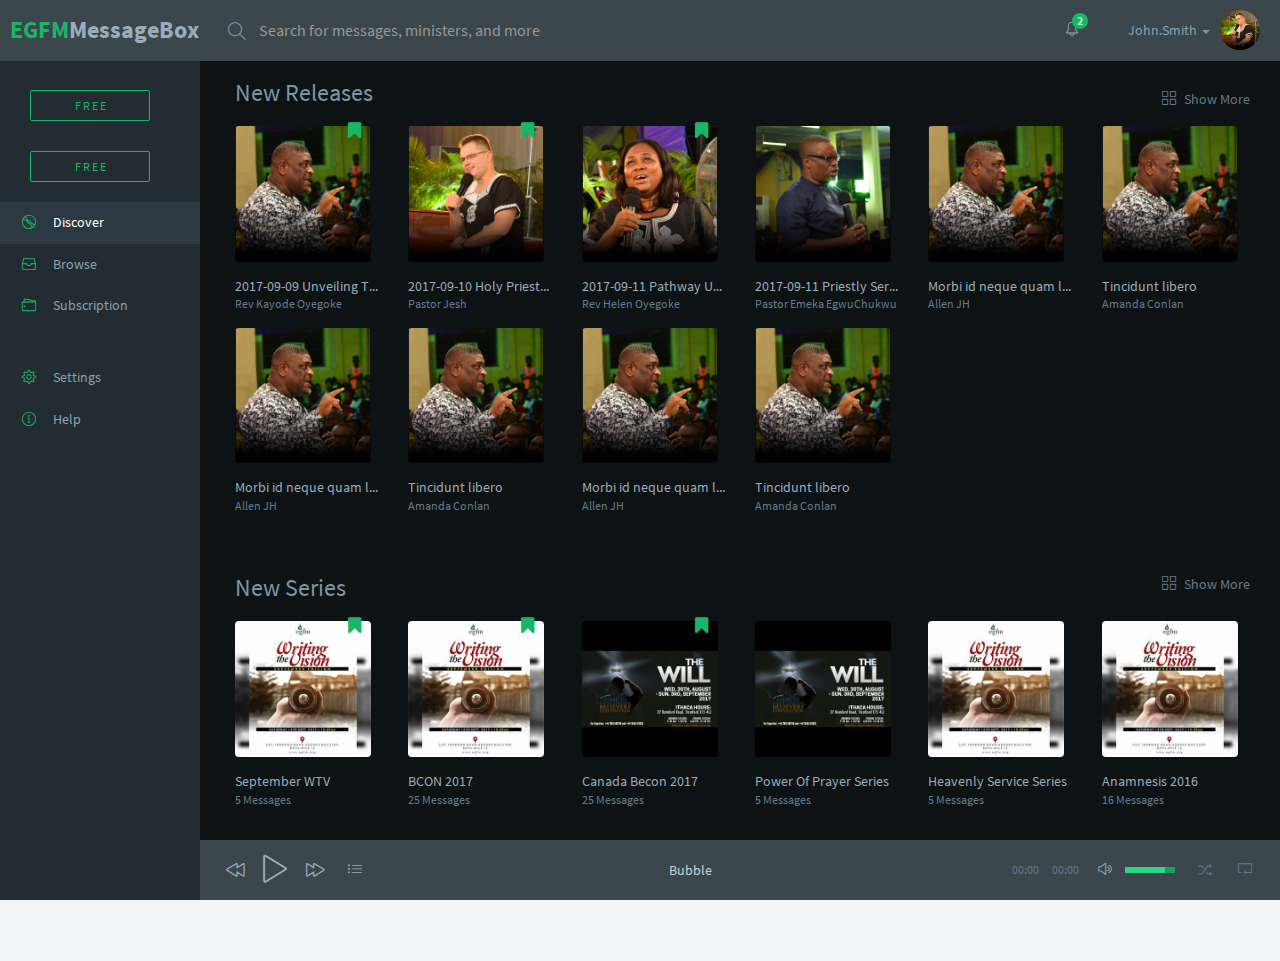
==== commit d8bc1fa1: "test" ====
--- a/dashboard.html
+++ b/dashboard.html
@@ -124,9 +124,10 @@
       <section class="hbox stretch">
         <!-- .aside -->
         <aside class="bg-black bg  aside hidden-print" id="nav">
+            <a href="subscription.html" class="btn btn-s-md btn-success m-t-lg m-l-lg btn-transparent text-success text-xs">F R E E</a>            
           <section class="vbox">
             <section class="w-f-md scrollable">
-              <div class="slim-scroll">
+              <div class="slim-scroll" data-height="auto" data-disable-fade-out="true" data-distance="0" data-size="10px" data-railOpacity="0.2">
 
 
 
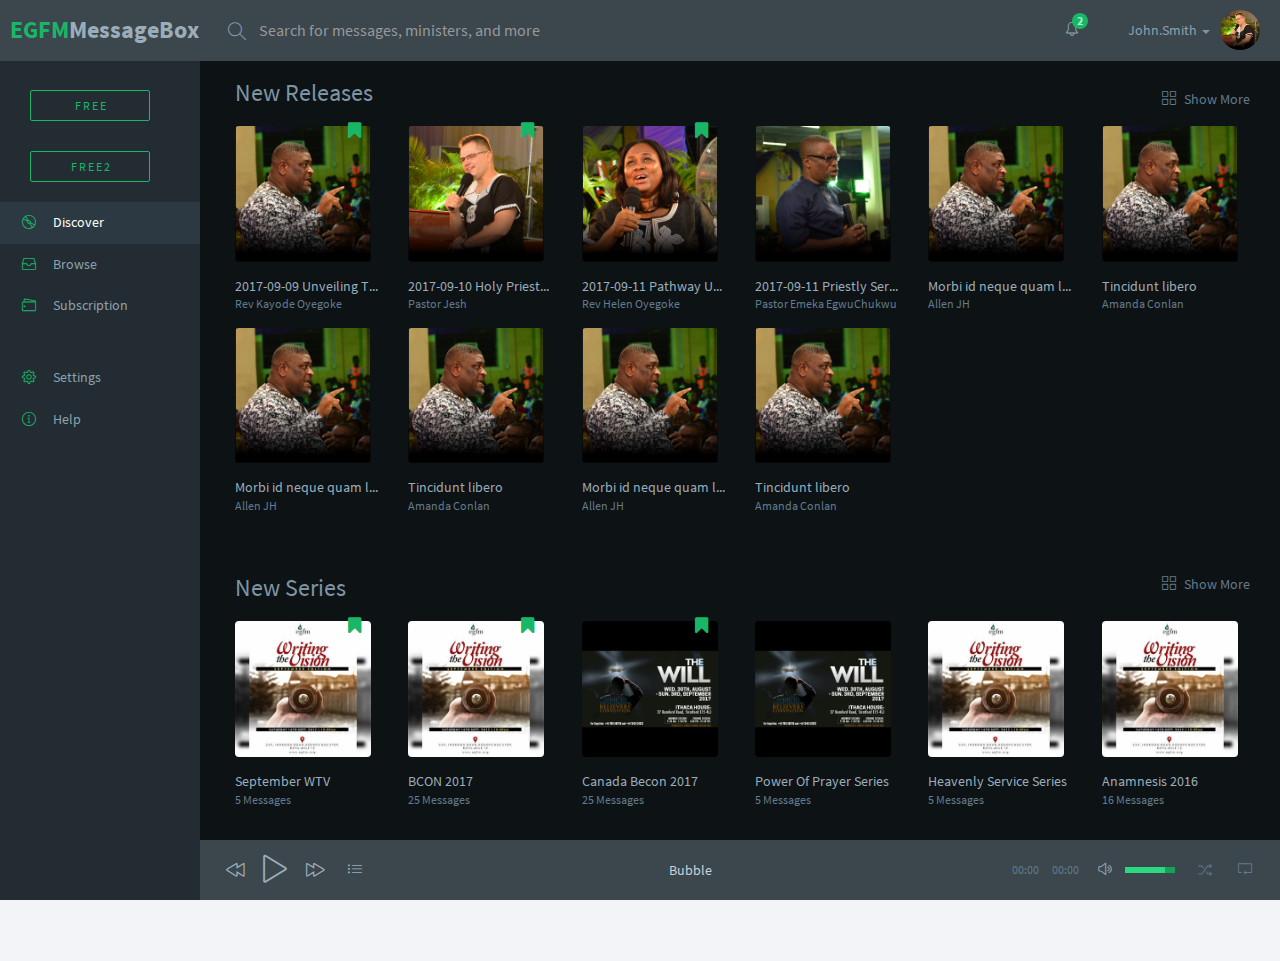
==== commit 640ac4e7: "Test 2" ====
--- a/dashboard.html
+++ b/dashboard.html
@@ -124,17 +124,17 @@
       <section class="hbox stretch">
         <!-- .aside -->
         <aside class="bg-black bg  aside hidden-print" id="nav">
-            <a href="subscription.html" class="btn btn-s-md btn-success m-t-lg m-l-lg btn-transparent text-success text-xs">F R E E</a>            
+          <a href="subscription.html" class="btn btn-s-md btn-success m-t-lg m-l-lg btn-transparent text-success text-xs">F R E E</a>
           <section class="vbox">
             <section class="w-f-md scrollable">
               <div class="slim-scroll" data-height="auto" data-disable-fade-out="true" data-distance="0" data-size="10px" data-railOpacity="0.2">
 
+                <a href="subscription.html" class="btn btn-s-md btn-success m-t-lg m-l-lg btn-transparent text-success text-xs">F R E E 2</a>
 
 
                 <!-- nav -->
                 <nav class="nav-primary hidden-xs">
                   <ul class="nav bg clearfix">
-                    <a href="subscription.html" class="btn btn-s-md btn-success m-t-lg m-l-lg btn-transparent text-success text-xs">F R E E</a>
                     <li class="m-t-md active">
                       <a href="index.html">
                         <i class="icon-disc icon text-success"></i>
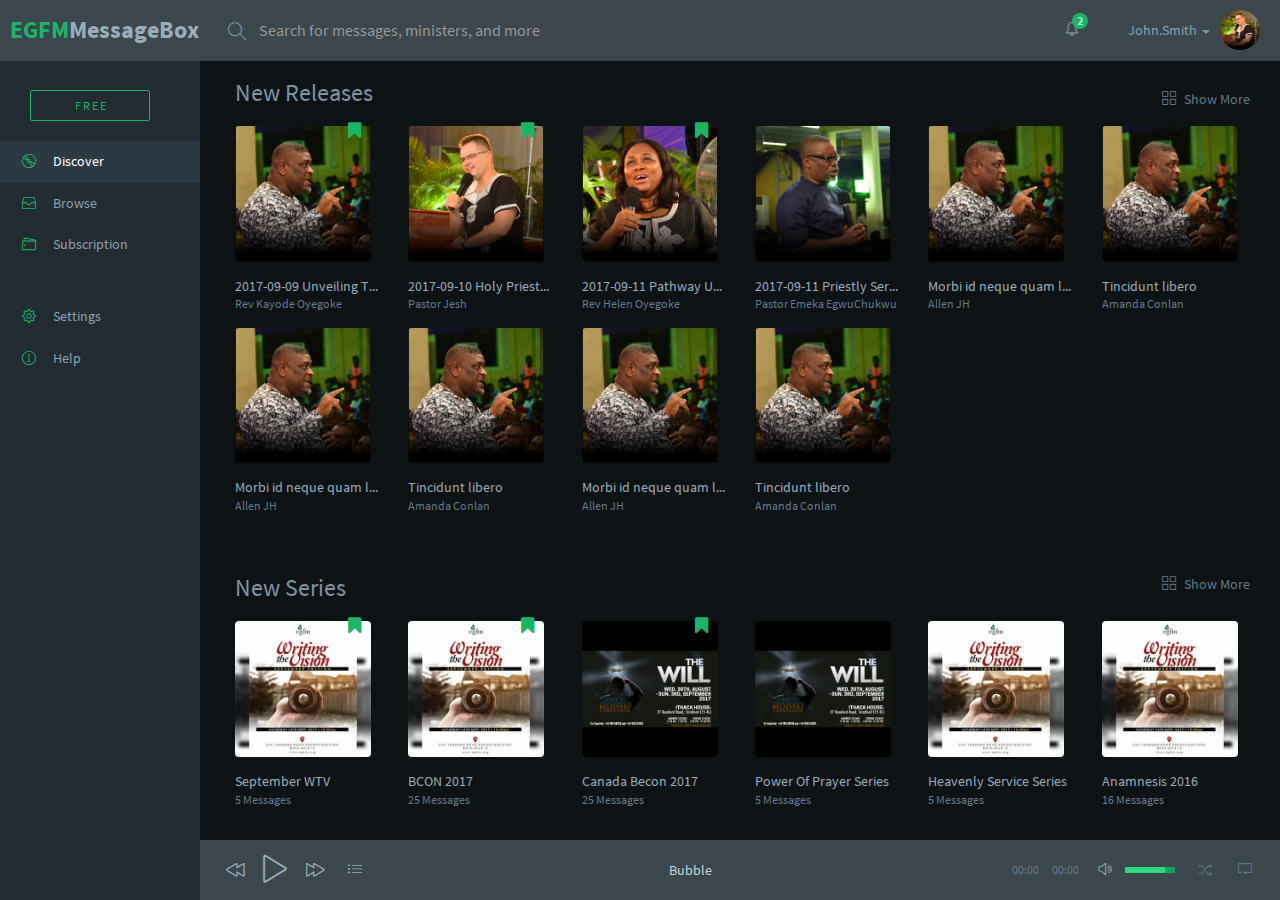
==== commit b1745dfc: "Removing of ajax loading" ====
--- a/dashboard.html
+++ b/dashboard.html
@@ -124,17 +124,13 @@
       <section class="hbox stretch">
         <!-- .aside -->
         <aside class="bg-black bg  aside hidden-print" id="nav">
-          <a href="subscription.html" class="btn btn-s-md btn-success m-t-lg m-l-lg btn-transparent text-success text-xs">F R E E</a>
           <section class="vbox">
             <section class="w-f-md scrollable">
               <div class="slim-scroll" data-height="auto" data-disable-fade-out="true" data-distance="0" data-size="10px" data-railOpacity="0.2">
-
-                <a href="subscription.html" class="btn btn-s-md btn-success m-t-lg m-l-lg btn-transparent text-success text-xs">F R E E 2</a>
-
-
                 <!-- nav -->
                 <nav class="nav-primary hidden-xs">
                   <ul class="nav bg clearfix">
+                    <a href="subscription.html" class="btn btn-s-md btn-success m-t-lg m-l-lg btn-transparent text-success text-xs">F R E E</a>
                     <li class="m-t-md active">
                       <a href="index.html">
                         <i class="icon-disc icon text-success"></i>
@@ -208,7 +204,7 @@
                                 <i class="icon-cloud-download"></i>
                               </a>
                               <a href="#">
-                                <span class="text-ellipsis text-xs">Free</span>
+                                <span class="text-ellipsis text-xs">12 MB</span>
                               </a>
                             </div>
                           </div>
@@ -242,7 +238,7 @@
                                 <i class="icon-cloud-download"></i>
                               </a>
                               <a href="#">
-                                <span class="text-ellipsis text-xs">Paid</span>
+                                <span class="text-ellipsis text-xs">12 MB</span>
                               </a>
                             </div>
                           </div>
@@ -274,10 +270,10 @@
                             </div>
                             <div class="bottom padder m-b-sm">
                               <a href="#" class="pull-right">
-                                <i class="icon-cloud-download"></i>
-                              </a>
-                              <a href="#">
-                                <span class="text-ellipsis text-xs">Free</span>
+                                <span class="text-ellipsis text-xs">Paid</span>
+                              </a>
+                              <a href="#">
+                                <span class="text-ellipsis text-xs">25 MB</span>
                               </a>
                             </div>
                           </div>
@@ -311,7 +307,7 @@
                                 <i class="icon-cloud-download"></i>
                               </a>
                               <a href="#">
-                                <span class="text-ellipsis text-xs">Paid</span>
+                                <span class="text-ellipsis text-xs">12 MB</span>
                               </a>
                             </div>
                           </div>
@@ -341,7 +337,7 @@
                                 <i class="icon-cloud-download"></i>
                               </a>
                               <a href="#">
-                                <span class="text-ellipsis text-xs">Free</span>
+                                <span class="text-ellipsis text-xs">25 MB</span>
                               </a>
                             </div>
                           </div>
@@ -370,7 +366,7 @@
                                 <i class="icon-cloud-download"></i>
                               </a>
                               <a href="#">
-                                <span class="text-ellipsis text-xs">Paid</span>
+                                <span class="text-ellipsis text-xs">12 MB</span>
                               </a>
                             </div>
                           </div>
@@ -397,10 +393,10 @@
                             </div>
                             <div class="bottom padder m-b-sm">
                               <a href="#" class="pull-right">
-                                <i class="icon-cloud-download"></i>
-                              </a>
-                              <a href="#">
-                                <span class="text-ellipsis text-xs">Free</span>
+                                <span class="text-ellipsis text-xs">Paid</span>
+                              </a>
+                              <a href="#">
+                                <span class="text-ellipsis text-xs">25 MB</span>
                               </a>
                             </div>
                           </div>
@@ -429,7 +425,7 @@
                                 <i class="icon-cloud-download"></i>
                               </a>
                               <a href="#">
-                                <span class="text-ellipsis text-xs">Paid</span>
+                                <span class="text-ellipsis text-xs">12 MB</span>
                               </a>
                             </div>
                           </div>
@@ -456,10 +452,10 @@
                             </div>
                             <div class="bottom padder m-b-sm">
                               <a href="#" class="pull-right">
-                                <i class="icon-cloud-download"></i>
-                              </a>
-                              <a href="#">
-                                <span class="text-ellipsis text-xs">Free</span>
+                                <span class="text-ellipsis text-xs">Paid</span>
+                              </a>
+                              <a href="#">
+                                <span class="text-ellipsis text-xs">25 MB</span>
                               </a>
                             </div>
                           </div>
@@ -488,7 +484,7 @@
                                 <i class="icon-cloud-download"></i>
                               </a>
                               <a href="#">
-                                <span class="text-ellipsis text-xs">Free</span>
+                                <span class="text-ellipsis text-xs">25 MB</span>
                               </a>
                             </div>
                           </div>
